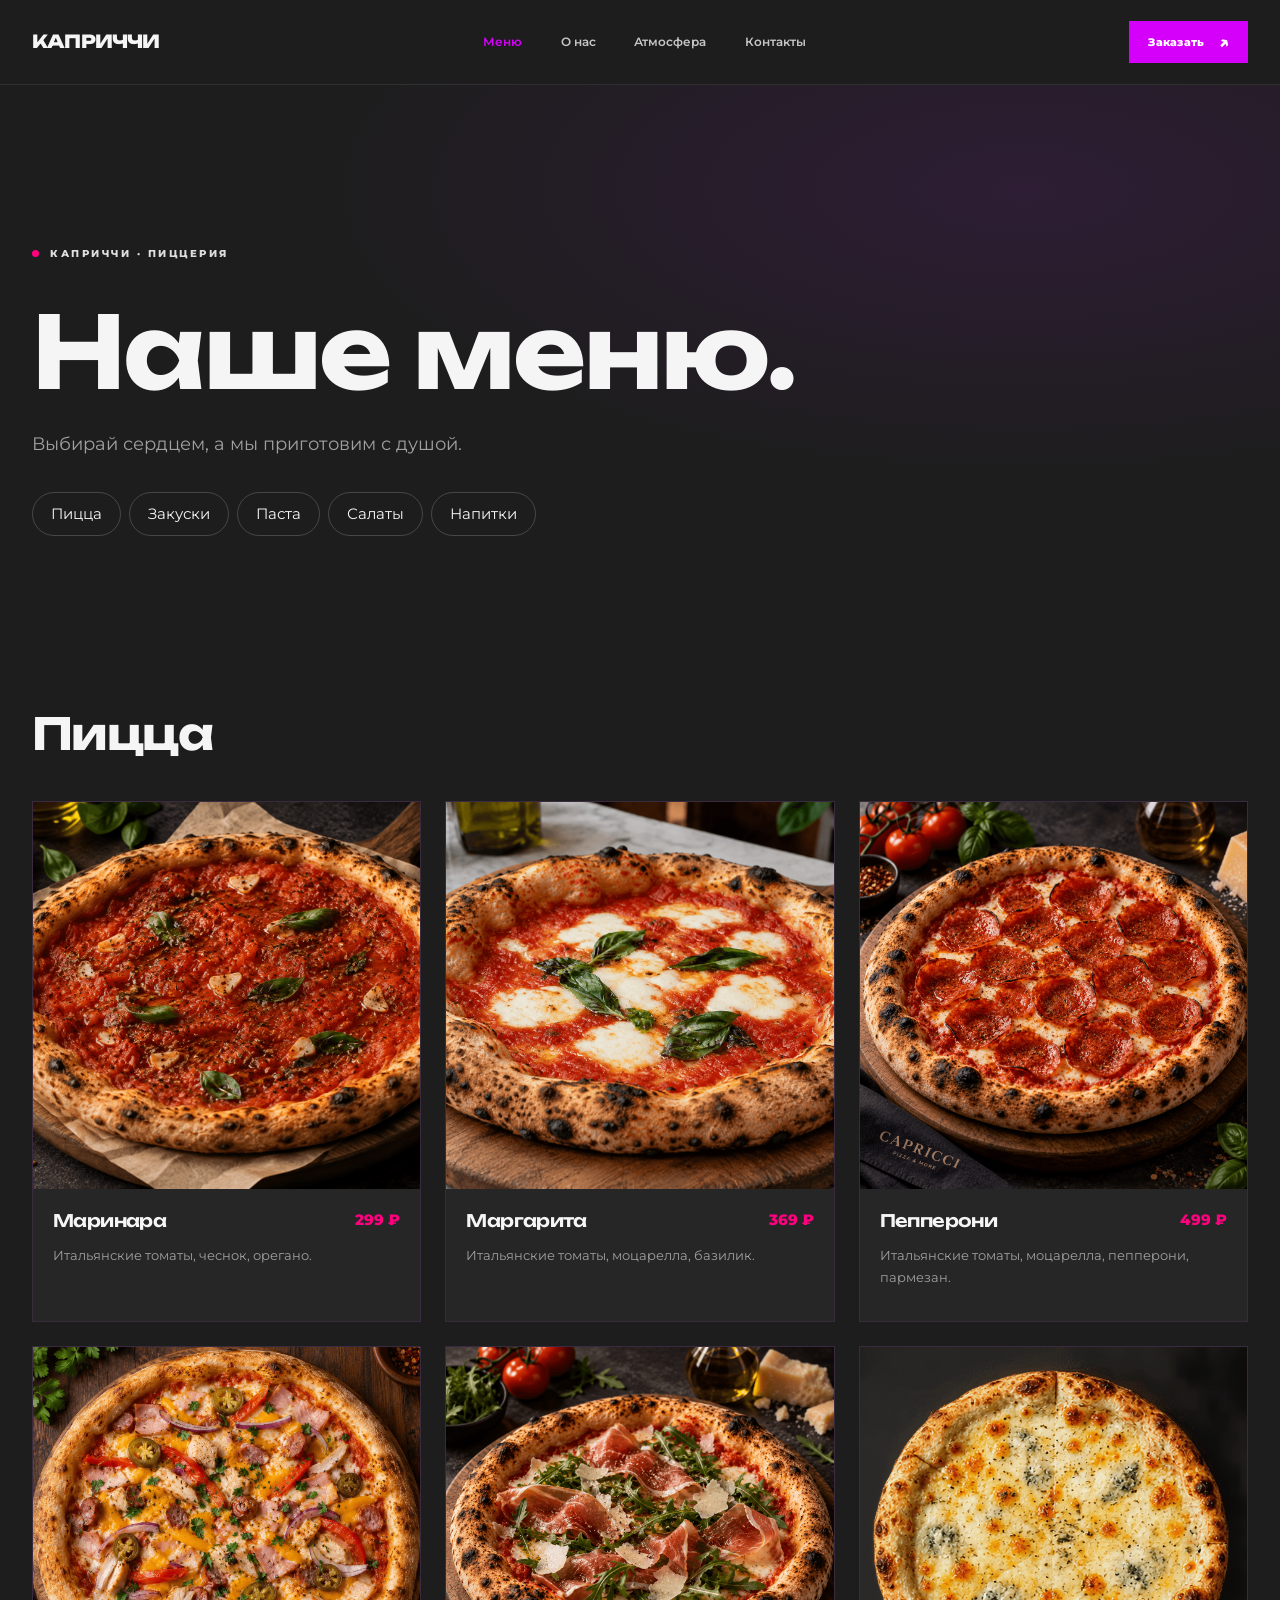
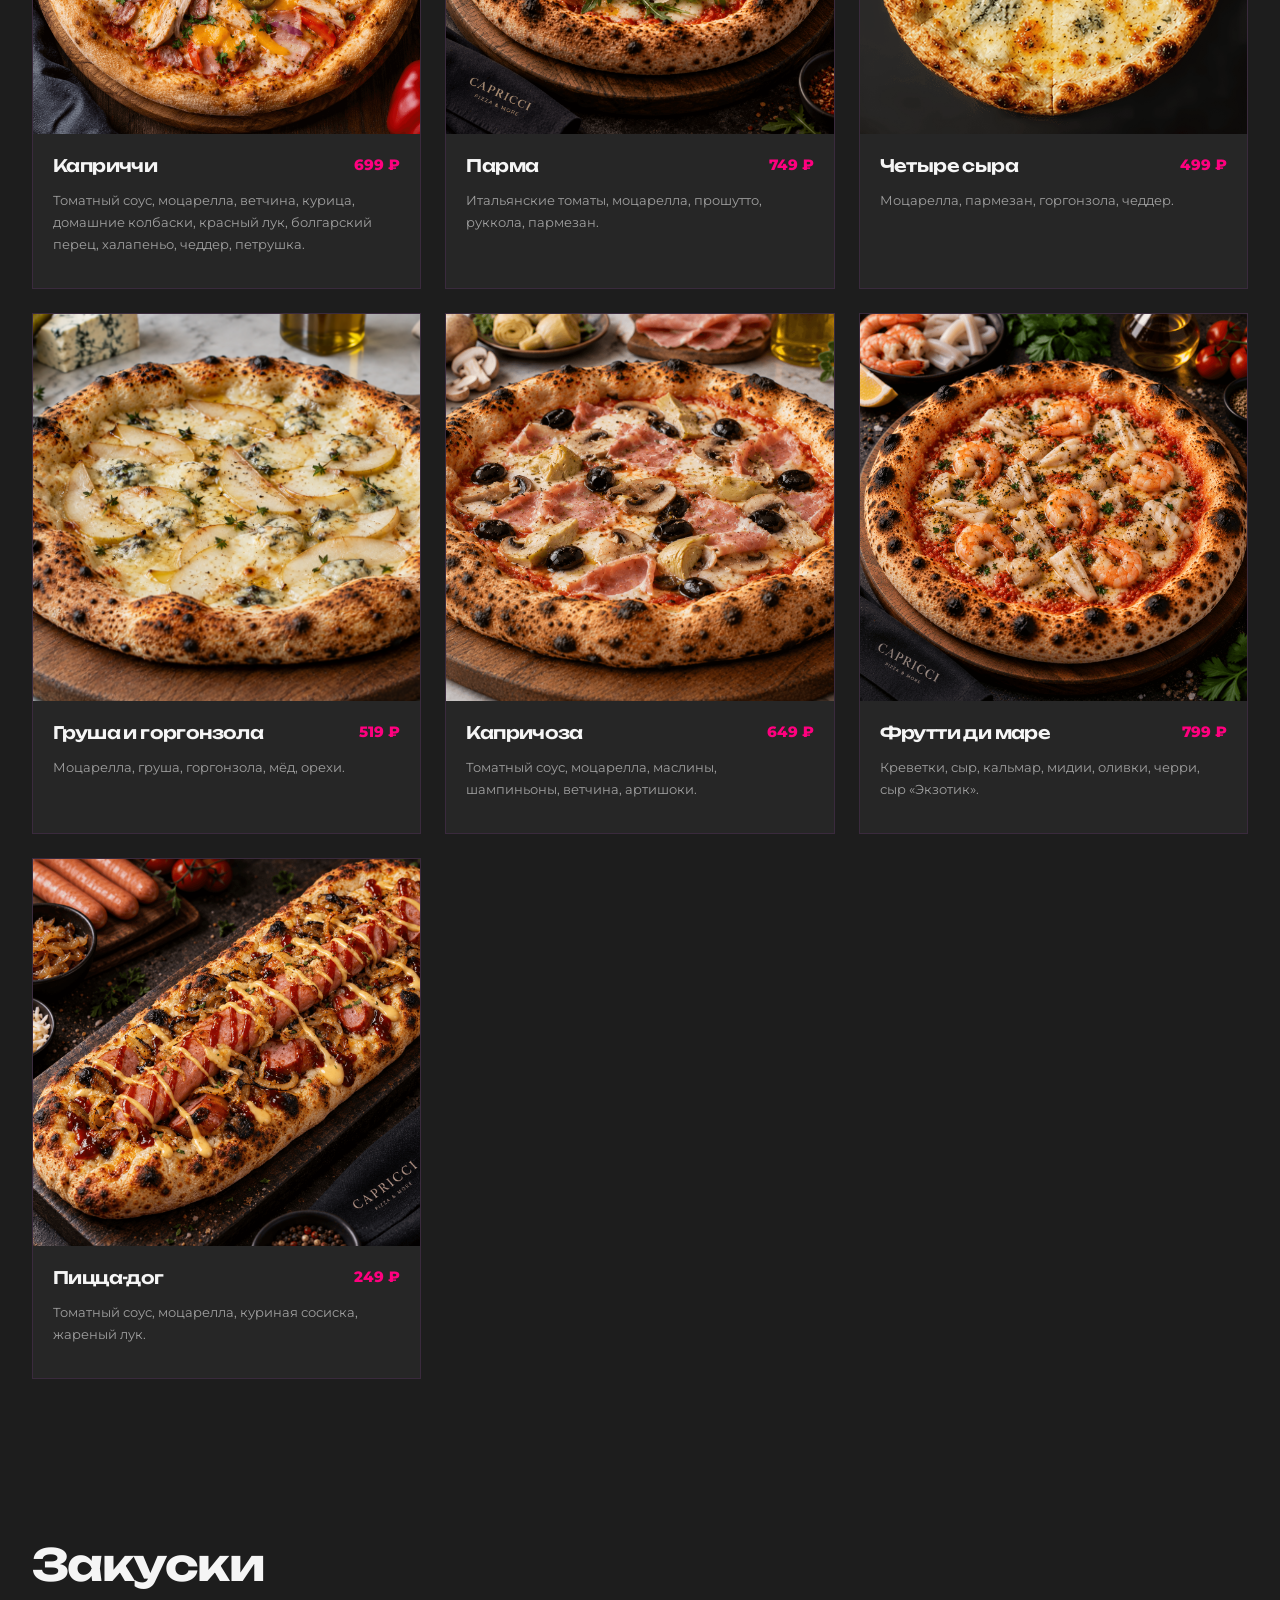
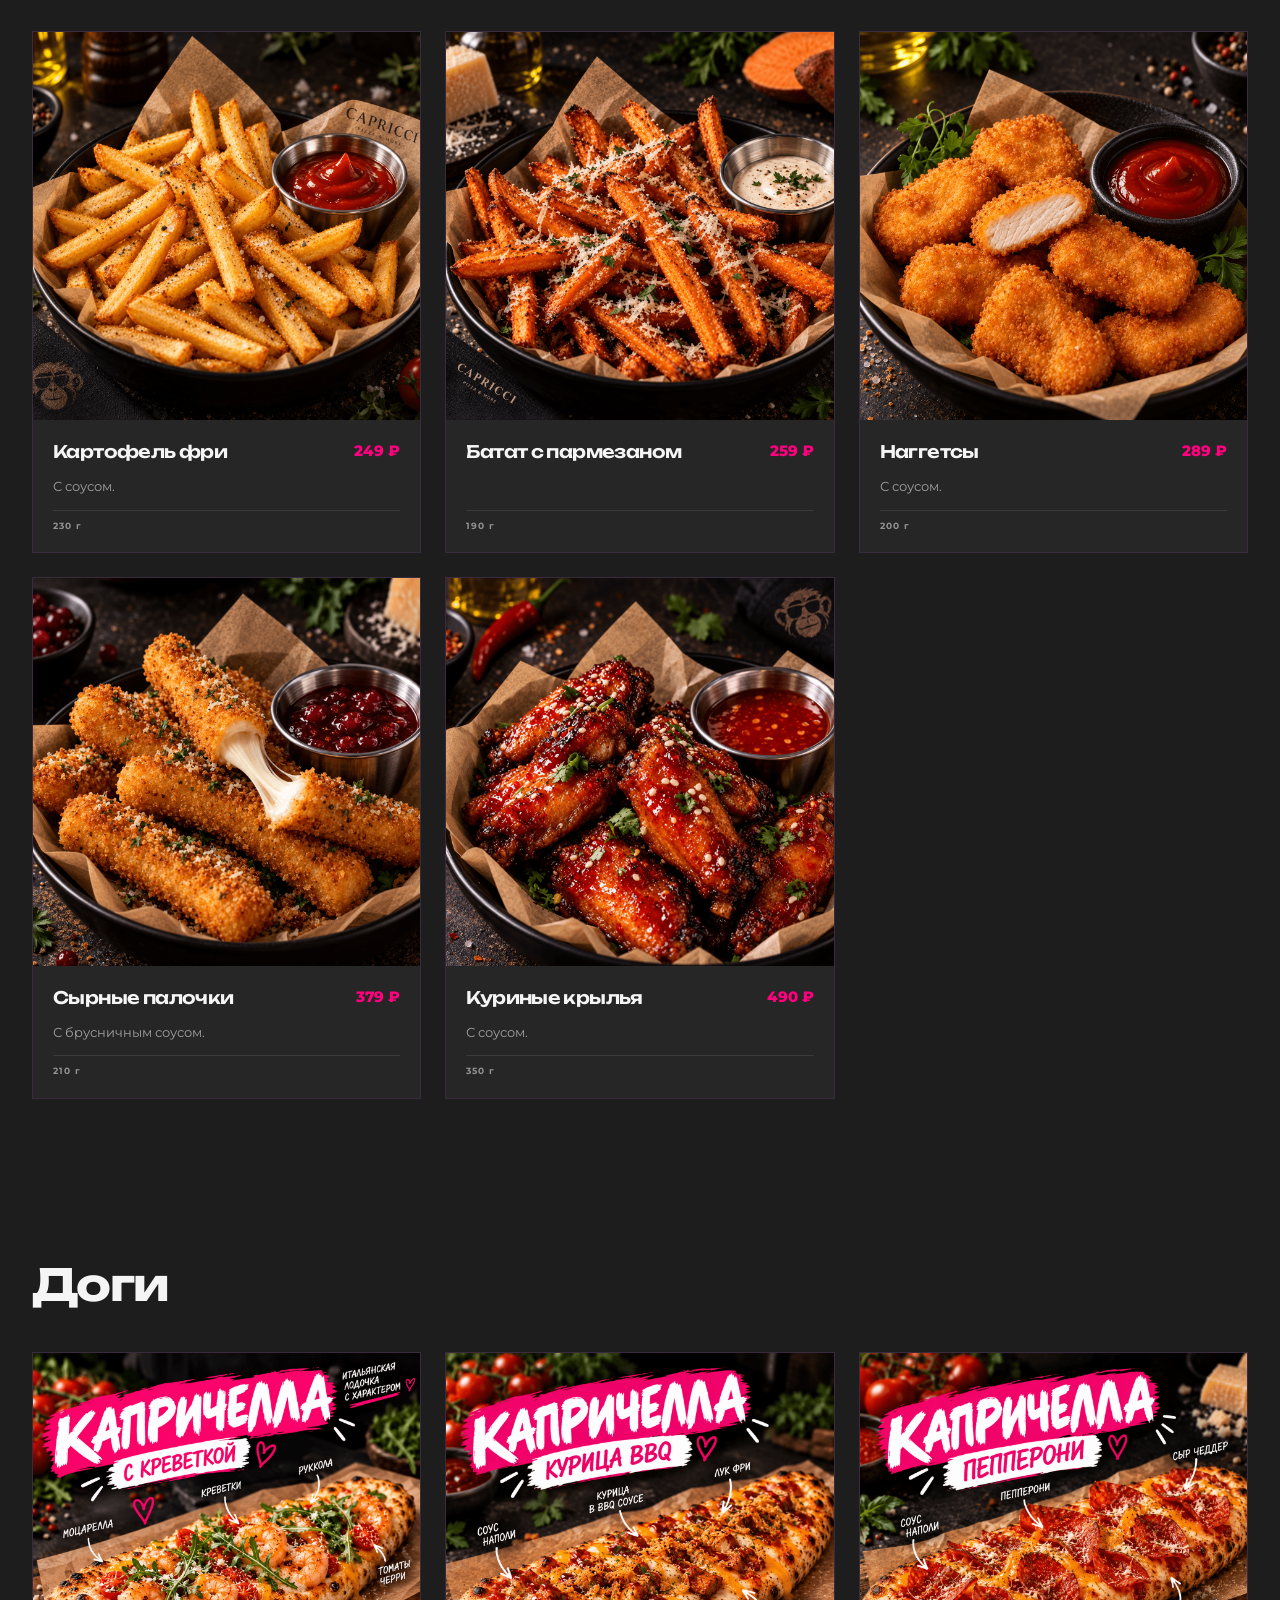
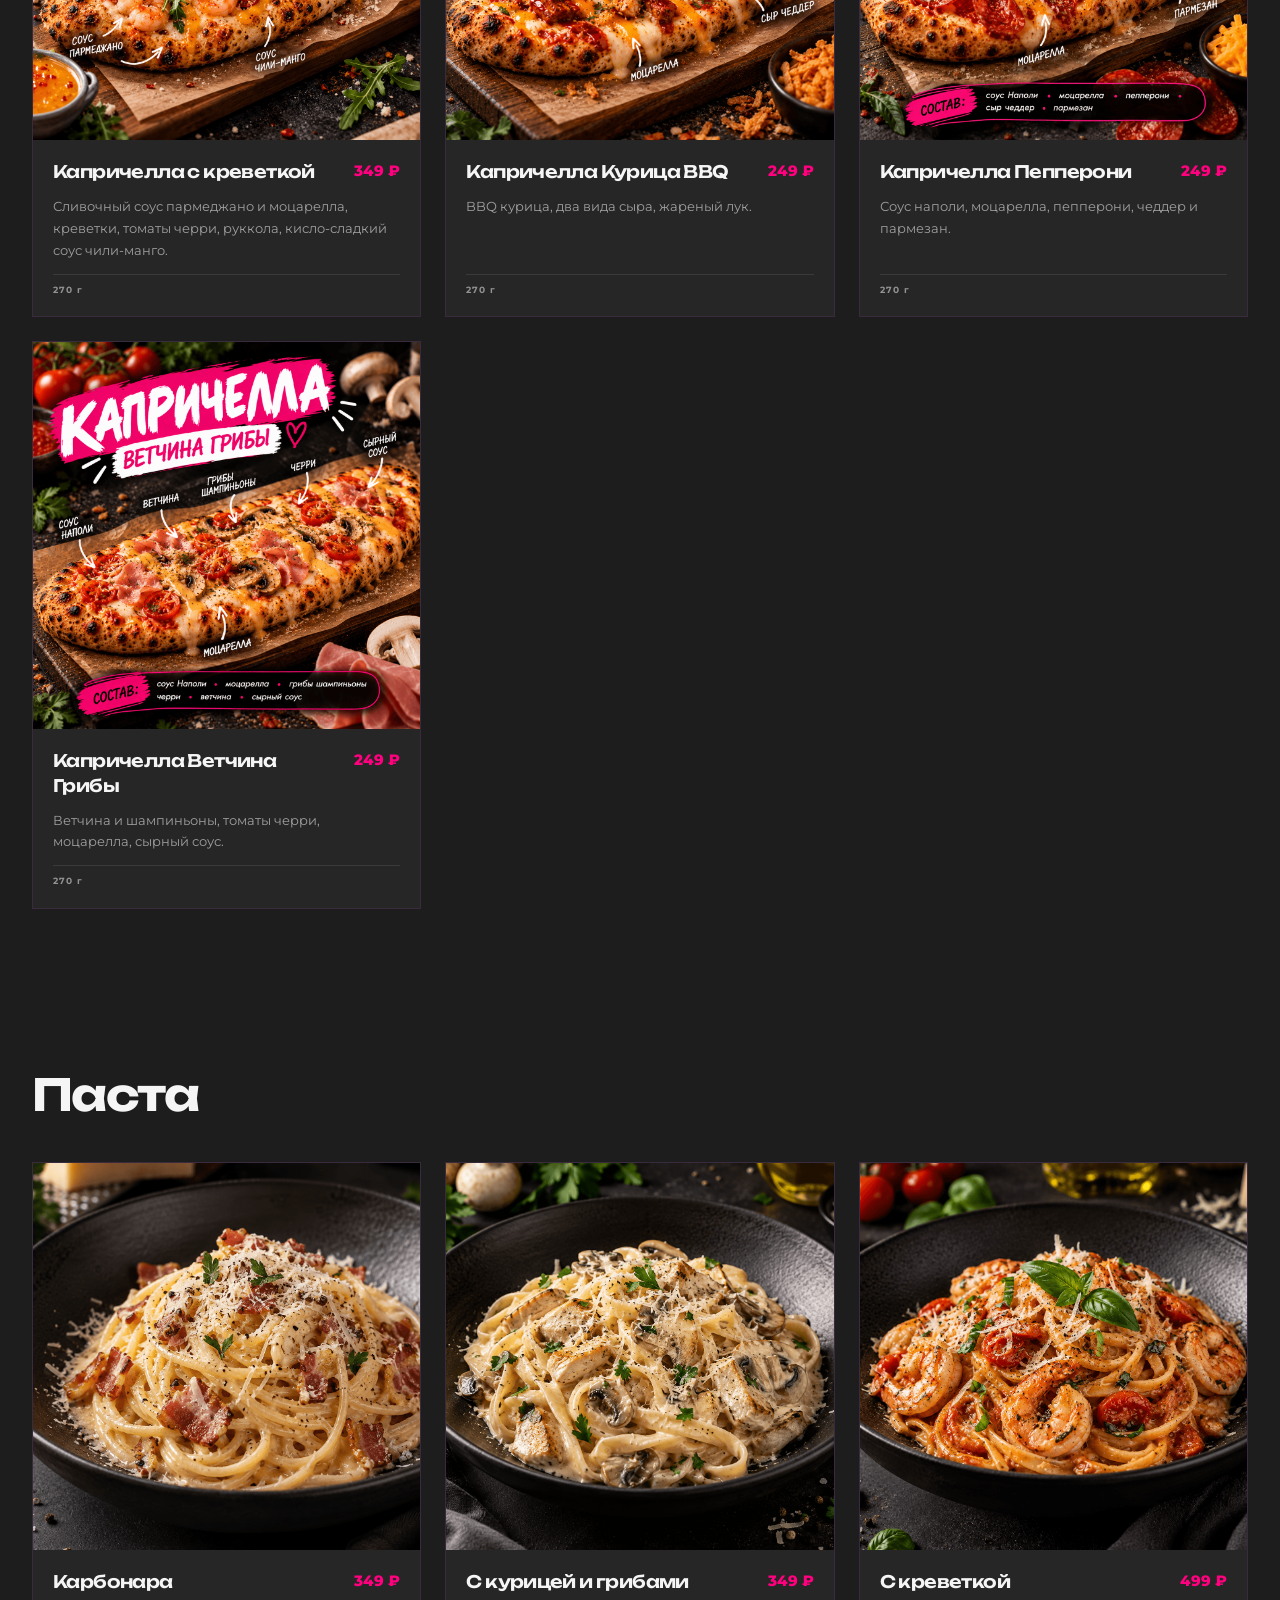
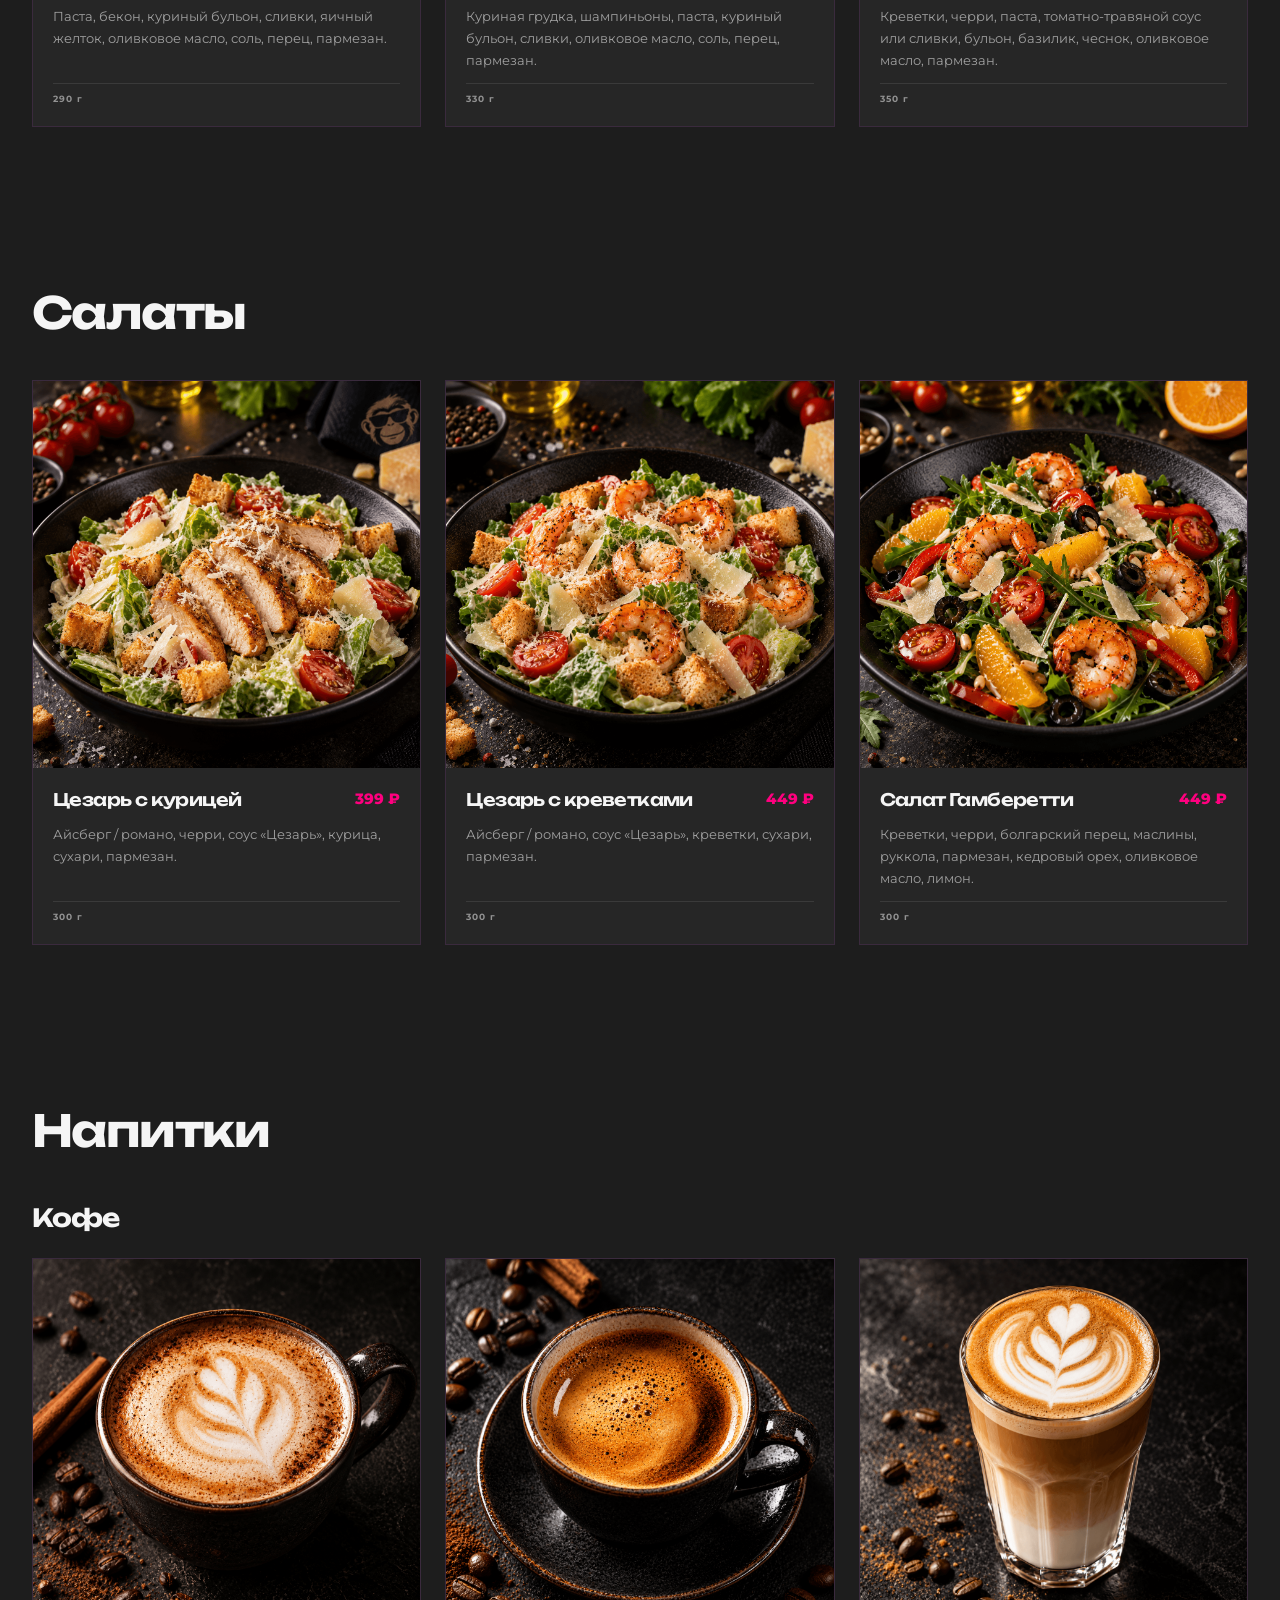
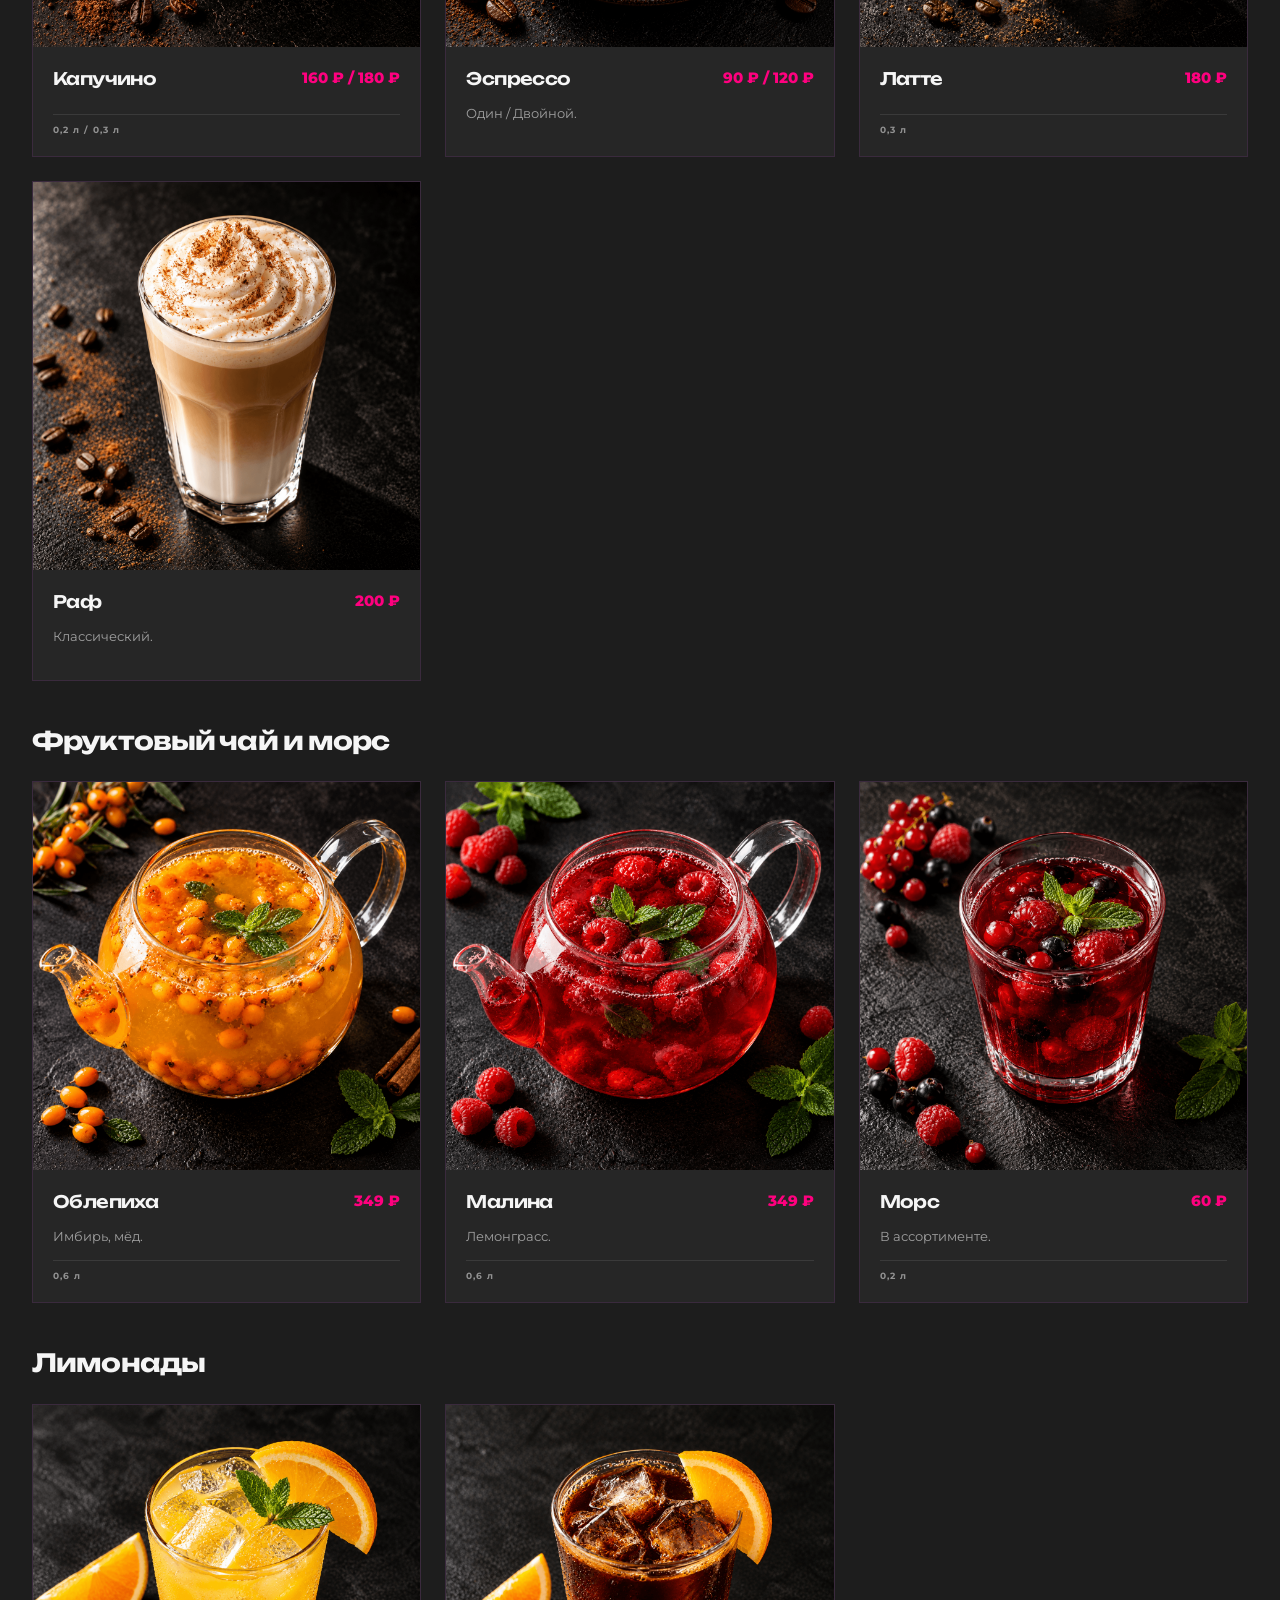
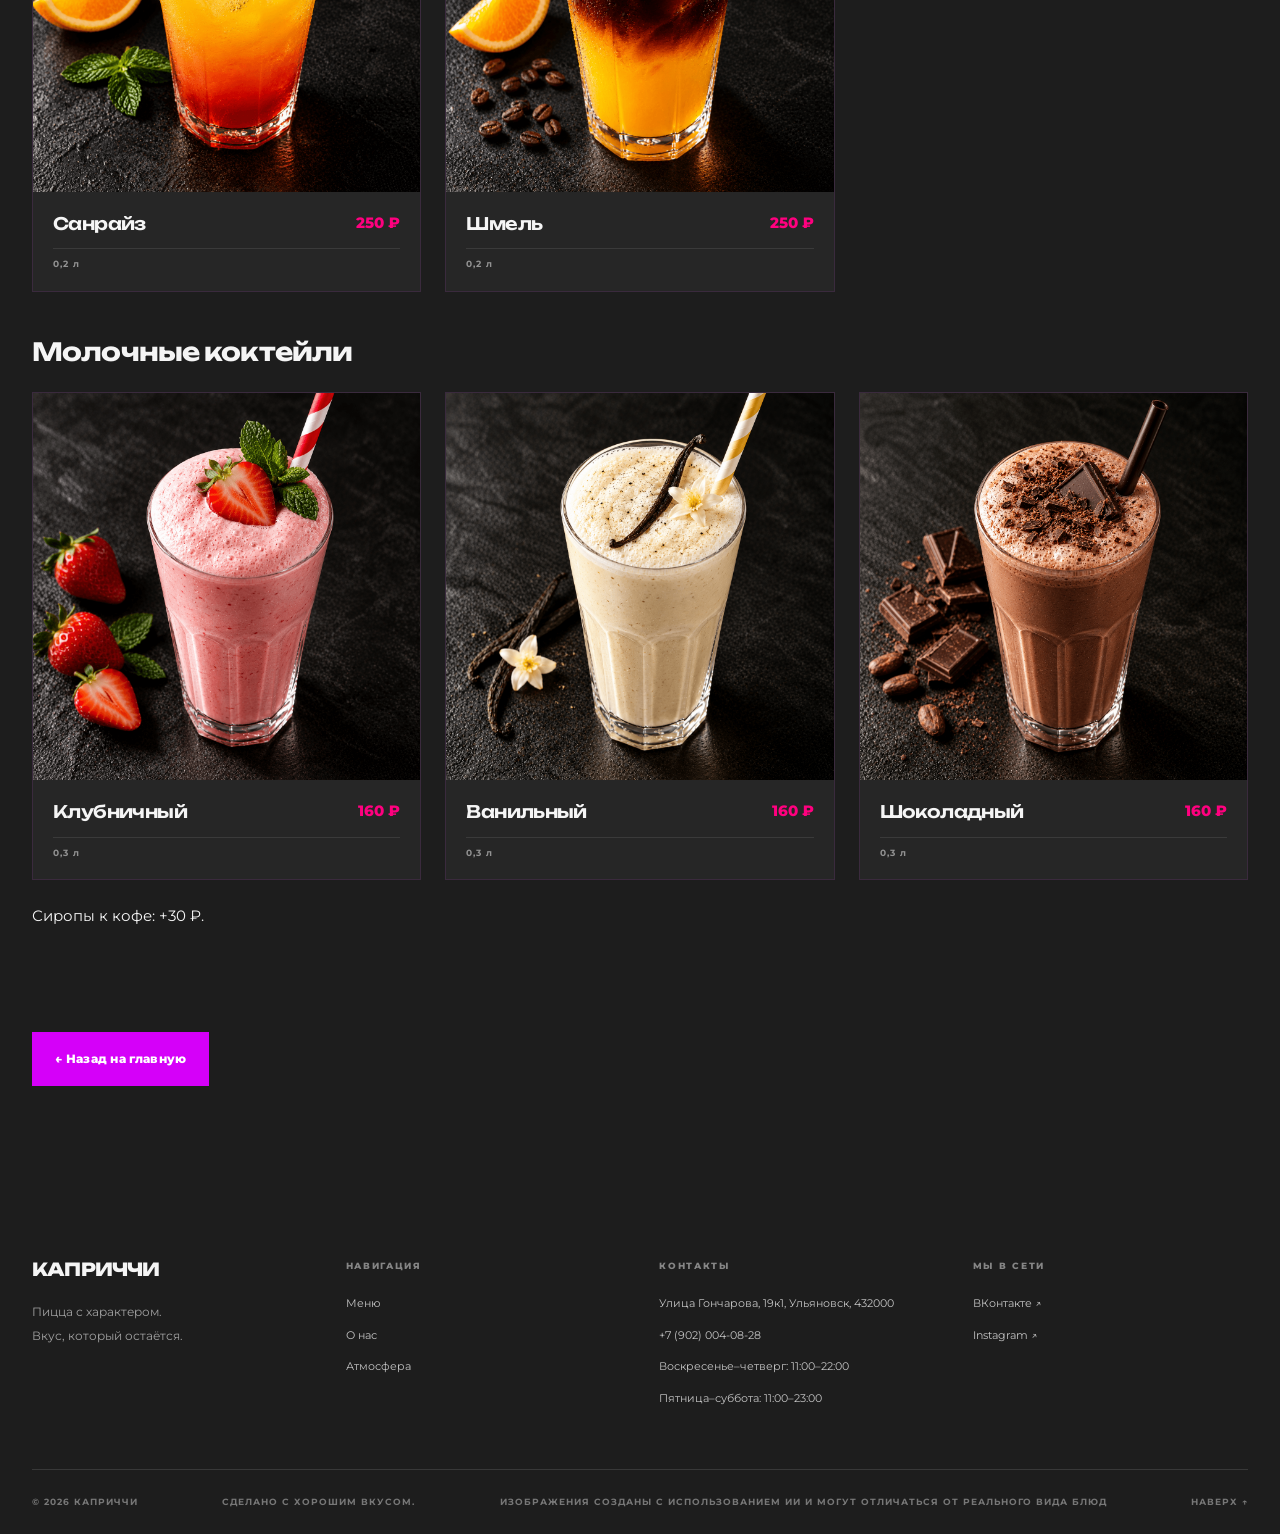
==== menu.html @ cecbbd19 "Add files via upload" ====
<!DOCTYPE html>
<html lang="ru">
<head>
  <meta charset="UTF-8">
  <meta name="viewport" content="width=device-width, initial-scale=1.0">
  <meta name="theme-color" content="#1E1E1E">
  <title>Меню — КАПРИЧЧИ</title>
  <meta name="description" content="Полное меню пиццерии Каприччи: пицца, закуски, паста, салаты и напитки.">

  <link rel="preconnect" href="https://fonts.googleapis.com">
  <link rel="preconnect" href="https://fonts.gstatic.com" crossorigin>
  <link href="https://fonts.googleapis.com/css2?family=Montserrat:wght@400;500;600;700;800;900&family=Unbounded:wght@500;600;700;800&display=swap" rel="stylesheet">
  <link rel="stylesheet" href="style.css">
  <script src="script.js" defer></script>
</head>

<body id="top">

  <header class="header">
    <div class="container header-inner">
      <a class="logo" href="index.html" aria-label="Каприччи — на главную">
        КАПРИЧЧИ
      </a>

      <button class="menu-toggle" type="button"
        aria-label="Открыть меню"
        aria-expanded="false"
        aria-controls="navigation">
        <span></span>
        <span></span>
      </button>

      <nav class="navigation" id="navigation" aria-label="Основная навигация">
        <a class="active" href="menu.html" aria-current="page">Меню</a>
        <a href="index.html#about">О нас</a>
        <a href="index.html#atmosphere">Атмосфера</a>
        <a href="index.html#contacts">Контакты</a>
      </nav>

      <a class="button button-small header-order open-modal-btn"
        href="#applicationModal">
        Заказать <span aria-hidden="true">↗</span>
      </a>
    </div>
  </header>

  <main>

    <!-- Первый экран -->
    <section class="menu-page-hero">
      <div class="container menu-page-hero__inner">
        <div class="eyebrow">
          <span class="status-dot"></span>
          КАПРИЧЧИ · ПИЦЦЕРИЯ
        </div>

        <h1>Наше меню.</h1>
        <p>Выбирай сердцем, а мы приготовим с душой.</p>

        <nav class="menu-fix-nav" aria-label="Категории меню">
          <a href="#pizza">Пицца</a>
          <a href="#snacks">Закуски</a>
          <a href="#pasta">Паста</a>
          <a href="#salads">Салаты</a>
          <a href="#drinks">Напитки</a>
        </nav>
      </div>
    </section>

    <!-- Основное меню -->
    <section class="section menu-fix-section">
      <div class="container">

        <!-- ПИЦЦА -->
        <section class="menu-fix-category" id="pizza">
          <h2 class="menu-fix-heading">Пицца</h2>

          <div class="pizza-grid menu-fix-grid">

            <article class="pizza-card">
              <div class="pizza-photo">
                <img src="images/marinara.png" alt="Пицца Маринара" loading="lazy">
              </div>
              <div class="pizza-info">
                <div class="pizza-title-row"><h3>Маринара</h3><span class="pizza-price">299 ₽</span></div>
                <p>Итальянские томаты, чеснок, орегано.</p>
              </div>
            </article>

            <article class="pizza-card">
              <div class="pizza-photo">
                <img src="images/margarita.png" alt="Пицца Маргарита" loading="lazy">
              </div>
              <div class="pizza-info">
                <div class="pizza-title-row"><h3>Маргарита</h3><span class="pizza-price">369 ₽</span></div>
                <p>Итальянские томаты, моцарелла, базилик.</p>
              </div>
            </article>

            <article class="pizza-card">
              <div class="pizza-photo">
                <img src="images/pepperoni.png" alt="Пицца Пепперони" loading="lazy">
              </div>
              <div class="pizza-info">
                <div class="pizza-title-row"><h3>Пепперони</h3><span class="pizza-price">499 ₽</span></div>
                <p>Итальянские томаты, моцарелла, пепперони, пармезан.</p>
              </div>
            </article>

            <article class="pizza-card">
              <div class="pizza-photo">
                <img src="images\capricci2.png" alt="Пицца Каприччи" loading="lazy">
              </div>
              <div class="pizza-info">
                <div class="pizza-title-row"><h3>Каприччи</h3><span class="pizza-price">699 ₽</span></div>
                <p>Томатный соус, моцарелла, ветчина, курица, домашние колбаски, красный лук, болгарский перец, халапеньо, чеддер, петрушка.</p>
              </div>
            </article>

            <article class="pizza-card">
              <div class="pizza-photo">
                <img src="images\parma.png" alt="Пицца Парма" loading="lazy">
              </div>
              <div class="pizza-info">
                <div class="pizza-title-row"><h3>Парма</h3><span class="pizza-price">749 ₽</span></div>
                <p>Итальянские томаты, моцарелла, прошутто, руккола, пармезан.</p>
              </div>
            </article>

            <article class="pizza-card">
              <div class="pizza-photo">
                <img src="images/fourcheese2.png" alt="Пицца Четыре сыра" loading="lazy">
              </div>
              <div class="pizza-info">
                <div class="pizza-title-row"><h3>Четыре сыра</h3><span class="pizza-price">499 ₽</span></div>
                <p>Моцарелла, пармезан, горгонзола, чеддер.</p>
              </div>
            </article>

            <article class="pizza-card">
              <div class="pizza-photo">
                <img src="images/grusha.png" alt="Пицца Груша и горгонзола" loading="lazy">
              </div>
              <div class="pizza-info">
                <div class="pizza-title-row"><h3>Груша и горгонзола</h3><span class="pizza-price">519 ₽</span></div>
                <p>Моцарелла, груша, горгонзола, мёд, орехи.</p>
              </div>
            </article>

            <article class="pizza-card">
              <div class="pizza-photo">
                <img src="images/caprichoza.png" alt="Пицца Капричоза" loading="lazy">
              </div>
              <div class="pizza-info">
                <div class="pizza-title-row"><h3>Капричоза</h3><span class="pizza-price">649 ₽</span></div>
                <p>Томатный соус, моцарелла, маслины, шампиньоны, ветчина, артишоки.</p>
              </div>
            </article>

            <article class="pizza-card">
              <div class="pizza-photo">
                <img src="images/frutti.png" alt="Пицца Фрутти ди маре" loading="lazy">
              </div>
              <div class="pizza-info">
                <div class="pizza-title-row"><h3>Фрутти ди маре</h3><span class="pizza-price">799 ₽</span></div>
                <p>Креветки, сыр, кальмар, мидии, оливки, черри, сыр «Экзотик».</p>
              </div>
            </article>

            <article class="pizza-card">
              <div class="pizza-photo">
                <img src="images/hotdog.png" alt="Пицца-дог" loading="lazy">
              </div>
              <div class="pizza-info">
                <div class="pizza-title-row"><h3>Пицца-дог</h3><span class="pizza-price">249 ₽</span></div>
                <p>Томатный соус, моцарелла, куриная сосиска, жареный лук.</p>
              </div>
            </article>

          </div>
        </section>

        <!-- ЗАКУСКИ -->
        <section class="menu-fix-category" id="snacks">
          <h2 class="menu-fix-heading">Закуски</h2>

          <div class="pizza-grid menu-fix-grid">

            <article class="pizza-card">
              <div class="pizza-photo"><img src="images/free.png" alt="Картофель фри" loading="lazy"></div>
              <div class="pizza-info">
                <div class="pizza-title-row"><h3>Картофель фри</h3><span class="pizza-price">249 ₽</span></div>
                <p>С соусом.</p><div class="pizza-meta"><span>230 г</span></div>
              </div>
            </article>

            <article class="pizza-card">
              <div class="pizza-photo"><img src="images/batat.png" alt="Батат с пармезаном" loading="lazy"></div>
              <div class="pizza-info">
                <div class="pizza-title-row"><h3>Батат с пармезаном</h3><span class="pizza-price">259 ₽</span></div>
                <div class="pizza-meta"><span>190 г</span></div>
              </div>
            </article>

            <article class="pizza-card">
              <div class="pizza-photo"><img src="images/nuggets.png" alt="Наггетсы" loading="lazy"></div>
              <div class="pizza-info">
                <div class="pizza-title-row"><h3>Наггетсы</h3><span class="pizza-price">289 ₽</span></div>
                <p>С соусом.</p><div class="pizza-meta"><span>200 г</span></div>
              </div>
            </article>

            <article class="pizza-card">
              <div class="pizza-photo"><img src="images/cheesestick.png" alt="Сырные палочки" loading="lazy"></div>
              <div class="pizza-info">
                <div class="pizza-title-row"><h3>Сырные палочки</h3><span class="pizza-price">379 ₽</span></div>
                <p>С брусничным соусом.</p><div class="pizza-meta"><span>210 г</span></div>
              </div>
            </article>

            <article class="pizza-card">
              <div class="pizza-photo"><img src="images/crilya.png" alt="Куриные крылья" loading="lazy"></div>
              <div class="pizza-info">
                <div class="pizza-title-row"><h3>Куриные крылья</h3><span class="pizza-price">490 ₽</span></div>
                <p>С соусом.</p><div class="pizza-meta"><span>350 г</span></div>
              </div>
            </article>

          </div>
        </section>

        <!-- ДОГИ -->
        <section class="menu-fix-category" id="snacks">
          <h2 class="menu-fix-heading">Доги</h2>

          <div class="pizza-grid menu-fix-grid">

            <article class="pizza-card">
              <div class="pizza-photo"><img src="images/capricrevet.png" loading="lazy"></div>
              <div class="pizza-info">
                <div class="pizza-title-row"><h3>Капричелла с креветкой</h3><span class="pizza-price">349 ₽</span></div>
                <p>Сливочный соус пармеджано и моцарелла, креветки, томаты черри, руккола, кисло-сладкий соус чили-манго.</p><div class="pizza-meta"><span>270 г</span></div>
              </div>
            </article>

            <article class="pizza-card">
              <div class="pizza-photo"><img src="images/caprichicken.png" loading="lazy"></div>
              <div class="pizza-info">
                <div class="pizza-title-row"><h3>Капричелла Курица BBQ</h3><span class="pizza-price">249 ₽</span></div>
                <p>BBQ курица, два вида сыра, жареный лук.</p><div class="pizza-meta"><span>270 г</span></div>
              </div>
            </article>

            <article class="pizza-card">
              <div class="pizza-photo"><img src="images/capripepperoni.png" loading="lazy"></div>
              <div class="pizza-info">
                <div class="pizza-title-row"><h3>Капричелла Пепперони</h3><span class="pizza-price">249 ₽</span></div>
                <p>Соус наполи, моцарелла, пепперони, чеддер и пармезан.</p><div class="pizza-meta"><span>270 г</span></div>
              </div>
            </article>

            <article class="pizza-card">
              <div class="pizza-photo"><img src="images/caprivetchina.png" loading="lazy"></div>
              <div class="pizza-info">
                <div class="pizza-title-row"><h3>Капричелла Ветчина Грибы</h3><span class="pizza-price">249 ₽</span></div>
                <p>Ветчина и шампиньоны, томаты черри, моцарелла, сырный соус.</p><div class="pizza-meta"><span>270 г</span></div>
              </div>
            </article>

          </div>
        </section>

        <!-- ПАСТА -->
        <section class="menu-fix-category" id="pasta">
          <h2 class="menu-fix-heading">Паста</h2>

          <div class="pizza-grid menu-fix-grid">

            <article class="pizza-card">
              <div class="pizza-photo"><img src="images\pastcarb.png" alt="Карбонара" loading="lazy"></div>
              <div class="pizza-info">
                <div class="pizza-title-row"><h3>Карбонара</h3><span class="pizza-price">349 ₽</span></div>
                <p>Паста, бекон, куриный бульон, сливки, яичный желток, оливковое масло, соль, перец, пармезан.</p>
                <div class="pizza-meta"><span>290 г</span></div>
              </div>
            </article>

            <article class="pizza-card">
              <div class="pizza-photo"><img src="images\pastchicken.png" alt="Паста с курицей и грибами" loading="lazy"></div>
              <div class="pizza-info">
                <div class="pizza-title-row"><h3>С курицей и грибами</h3><span class="pizza-price">349 ₽</span></div>
                <p>Куриная грудка, шампиньоны, паста, куриный бульон, сливки, оливковое масло, соль, перец, пармезан.</p>
                <div class="pizza-meta"><span>330 г</span></div>
              </div>
            </article>

            <article class="pizza-card">
              <div class="pizza-photo"><img src="images/pastcrevet.png" alt="Паста с креветкой" loading="lazy"></div>
              <div class="pizza-info">
                <div class="pizza-title-row"><h3>С креветкой</h3><span class="pizza-price">499 ₽</span></div>
                <p>Креветки, черри, паста, томатно-травяной соус или сливки, бульон, базилик, чеснок, оливковое масло, пармезан.</p>
                <div class="pizza-meta"><span>350 г</span></div>
              </div>
            </article>

          </div>
        </section>

        <!-- САЛАТЫ -->
        <section class="menu-fix-category" id="salads">
          <h2 class="menu-fix-heading">Салаты</h2>

          <div class="pizza-grid menu-fix-grid">

            <article class="pizza-card">
              <div class="pizza-photo"><img src="images/cezarchicken.png" alt="Цезарь с курицей" loading="lazy"></div>
              <div class="pizza-info">
                <div class="pizza-title-row"><h3>Цезарь с курицей</h3><span class="pizza-price">399 ₽</span></div>
                <p>Айсберг / романо, черри, соус «Цезарь», курица, сухари, пармезан.</p>
                <div class="pizza-meta"><span>300 г</span></div>
              </div>
            </article>

            <article class="pizza-card">
              <div class="pizza-photo"><img src="images/cezarcrevet.png" alt="Цезарь с креветками" loading="lazy"></div>
              <div class="pizza-info">
                <div class="pizza-title-row"><h3>Цезарь с креветками</h3><span class="pizza-price">449 ₽</span></div>
                <p>Айсберг / романо, соус «Цезарь», креветки, сухари, пармезан.</p>
                <div class="pizza-meta"><span>300 г</span></div>
              </div>
            </article>

            <article class="pizza-card">
              <div class="pizza-photo"><img src="images/gamberetti.png" alt="Салат Гамберетти" loading="lazy"></div>
              <div class="pizza-info">
                <div class="pizza-title-row"><h3>Салат Гамберетти</h3><span class="pizza-price">449 ₽</span></div>
                <p>Креветки, черри, болгарский перец, маслины, руккола, пармезан, кедровый орех, оливковое масло, лимон.</p>
                <div class="pizza-meta"><span>300 г</span></div>
              </div>
            </article>

          </div>
        </section>

        <!-- НАПИТКИ -->
        <section class="menu-fix-category" id="drinks">
          <h2 class="menu-fix-heading">Напитки</h2>

          <h3 class="menu-fix-subheading">Кофе</h3>
          <div class="pizza-grid menu-fix-grid">

            <article class="pizza-card">
              <div class="pizza-photo"><img src="images/capuchino.png" alt="Капучино" loading="lazy"></div>
              <div class="pizza-info">
                <div class="pizza-title-row"><h3>Капучино</h3><span class="pizza-price">160 ₽ / 180 ₽</span></div>
                <div class="pizza-meta"><span>0,2 л / 0,3 л</span></div>
              </div>
            </article>

            <article class="pizza-card">
              <div class="pizza-photo"><img src="images/espresso.png" alt="Эспрессо" loading="lazy"></div>
              <div class="pizza-info">
                <div class="pizza-title-row"><h3>Эспрессо</h3><span class="pizza-price">90 ₽ / 120 ₽</span></div>
                <p>Один / Двойной.</p>
              </div>
            </article>

            <article class="pizza-card">
              <div class="pizza-photo"><img src="images/latte.png" alt="Латте" loading="lazy"></div>
              <div class="pizza-info">
                <div class="pizza-title-row"><h3>Латте</h3><span class="pizza-price">180 ₽</span></div>
                <div class="pizza-meta"><span>0,3 л</span></div>
              </div>
            </article>

            <article class="pizza-card">
              <div class="pizza-photo"><img src="images/raf.png" alt="Раф" loading="lazy"></div>
              <div class="pizza-info">
                <div class="pizza-title-row"><h3>Раф</h3><span class="pizza-price">200 ₽</span></div>
                <p>Классический.</p>
              </div>
            </article>

          </div>

          <h3 class="menu-fix-subheading">Фруктовый чай и морс</h3>
          <div class="pizza-grid menu-fix-grid">

            <article class="pizza-card">
              <div class="pizza-photo"><img src="images/oblepiha.png" alt="Чай Облепиха" loading="lazy"></div>
              <div class="pizza-info">
                <div class="pizza-title-row"><h3>Облепиха</h3><span class="pizza-price">349 ₽</span></div>
                <p>Имбирь, мёд.</p><div class="pizza-meta"><span>0,6 л</span></div>
              </div>
            </article>

            <article class="pizza-card">
              <div class="pizza-photo"><img src="images/malina.png" alt="Чай Малина" loading="lazy"></div>
              <div class="pizza-info">
                <div class="pizza-title-row"><h3>Малина</h3><span class="pizza-price">349 ₽</span></div>
                <p>Лемонграсс.</p><div class="pizza-meta"><span>0,6 л</span></div>
              </div>
            </article>

            <article class="pizza-card">
              <div class="pizza-photo"><img src="images/mors.png" alt="Морс" loading="lazy"></div>
              <div class="pizza-info">
                <div class="pizza-title-row"><h3>Морс</h3><span class="pizza-price">60 ₽</span></div>
                <p>В ассортименте.</p><div class="pizza-meta"><span>0,2 л</span></div>
              </div>
            </article>

          </div>

          <h3 class="menu-fix-subheading">Лимонады</h3>
          <div class="pizza-grid menu-fix-grid">

            <article class="pizza-card">
              <div class="pizza-photo"><img src="images/sunrise.png" alt="Лимонад Санрайз" loading="lazy"></div>
              <div class="pizza-info">
                <div class="pizza-title-row"><h3>Санрайз</h3><span class="pizza-price">250 ₽</span></div>
                <div class="pizza-meta"><span>0,2 л</span></div>
              </div>
            </article>

            <article class="pizza-card">
              <div class="pizza-photo"><img src="images/shmel.png" alt="Лимонад Шмель" loading="lazy"></div>
              <div class="pizza-info">
                <div class="pizza-title-row"><h3>Шмель</h3><span class="pizza-price">250 ₽</span></div>
                <div class="pizza-meta"><span>0,2 л</span></div>
              </div>
            </article>

          </div>

          <h3 class="menu-fix-subheading">Молочные коктейли</h3>
          <div class="pizza-grid menu-fix-grid">

            <article class="pizza-card">
              <div class="pizza-photo"><img src="images/clubnic.png" alt="Клубничный молочный коктейль" loading="lazy"></div>
              <div class="pizza-info">
                <div class="pizza-title-row"><h3>Клубничный</h3><span class="pizza-price">160 ₽</span></div>
                <div class="pizza-meta"><span>0,3 л</span></div>
              </div>
            </article>

            <article class="pizza-card">
              <div class="pizza-photo"><img src="images/vanil.png" alt="Ванильный молочный коктейль" loading="lazy"></div>
              <div class="pizza-info">
                <div class="pizza-title-row"><h3>Ванильный</h3><span class="pizza-price">160 ₽</span></div>
                <div class="pizza-meta"><span>0,3 л</span></div>
              </div>
            </article>

            <article class="pizza-card">
              <div class="pizza-photo"><img src="images/shocolad.png" alt="Шоколадный молочный коктейль" loading="lazy"></div>
              <div class="pizza-info">
                <div class="pizza-title-row"><h3>Шоколадный</h3><span class="pizza-price">160 ₽</span></div>
                <div class="pizza-meta"><span>0,3 л</span></div>
              </div>
            </article>

          </div>

          <p class="menu-fix-note">Сиропы к кофе: +30 ₽.</p>
        </section>

        <div class="menu-fix-back">
          <a class="button" href="index.html">← Назад на главную</a>
        </div>

      </div>
    </section>

  </main>

  <footer class="footer" id="contacts">
    <div class="container">
      <div class="footer-main">

        <div class="footer-brand">
          <a class="logo" href="index.html">КАПРИЧЧИ</a>
          <p>Пицца с характером.<br>Вкус, который остаётся.</p>
        </div>

        <div class="footer-column">
          <h3>НАВИГАЦИЯ</h3>
          <a href="menu.html" aria-current="page">Меню</a>
          <a href="index.html#about">О нас</a>
          <a href="index.html#atmosphere">Атмосфера</a>
        </div>

        <div class="footer-column">
          <h3>КОНТАКТЫ</h3>
          <p>Улица Гончарова, 19к1, Ульяновск, 432000</p>
          <a href="tel:+79020040828">+7 (902) 004-08-28</a>
          <p>Воскресенье–четверг: 11:00–22:00</p>
          <p>Пятница–суббота: 11:00–23:00</p>
        </div>

        <div class="footer-column">
          <h3>МЫ В СЕТИ</h3>
          <a href="https://vk.ru/kapriccii" target="_blank" rel="noopener noreferrer">ВКонтакте ↗</a>
          <a href="#" target="_blank" rel="noopener noreferrer">Instagram ↗</a>
        </div>

      </div>

      <div class="footer-bottom">
        <span>© <span id="current-year">2026</span> КАПРИЧЧИ</span>
        <span>СДЕЛАНО С ХОРОШИМ ВКУСОМ.</span>
        <span>ИЗОБРАЖЕНИЯ СОЗДАНЫ С ИСПОЛЬЗОВАНИЕМ ИИ И МОГУТ ОТЛИЧАТЬСЯ ОТ РЕАЛЬНОГО ВИДА БЛЮД</span>
        <a href="#top">НАВЕРХ ↑</a>
      </div>
    </div>
  </footer>

  <!-- Модальное окно заявки -->
  <div class="application-modal" id="applicationModal" aria-hidden="true">
    <div class="application-modal__overlay" data-modal-close></div>

    <div class="application-modal__dialog" role="dialog" aria-modal="true" aria-labelledby="applicationModalTitle">
      <button class="application-modal__close" type="button" aria-label="Закрыть окно" data-modal-close>&times;</button>

      <h2 class="application-modal__title" id="applicationModalTitle">Оставить заявку</h2>
      <p class="application-modal__description">Оставь свои контакты, и мы свяжемся с тобой.</p>

      <form class="application-modal__form" id="applicationForm">
        <label for="applicationName">Ваше имя</label>
        <input type="text" id="applicationName" name="name" placeholder="Как к вам обращаться?" autocomplete="name" required>

        <label for="applicationPhone">Телефон</label>
        <input type="tel" id="applicationPhone" name="phone" placeholder="+7 (___) ___-__-__" autocomplete="tel" inputmode="tel" required>

        <button class="application-modal__submit" type="submit">Отправить</button>
        <p class="application-modal__message" id="applicationFormMessage" role="status" aria-live="polite"></p>
      </form>
    </div>
  </div>

</body>
</html>
---- style.css ----
/* =========================
   КАПРИЧЧИ — DESIGN SYSTEM
   ========================= */

:root {
  --bg: #1d1d1d;
  --bg-soft: #161616;
  --card: #262626;
  --white: #f5f5f5;
  --muted: #A0A0A0;
  --line: #3A2A3D;
  --purple: #D500F9;
  --pink: #FF007F;

  --font-main: "Montserrat", sans-serif;
  --font-display: "Unbounded", sans-serif;

  --container: 1240px;
  --side-padding: 32px;
  --transition: 220ms ease;
}

* {
  box-sizing: border-box;
  margin: 0;
  padding: 0;
}

html {
  scroll-behavior: smooth;
  scroll-padding-top: 90px;
}

body {
  background: var(--bg);
  color: var(--white);
  font-family: var(--font-main);
  font-size: 15px;
  line-height: 1.7;
  -webkit-font-smoothing: antialiased;
}

body.menu-open {
  overflow: hidden;
}

a {
  color: inherit;
  text-decoration: none;
}

button,
input {
  font: inherit;
}

button,
a {
  -webkit-tap-highlight-color: transparent;
}

button:focus-visible,
a:focus-visible {
  outline: 2px solid var(--pink);
  outline-offset: 5px;
}

img {
  display: block;
  width: 100%;
  height: 100%;
  object-fit: cover;
}

.container {
  width: min(
    calc(100% - var(--side-padding) * 2),
    var(--container)
  );
  margin-inline: auto;
}

.section {
  padding-block: 120px;
}

.section-kicker {
  color: var(--muted);
  font-size: 10px;
  font-weight: 700;
  letter-spacing: 2.2px;
  line-height: 1.5;
  margin-bottom: 24px;
}

h1,
h2,
h3,
p {
  overflow-wrap: break-word;
}

h1,
h2 {
  font-family: var(--font-display);
  font-weight: 700;
  letter-spacing: -2px;
  line-height: 1.15;
}

h2 {
  font-size: clamp(32px, 4.2vw, 54px);
}

h2 > span,
.hero h1 > span {
  color: #b6b6b6;
}

::selection {
  background: var(--purple);
  color: #fff;
}


/* =========================
   BUTTONS
   ========================= */

.button {
  min-height: 54px;
  display: inline-flex;
  align-items: center;
  justify-content: center;
  gap: 25px;
  padding: 0 25px;

  background: var(--purple);
  border: 1px solid var(--purple);
  color: #fff;

  font-size: 12px;
  font-weight: 800;
  letter-spacing: 0.3px;

  transition:
    background var(--transition),
    border-color var(--transition),
    box-shadow var(--transition),
    transform var(--transition);
}

.button:hover {
  background: #b000cf;
  border-color: var(--pink);
  box-shadow: 0 0 22px rgba(213, 0, 249, 0.24);
  transform: translateY(-2px);
}

.button span {
  font-size: 17px;
  transition: transform var(--transition);
}

.button:hover span {
  transform: translate(2px, -2px);
}

.button-small {
  min-height: 42px;
  padding-inline: 18px;
  gap: 14px;
  font-size: 11px;
}

.text-link {
  display: inline-flex;
  align-items: center;
  gap: 12px;

  color: var(--white);
  font-size: 12px;
  font-weight: 700;

  transition: color var(--transition);
}

.text-link span {
  color: var(--pink);
  font-size: 17px;
  transition: transform var(--transition);
}

.text-link:hover {
  color: #e1a5ed;
}

.text-link:hover span {
  transform: translate(3px, -2px);
}


/* =========================
   HEADER
   ========================= */

.header {
  position: relative;
  z-index: 20;
  background: var(--bg);
  border-bottom: 1px solid #303030;
}

.header-inner {
  min-height: 84px;
  display: flex;
  align-items: center;
  justify-content: space-between;
  gap: 32px;
}

.logo {
  flex-shrink: 0;
  font-family: var(--font-display);
  font-size: 18px;
  font-weight: 800;
  letter-spacing: -0.8px;
  line-height: 1.3;
}

.logo-dot {
  color: var(--pink);
}

.navigation {
  display: flex;
  align-items: center;
  gap: clamp(20px, 3vw, 42px);
}

.navigation a {
  position: relative;
  color: #c6c6c6;
  font-size: 12px;
  font-weight: 600;
  transition: color var(--transition);
}

.navigation a::after {
  position: absolute;
  right: 0;
  bottom: -8px;
  left: 0;
  height: 1px;
  background: var(--pink);
  content: "";
  transform: scaleX(0);
  transform-origin: left;
  transition: transform var(--transition);
}

.navigation a:hover {
  color: #fff;
}

.navigation a:hover::after {
  transform: scaleX(1);
}

.menu-toggle {
  display: none;
}


/* =========================
   HERO
   ========================= */

.hero {
  position: relative;
  min-height: min(760px, calc(100svh - 84px));
  min-height: max(620px, min(760px, calc(100svh - 84px)));

  display: flex;
  align-items: center;
  overflow: hidden;
  isolation: isolate;
}

.hero-image,
.hero-shade {
  position: absolute;
  inset: 0;
  z-index: -1;
}

.hero-image {
  background-color: #171217;

  /* ЗАМЕНИ ПУТЬ НА СВОЮ ФОТОГРАФИЮ */
  background-image: url("images/hero.jpg");

  background-size: cover;
  background-position: center 55%;
  transform: scale(1.01);
}

.hero-shade {
  background:
    linear-gradient(
      90deg,
      rgba(30, 30, 30, 0.97) 0%,
      rgba(30, 30, 30, 0.82) 38%,
      rgba(30, 30, 30, 0.36) 72%,
      rgba(30, 30, 30, 0.42) 100%
    ),
    linear-gradient(
      0deg,
      var(--bg) 0%,
      transparent 24%,
      transparent 82%,
      rgba(30, 30, 30, 0.35) 100%
    );
}

.hero-content {
  padding-block: 100px 115px;
}

.eyebrow {
  display: flex;
  align-items: center;
  gap: 11px;
  margin-bottom: 32px;

  color: #dedede;
  font-size: 10px;
  font-weight: 800;
  letter-spacing: 2.5px;
}

.status-dot {
  width: 7px;
  height: 7px;
  flex-shrink: 0;
  border-radius: 50%;
  background: var(--pink);
}

.hero h1 {
  max-width: 850px;
  font-size: clamp(38px, 6.2vw, 76px);
  line-height: 1.18;
  letter-spacing: -3.5px;
}

.hero h1 > span {
  display: inline-block;
  margin-top: 4px;
}

.hero-description {
  max-width: 435px;
  margin-top: 26px;
  color: #c0c0c0;
  font-size: 14px;
  line-height: 1.9;
}

.hero-actions {
  display: flex;
  align-items: center;
  flex-wrap: wrap;
  gap: 30px;
  margin-top: 35px;
}

.hero-bottom {
  position: absolute;
  right: 0;
  bottom: 26px;
  left: 0;

  display: flex;
  justify-content: space-between;
  align-items: center;
  gap: 20px;

  color: #a1a1a1;
  font-size: 9px;
  font-weight: 700;
  letter-spacing: 1.5px;
}

.hero-bottom a {
  display: flex;
  align-items: center;
  gap: 14px;
}

.hero-bottom a span {
  color: var(--pink);
  font-size: 16px;
}


/* =========================
   SECTION HEADINGS
   ========================= */

.section-heading {
  display: flex;
  justify-content: space-between;
  align-items: flex-end;
  gap: 35px;
  margin-bottom: 48px;
}

.section-description {
  max-width: 310px;
  padding-bottom: 7px;
  color: var(--muted);
  font-size: 13px;
  line-height: 1.9;
}


/* =========================
   PIZZA MENU
   ========================= */

.menu-section {
  background: var(--bg);
}

.pizza-grid {
  display: grid;
  grid-template-columns: repeat(2, minmax(0, 1fr));
  gap: 24px;
}

.pizza-card {
  min-width: 0;
  overflow: hidden;
  background: var(--card);
  border: 1px solid var(--line);

  transition:
    border-color var(--transition),
    transform var(--transition),
    box-shadow var(--transition);
}

.pizza-card:hover {
  border-color: var(--purple);
  box-shadow: 0 8px 30px rgba(213, 0, 249, 0.09);
  transform: translateY(-4px);
}

.pizza-photo {
  position: relative;
  aspect-ratio: 1 / 1;
  width: 100%;
  overflow: hidden;
  background: #292929;
}

.pizza-photo img {
  display: block;
  width: 100%;
  height: 100%;
  object-fit: cover;
  object-position: center;
  transition: transform 500ms ease;
}

.pizza-card:hover .pizza-photo img {
  transform: scale(1.045);
}

.pizza-number {
  position: absolute;
  top: 16px;
  left: 16px;

  display: grid;
  width: 34px;
  height: 34px;
  place-items: center;

  background: rgba(30, 30, 30, 0.88);
  border: 1px solid rgba(255, 255, 255, 0.2);

  font-size: 10px;
  font-weight: 700;
}

.pizza-info {
  padding: 24px;
}

.pizza-title-row {
  display: flex;
  justify-content: space-between;
  align-items: flex-start;
  gap: 15px;
}

.pizza-title-row h3 {
  font-family: var(--font-display);
  font-size: clamp(15px, 1.5vw, 20px);
  font-weight: 600;
  line-height: 1.5;
}

.pizza-price {
  flex-shrink: 0;
  color: var(--pink);
  font-size: 16px;
  font-weight: 800;
  white-space: nowrap;
}

.pizza-info > p {
  min-height: 44px;
  margin-top: 10px;
  color: var(--muted);
  font-size: 12px;
  line-height: 1.8;
}

.pizza-meta {
  display: flex;
  justify-content: space-between;
  gap: 15px;
  margin-top: 20px;
  padding-top: 15px;

  border-top: 1px solid #3A3A3A;
  color: #929292;

  font-size: 9px;
  font-weight: 700;
  letter-spacing: 1px;
}

.menu-footer {
  display: flex;
  justify-content: space-between;
  align-items: center;
  gap: 24px;

  margin-top: 36px;
  padding-top: 24px;
  border-top: 1px solid #383838;
}

.menu-footer > p {
  color: var(--muted);
  font-size: 9px;
  font-weight: 700;
  letter-spacing: 1.5px;
}


/* =========================
   ABOUT
   ========================= */

.about-section {
  background: var(--bg-soft);
  border-block: 1px solid #333333;
}

.about-grid {
  display: grid;
  grid-template-columns: 0.9fr 1.1fr;
  align-items: center;
  gap: clamp(40px, 8vw, 110px);
}

.about-copy h2 {
  margin-bottom: 28px;
}

.about-copy > p {
  max-width: 460px;
  margin-bottom: 18px;
  color: #a8a8a8;
  font-size: 13px;
  line-height: 2;
}

.about-copy .text-link {
  margin-top: 16px;
}

.about-visual {
  position: relative;
  min-width: 0;
  aspect-ratio: 0.95 / 1;
  background: #292929;
}

.about-visual > img {
  object-position: center;
}

.about-stamp {
  position: absolute;
  right: -16px;
  bottom: 30px;

  display: flex;
  align-items: center;
  gap: 12px;
  padding: 14px 18px;

  background: var(--bg);
  border: 1px solid var(--purple);

  font-size: 9px;
  font-weight: 800;
  letter-spacing: 1.4px;
}

.stamp-line {
  width: 24px;
  height: 1px;
  background: var(--pink);
}


/* =========================
   ATMOSPHERE GALLERY
   ========================= */

.atmosphere-section {
  background: var(--bg);
}

.atmosphere-heading h2 > span {
  color: var(--pink);
}

.gallery {
  display: grid;
  grid-template-columns: repeat(3, minmax(0, 1fr));
  gap: 20px;
}

.gallery-item {
  position: relative;
  min-width: 0;
  aspect-ratio: 3 / 4;
  overflow: hidden;
  background: #292929;
}

.gallery-large {
  grid-row: auto;
}

.gallery-item img {
  width: 100%;
  height: 100%;
  object-fit: cover;
  object-position: center;
  opacity: 0.88;
  transition:
    transform 500ms ease,
    opacity 220ms ease;
}

.gallery-item:hover img {
  transform: scale(1.035);
  opacity: 1;
}

.gallery-item::after {
  position: absolute;
  inset: 45% 0 0;
  background: linear-gradient(
    transparent,
    rgba(0, 0, 0, 0.65)
  );
  content: "";
  pointer-events: none;
}

.gallery-item figcaption {
  position: absolute;
  z-index: 1;
  bottom: 18px;
  left: 20px;
  color: #fff;
  font-size: 9px;
  font-weight: 700;
  letter-spacing: 1.5px;
}

@media (max-width: 900px) {
  .gallery {
    grid-template-columns: repeat(2, minmax(0, 1fr));
    gap: 16px;
  }
}

@media (max-width: 680px) {
  .gallery {
    grid-template-columns: minmax(0, 1fr);
    gap: 18px;
  }

  .gallery-item,
  .gallery-large {
    grid-row: auto;
    aspect-ratio: 4 / 5;
  }
}

.gallery-large {
  grid-row: 1 / 3;
}

.gallery-item img {
  opacity: 0.88;
  transition:
    transform 500ms ease,
    opacity var(--transition);
}

.gallery-item:hover img {
  transform: scale(1.035);
  opacity: 1;
}

.gallery-item::after {
  position: absolute;
  inset: 45% 0 0;
  background: linear-gradient(transparent, rgba(0, 0, 0, 0.65));
  content: "";
  pointer-events: none;
}

.gallery-item figcaption {
  position: absolute;
  z-index: 1;
  bottom: 18px;
  left: 20px;

  color: #fff;
  font-size: 9px;
  font-weight: 700;
  letter-spacing: 1.5px;
}


/* =========================
   CONTACT BANNER
   ========================= */

.contact-banner {
  padding-block: 58px;
  background: #242424;
  border-block: 1px solid #29212d;
}

.contact-banner-inner {
  display: flex;
  justify-content: space-between;
  align-items: center;
  gap: 35px;
}

.contact-banner .section-kicker {
  margin-bottom: 16px;
}

.contact-banner h2 {
  font-size: clamp(28px, 4vw, 43px);
  letter-spacing: -1.8px;
}


/* =========================
   FOOTER
   ========================= */

.footer {
  padding-top: 70px;
  background: var(--bg);
}

.footer-main {
  display: grid;
  grid-template-columns: 1.4fr 1fr 1.3fr 1fr;
  gap: 40px;
  padding-bottom: 60px;
}

.footer-brand .logo {
  display: inline-block;
  margin-bottom: 18px;
}

.footer-brand > p {
  color: var(--muted);
  font-size: 12px;
  line-height: 2;
}

.footer-column {
  display: flex;
  flex-direction: column;
  align-items: flex-start;
  gap: 12px;
}

.footer-column h3 {
  margin-bottom: 8px;
  color: #858585;
  font-size: 9px;
  font-weight: 800;
  letter-spacing: 1.7px;
}

.footer-column > a,
.footer-column > p {
  color: #c3c3c3;
  font-size: 11px;
  line-height: 1.8;
  transition: color var(--transition);
}

.footer-column > a:hover {
  color: var(--pink);
}

.footer-bottom {
  min-height: 65px;
  display: flex;
  justify-content: space-between;
  align-items: center;
  gap: 20px;

  border-top: 1px solid #383838;
  color: #777;
  font-size: 9px;
  font-weight: 700;
  letter-spacing: 1px;
}

.footer-bottom a {
  transition: color var(--transition);
}

.footer-bottom a:hover {
  color: var(--pink);
}


/* =========================
   RESPONSIVE: TABLETS
   ========================= */

@media (max-width: 900px) {
  :root {
    --side-padding: 24px;
  }

  .header-inner {
    gap: 20px;
  }

  .navigation {
    gap: 18px;
  }

  .navigation a {
    font-size: 11px;
  }

  .logo {
    font-size: 16px;
  }

  .about-grid {
    gap: 40px;
  }

  .footer-main {
    grid-template-columns: repeat(2, minmax(0, 1fr));
    gap: 38px;
  }

  .gallery {
    grid-template-rows: repeat(2, minmax(160px, 210px));
  }
}


/* =========================
   RESPONSIVE: MOBILE MENU
   ========================= */

@media (max-width: 680px) {
  :root {
    --side-padding: 20px;
  }

  html {
    scroll-padding-top: 75px;
  }

  .section {
    padding-block: 76px;
  }

  .header {
    position: sticky;
    top: 0;
  }

  .header-inner {
    min-height: 72px;
    gap: 14px;
  }

  .logo {
    font-size: 15px;
  }

  .header-order {
    min-height: 39px;
    padding-inline: 13px;
    margin-left: auto;
  }

  .menu-toggle {
    position: relative;
    z-index: 22;

    display: flex;
    flex-direction: column;
    justify-content: center;
    gap: 6px;

    width: 40px;
    height: 40px;
    padding: 8px;

    background: transparent;
    border: 1px solid #333;
    cursor: pointer;
  }

  .menu-toggle span {
    display: block;
    width: 100%;
    height: 1px;
    background: #fff;
    transition:
      transform var(--transition),
      width var(--transition);
  }

  .menu-toggle[aria-expanded="true"] span:first-child {
    transform: translateY(3.5px) rotate(45deg);
  }

  .menu-toggle[aria-expanded="true"] span:last-child {
    transform: translateY(-3.5px) rotate(-45deg);
  }

  .navigation {
    position: fixed;
    z-index: 21;
    inset: 72px 0 0;

    display: flex;
    flex-direction: column;
    align-items: stretch;
    justify-content: flex-start;
    gap: 0;

    padding: 35px var(--side-padding);
    background: rgba(30, 30, 30, 0.97);
    border-top: 1px solid #29212d;

    visibility: hidden;
    opacity: 0;
    pointer-events: none;
    transform: translateY(-8px);

    transition:
      opacity var(--transition),
      transform var(--transition),
      visibility var(--transition);
  }

  .navigation.is-open {
    visibility: visible;
    opacity: 1;
    pointer-events: auto;
    transform: translateY(0);
  }

  .navigation a {
    padding-block: 19px;
    border-bottom: 1px solid #252525;
    font-family: var(--font-display);
    font-size: 18px;
    font-weight: 600;
  }

  .navigation a::after {
    display: none;
  }

  .hero {
    min-height: 650px;
    min-height: min(760px, calc(100svh - 72px));
    min-height: max(580px, min(760px, calc(100svh - 72px)));
  }

  .hero-image {
    background-position: 58% center;
  }

  .hero-shade {
    background:
      linear-gradient(
        90deg,
        rgba(30, 30, 30, 0.92),
        rgba(30, 30, 30, 0.5)
      ),
      linear-gradient(
        0deg,
        var(--bg),
        transparent 35%,
        rgba(30, 30, 30, 0.15)
      );
  }

  .hero-content {
    padding-block: 75px 95px;
  }

  .eyebrow {
    margin-bottom: 24px;
    font-size: 9px;
    letter-spacing: 1.7px;
  }

  .hero h1 {
    font-size: clamp(34px, 8.2vw, 50px);
    letter-spacing: -2px;
  }

  .hero-description {
    max-width: 360px;
    margin-top: 22px;
    font-size: 13px;
  }

  .hero-actions {
    align-items: flex-start;
    flex-direction: column;
    gap: 22px;
    margin-top: 30px;
  }

  .hero-bottom {
    font-size: 8px;
    letter-spacing: 0.8px;
  }

  .section-heading {
    align-items: flex-start;
    flex-direction: column;
    gap: 18px;
    margin-bottom: 32px;
  }

  .section-kicker {
    margin-bottom: 18px;
    font-size: 9px;
  }

  h2 {
    letter-spacing: -1.5px;
  }

  .section-description {
    max-width: 360px;
    padding-bottom: 0;
  }

  .pizza-grid {
    grid-template-columns: minmax(0, 1fr);
    gap: 18px;
  }

  .pizza-photo {
    aspect-ratio: 1.28 / 1;
  }

  .pizza-info {
    padding: 20px;
  }

  .pizza-title-row h3 {
    font-size: 16px;
  }

  .pizza-price {
    font-size: 15px;
  }

  .pizza-info > p {
    min-height: 0;
  }

  .menu-footer {
    align-items: flex-start;
    flex-direction: column;
    gap: 18px;
  }

  .about-grid {
    grid-template-columns: minmax(0, 1fr);
    gap: 35px;
  }

  .about-copy h2 {
    margin-bottom: 22px;
  }

  .about-copy > p {
    font-size: 12px;
  }

  .about-visual {
    aspect-ratio: 1 / 1;
    margin-right: 10px;
  }

  .about-stamp {
    right: -10px;
    bottom: 20px;
    padding: 12px;
    gap: 8px;
    font-size: 8px;
  }

  .gallery {
    grid-template-columns: minmax(0, 1fr);
    grid-template-rows: none;
    gap: 15px;
  }

  .gallery-item,
  .gallery-large {
    grid-row: auto;
    aspect-ratio: 1.15 / 1;
  }

  .gallery-large {
    aspect-ratio: 0.95 / 1;
  }

  .contact-banner {
    padding-block: 42px;
  }

  .contact-banner-inner {
    align-items: flex-start;
    flex-direction: column;
    gap: 25px;
  }

  .contact-banner h2 {
    font-size: clamp(27px, 7vw, 38px);
  }

  .footer {
    padding-top: 48px;
  }

  .footer-main {
    grid-template-columns: minmax(0, 1fr);
    gap: 34px;
    padding-bottom: 42px;
  }

  .footer-brand > p {
    font-size: 12px;
  }

  .footer-column {
    gap: 10px;
  }

  .footer-bottom {
    align-items: flex-start;
    flex-direction: column;
    justify-content: center;
    gap: 12px;
    padding-block: 22px;
    font-size: 8px;
  }
}


/* =========================
   SMALL MOBILE
   ========================= */

@media (max-width: 360px) {
  :root {
    --side-padding: 15px;
  }

  .header-inner {
    gap: 9px;
  }

  .logo {
    font-size: 13px;
  }

  .header-order {
    gap: 7px;
    padding-inline: 9px;
    font-size: 10px;
  }

  .menu-toggle {
    width: 35px;
    height: 35px;
  }

  .hero h1 {
    font-size: 32px;
  }

  .hero-bottom > span {
    max-width: 210px;
  }

  .pizza-title-row {
    gap: 8px;
  }

  .pizza-title-row h3 {
    font-size: 14px;
  }

  .pizza-price {
    font-size: 13px;
  }
}


/* =========================
   REDUCED MOTION
   ========================= */

@media (prefers-reduced-motion: reduce) {
  *,
  *::before,
  *::after {
    scroll-behavior: auto !important;
    transition-duration: 0.01ms !important;
    animation-duration: 0.01ms !important;
    animation-iteration-count: 1 !important;
  }
}


/* =========================
   APPLICATION MODAL
   ========================= */

.application-modal {
  position: fixed;
  inset: 0;
  z-index: 1000;
  display: flex;
  align-items: center;
  justify-content: center;
  padding: 20px;
  visibility: hidden;
  opacity: 0;
  pointer-events: none;
  transition: opacity 220ms ease, visibility 220ms ease;
}

.application-modal.is-open {
  visibility: visible;
  opacity: 1;
  pointer-events: auto;
}

.application-modal__overlay {
  position: absolute;
  inset: 0;
  background: rgba(0, 0, 0, 0.78);
  backdrop-filter: blur(5px);
  -webkit-backdrop-filter: blur(5px);
  cursor: pointer;
}

.application-modal__dialog {
  position: relative;
  z-index: 1;
  width: 100%;
  max-width: 460px;
  max-height: calc(100dvh - 40px);
  overflow-y: auto;
  padding: 42px;
  background: #1a1a1a;
  color: #f5f5f5;
  border: 1px solid #3a2a3d;
  border-radius: 8px;
  box-shadow: 0 25px 80px rgba(0, 0, 0, 0.55), 0 0 30px rgba(213, 0, 249, 0.07);
  transform: translateY(15px) scale(0.98);
  transition: transform 220ms ease;
}

.application-modal.is-open .application-modal__dialog {
  transform: translateY(0) scale(1);
}

.application-modal__close {
  position: absolute;
  top: 12px;
  right: 15px;
  display: grid;
  place-items: center;
  width: 36px;
  height: 36px;
  padding: 0;
  background: transparent;
  border: 0;
  color: #fff;
  font-family: Arial, sans-serif;
  font-size: 32px;
  font-weight: 300;
  line-height: 1;
  cursor: pointer;
  transition: color 220ms ease, transform 220ms ease;
}

.application-modal__close:hover {
  color: #D500F9;
  transform: rotate(90deg);
}

.application-modal__title {
  margin: 0 30px 12px 0;
  font-family: "Unbounded", sans-serif;
  font-size: clamp(22px, 4vw, 28px);
  font-weight: 700;
  line-height: 1.35;
  letter-spacing: -0.8px;
}

.application-modal__description {
  margin-bottom: 28px;
  color: #a0a0a0;
  font-size: 13px;
  line-height: 1.8;
}

.application-modal__form {
  display: flex;
  flex-direction: column;
  gap: 10px;
}

.application-modal__form label {
  margin-top: 8px;
  color: #e5e5e5;
  font-size: 12px;
  font-weight: 600;
}

.application-modal__form input {
  width: 100%;
  min-height: 52px;
  padding: 13px 15px;
  background: #242424;
  border: 1px solid #555;
  border-radius: 4px;
  outline: none;
  color: #fff;
  font: inherit;
  font-size: 14px;
  transition: border-color 220ms ease, box-shadow 220ms ease;
}

.application-modal__form input::placeholder {
  color: #858585;
}

.application-modal__form input:focus {
  border-color: #D500F9;
  box-shadow: 0 0 0 3px rgba(213, 0, 249, 0.12);
}

.application-modal__form input:focus-visible {
  outline: 1px solid #D500F9;
  outline-offset: 2px;
}

.application-modal__submit {
  width: 100%;
  min-height: 54px;
  margin-top: 18px;
  padding: 14px 20px;
  background: #D500F9;
  border: 1px solid #D500F9;
  border-radius: 4px;
  color: #fff;
  font: inherit;
  font-size: 13px;
  font-weight: 800;
  letter-spacing: 0.4px;
  cursor: pointer;
  transition: background 220ms ease, box-shadow 220ms ease, transform 220ms ease;
}

.application-modal__submit:hover {
  background: #b000cf;
  box-shadow: 0 0 24px rgba(213, 0, 249, 0.4);
  transform: translateY(-2px);
}

.application-modal__submit:active {
  transform: translateY(0);
}

.application-modal__submit:focus-visible,
.application-modal__close:focus-visible {
  outline: 2px solid #fff;
  outline-offset: 4px;
}

.application-modal__message {
  min-height: 0;
  color: #e5b5ef;
  font-size: 12px;
  line-height: 1.6;
}

.application-modal__message:empty {
  display: none;
}

@media (max-width: 480px) {
  .application-modal {
    padding: 14px;
  }

  .application-modal__dialog {
    max-height: calc(100dvh - 28px);
    padding: 34px 22px 26px;
  }

  .application-modal__description {
    margin-bottom: 20px;
  }

  .application-modal__form input {
    min-height: 50px;
  }
}

@media (prefers-reduced-motion: reduce) {
  .application-modal,
  .application-modal__dialog,
  .application-modal__close,
  .application-modal__form input,
  .application-modal__submit {
    transition: none;
  }
}


/* =========================
   ОТДЕЛЬНАЯ СТРАНИЦА МЕНЮ
   ========================= */

.menu-page-hero {
  position: relative;
  padding: clamp(90px, 13vw, 160px) 0 70px;
  overflow: hidden;
  background:
    radial-gradient(
      ellipse at 80% 20%,
      rgba(160, 30, 210, 0.13),
      transparent 50%
    ),
    var(--bg);
}

.menu-page-hero__inner {
  position: relative;
  z-index: 1;
}

.menu-page-hero h1 {
  margin-top: 24px;
  font-family: var(--font-display);
  font-size: clamp(42px, 8vw, 100px);
  line-height: 1.15;
  font-weight: 700;
}

.menu-page-hero h1 span {
  color: var(--purple);
}

.menu-page-hero > .container > p,
.menu-page-hero__inner > p {
  margin-top: 20px;
  color: var(--muted);
  font-size: clamp(14px, 2vw, 18px);
  line-height: 1.7;
}

.menu-jump-links {
  display: flex;
  flex-wrap: wrap;
  gap: 10px;
  margin-top: 35px;
}

.menu-jump-links a {
  padding: 11px 18px;
  color: #fff;
  border: 1px solid #39313f;
  border-radius: 30px;
  font-size: 12px;
  font-weight: 600;
  transition: background 0.25s, border-color 0.25s;
}

.menu-jump-links a:hover {
  background: rgba(160, 30, 210, 0.15);
  border-color: var(--purple);
}

.menu-page-section {
  padding-top: 30px;
}

.menu-page-section .menu-category {
  margin-bottom: 80px;
  scroll-margin-top: 100px;
}

.menu-page-section .menu-category-title {
  margin-bottom: 25px;
  font-family: var(--font-display);
  font-size: clamp(24px, 4vw, 36px);
  color: #fff;
}

.menu-page-section .menu-subcategory-title {
  margin: 35px 0 20px;
}

.menu-page-back {
  display: flex;
  justify-content: center;
  padding: 20px 0 60px;
}

.navigation a.active {
  color: var(--purple);
}

@media (max-width: 600px) {
  .menu-page-hero {
    padding-top: 100px;
    padding-bottom: 45px;
  }

  .menu-jump-links {
    gap: 8px;
  }

  .menu-jump-links a {
    padding: 10px 13px;
    font-size: 11px;
  }

  .menu-page-section .menu-category {
    margin-bottom: 55px;
  }

  .menu-page-section .pizza-grid {
    grid-template-columns: 1fr;
  }

  .menu-page-section .pizza-info {
    padding: 18px;
  }

  .menu-page-back .button {
    width: 100%;
    justify-content: center;
  }
}


/* =========================================
   MENU PAGE — FIXED RESPONSIVE LAYOUT
   ========================================= */

.menu-fix-section {
  padding-block: 80px;
  overflow: hidden;
}

.menu-fix-category {
  padding-block: 80px;
  scroll-margin-top: 100px;
}

.menu-fix-category:first-child {
  padding-top: 0;
}

.menu-fix-heading {
  margin: 0 0 40px;
  font-family: "Unbounded", sans-serif;
  font-size: clamp(28px, 4vw, 44px);
  line-height: 1.2;
  overflow-wrap: anywhere;
}

.menu-fix-subheading {
  margin: 44px 0 24px;
  font-family: "Unbounded", sans-serif;
  font-size: clamp(19px, 2.5vw, 25px);
  line-height: 1.3;
}

.menu-fix-nav {
  display: flex;
  flex-wrap: wrap;
  align-items: center;
  gap: 12px;
  margin-top: 32px;
}

.menu-fix-nav a {
  display: inline-flex;
  align-items: center;
  justify-content: center;
  min-height: 42px;
  padding: 10px 18px;
  border: 1px solid rgba(255, 255, 255, 0.18);
  border-radius: 999px;
  color: inherit;
  text-decoration: none;
  line-height: 1.3;
  transition: background-color 0.2s ease, border-color 0.2s ease;
}

.menu-fix-nav a:hover,
.menu-fix-nav a:focus-visible {
  border-color: #a855f7;
  background: rgba(168, 85, 247, 0.14);
}

.menu-fix-grid,
.menu-fix-section .pizza-grid {
  display: grid;
  grid-template-columns: repeat(3, minmax(0, 1fr));
  align-items: stretch;
  gap: 24px;
  width: 100%;
  min-width: 0;
}

.menu-fix-section .pizza-card {
  display: flex;
  flex-direction: column;
  width: 100%;
  min-width: 0;
  height: 100%;
  overflow: hidden;
  box-sizing: border-box;
}

.menu-fix-section .pizza-photo {
  position: relative;
  width: 100%;
  aspect-ratio: 1 / 1;
  flex: 0 0 auto;
  overflow: hidden;
}

.menu-fix-section .pizza-photo img {
  display: block;
  width: 100%;
  height: 100%;
  aspect-ratio: 1 / 1;
  object-fit: cover;
  object-position: center;
}

.menu-fix-section .pizza-info {
  display: flex;
  flex: 1;
  flex-direction: column;
  min-width: 0;
  padding: 20px;
  box-sizing: border-box;
}

.menu-fix-section .pizza-title-row {
  display: flex;
  align-items: flex-start;
  justify-content: space-between;
  gap: 12px;
  width: 100%;
  min-width: 0;
  margin-bottom: 12px;
}

.menu-fix-section .pizza-title-row h3 {
  flex: 1 1 auto;
  min-width: 0;
  margin: 0;
  font-size: clamp(15px, 1.5vw, 19px);
  line-height: 1.4;
  overflow-wrap: anywhere;
}

.menu-fix-section .pizza-price {
  flex: 0 0 auto;
  white-space: nowrap;
  text-align: right;
  line-height: 1.4;
}

.menu-fix-section .pizza-info > p {
  margin: 0 0 12px;
  line-height: 1.65;
  overflow-wrap: anywhere;
}

.menu-fix-section .pizza-meta {
  margin-top: auto;
  padding-top: 8px;
  line-height: 1.5;
}

.menu-fix-note {
  margin-top: 24px;
  line-height: 1.6;
}

.menu-fix-back {
  display: flex;
  justify-content: flex-start;
  padding: 24px 0 0;
}

.menu-fix-back .button {
  display: inline-flex;
  align-items: center;
  justify-content: center;
  gap: 10px;
  max-width: 100%;
  padding: 14px 22px;
  box-sizing: border-box;
  text-decoration: none;
}

@media (max-width: 1024px) {
  .menu-fix-grid,
  .menu-fix-section .pizza-grid {
    grid-template-columns: repeat(2, minmax(0, 1fr));
  }

  .menu-fix-section .pizza-info {
    padding: 18px;
  }
}

@media (max-width: 600px) {
  .menu-fix-section {
    padding-block: 40px;
  }

  .menu-fix-category {
    padding-block: 48px;
  }

  .menu-fix-category:first-child {
    padding-top: 0;
  }

  .menu-fix-heading {
    margin-bottom: 28px;
  }

  .menu-fix-subheading {
    margin-top: 32px;
    margin-bottom: 20px;
  }

  .menu-fix-grid,
  .menu-fix-section .pizza-grid {
    grid-template-columns: minmax(0, 1fr);
    gap: 24px;
  }

  .menu-fix-section .pizza-info {
    padding: 18px;
  }

  .menu-fix-section .pizza-title-row h3 {
    font-size: 17px;
  }

  .menu-fix-nav {
    gap: 8px;
    margin-top: 24px;
  }

  .menu-fix-nav a {
    padding: 9px 14px;
    font-size: 13px;
  }

  .menu-fix-back {
    padding-top: 16px;
  }
}


/* =========================================================
   РУЧНАЯ НАСТРОЙКА ПОЗИЦИИ ФОТО В КАРТОЧКАХ МЕНЮ
   ========================================================= */

.pizza-photo img[src="images/marinara.png"] { object-position: 50% 50%; }
.pizza-photo img[src="images/margarita.png"] { object-position: 50% 50%; }
.pizza-photo img[src="images/pepperoni.png"] { object-position: 50% 50%; }
.pizza-photo img[src="images/fourcheese2.jpg"] { object-position: 50% 100%; }
.pizza-photo img[src="images/zal1.jpg"] { object-position: 50% 50%; }
.pizza-photo img[src="images/capricci2.jpg"] { object-position: 50% 50%; }
.pizza-photo img[src="images/parma2.jpg"] { object-position: 50% 50%; }
.pizza-photo img[src="images/grusha2.jpg"] { object-position: 50% 50%; }
.pizza-photo img[src="images/caprichoza.png"] { object-position: 50% 50%; }
.pizza-photo img[src="images/frutti.png"] { object-position: 50% 50%; }
.pizza-photo img[src="images/caprichelaBBQ.jpg"] { object-position: 50% 50%; }
.pizza-photo img[src="images/free.png"] { object-position: 50% 50%; }
.pizza-photo img[src="images/batat.png"] { object-position: 50% 50%; }
.pizza-photo img[src="images/naggets.png"] { object-position: 50% 50%; }
.pizza-photo img[src="images/cheesestick.png"] { object-position: 50% 50%; }
.pizza-photo img[src="images/crilya.png"] { object-position: 50% 50%; }
.pizza-photo img[src="images/carbonara.png"] { object-position: 50% 50%; }
.pizza-photo img[src="images/chicken-mushroom-pasta.png"] { object-position: 50% 50%; }
.pizza-photo img[src="images/shrimp-pasta.png"] { object-position: 50% 50%; }
.pizza-photo img[src="images/caesar-chicken.png"] { object-position: 50% 50%; }
.pizza-photo img[src="images/caesar-shrimp.png"] { object-position: 50% 50%; }
.pizza-photo img[src="images/gamberetti.png"] { object-position: 50% 50%; }
.pizza-photo img[src="images/cappuccino.png"] { object-position: 50% 50%; }
.pizza-photo img[src="images/espresso.png"] { object-position: 50% 50%; }
.pizza-photo img[src="images/latte.png"] { object-position: 50% 50%; }
.pizza-photo img[src="images/raf.png"] { object-position: 50% 50%; }
.pizza-photo img[src="images/sea-buckthorn-tea.png"] { object-position: 50% 50%; }
.pizza-photo img[src="images/raspberry-tea.png"] { object-position: 50% 50%; }
.pizza-photo img[src="images/mors.png"] { object-position: 50% 50%; }
.pizza-photo img[src="images/sunrise-lemonade.png"] { object-position: 50% 50%; }
.pizza-photo img[src="images/bumblebee-lemonade.png"] { object-position: 50% 50%; }
.pizza-photo img[src="images/strawberry-milkshake.png"] { object-position: 50% 50%; }
.pizza-photo img[src="images/vanilla-milkshake.png"] { object-position: 50% 50%; }
.pizza-photo img[src="images/chocolate-milkshake.png"] { object-position: 50% 50%; }


/* =========================================================
   НАСТРОЙКА ФОТО ИМЕННО НА СТРАНИЦЕ menu.html
   Меняй проценты у нужной картинки: первое число — X,
   второе — Y. 50% 50% означает центр.
   ========================================================= */

.menu-fix-section .pizza-photo img[src="images/marinara.png"] { object-position: 50% 50% !important; }
.menu-fix-section .pizza-photo img[src="images/margarita.png"] { object-position: 50% 50% !important; }
.menu-fix-section .pizza-photo img[src="images/pepperoni.png"] { object-position: 50% 50% !important; }
.menu-fix-section .pizza-photo img[src="images/capricci2.jpg"] { object-position: 50% 25% !important; }
.menu-fix-section .pizza-photo img[src="images/parma2.jpg"] { object-position: 80% 50% !important; }
.menu-fix-section .pizza-photo img[src="images/fourcheese2.jpg"] { object-position: 50% 100% !important; }
.menu-fix-section .pizza-photo img[src="images/grusha2.jpg"] { object-position: 50% 90% !important; }
.menu-fix-section .pizza-photo img[src="images/caprichoza.png"] { object-position: 50% 50% !important; }
.menu-fix-section .pizza-photo img[src="images/frutti.png"] { object-position: 50% 50% !important; }
.menu-fix-section .pizza-photo img[src="images/caprichelaBBQ.jpg"] { object-position: 50% 50% !important; }
.menu-fix-section .pizza-photo img[src="images/free.png"] { object-position: 50% 50% !important; }
.menu-fix-section .pizza-photo img[src="images/batat.png"] { object-position: 50% 50% !important; }
.menu-fix-section .pizza-photo img[src="images/naggets.png"] { object-position: 50% 50% !important; }
.menu-fix-section .pizza-photo img[src="images/cheesestick.png"] { object-position: 50% 50% !important; }
.menu-fix-section .pizza-photo img[src="images/crilya.png"] { object-position: 50% 50% !important; }
.menu-fix-section .pizza-photo img[src="images/carbonara.png"] { object-position: 50% 50% !important; }
.menu-fix-section .pizza-photo img[src="images/chicken-mushroom-pasta.png"] { object-position: 50% 50% !important; }
.menu-fix-section .pizza-photo img[src="images/shrimp-pasta.png"] { object-position: 50% 50% !important; }
.menu-fix-section .pizza-photo img[src="images/caesar-chicken.png"] { object-position: 50% 50% !important; }
.menu-fix-section .pizza-photo img[src="images/caesar-shrimp.png"] { object-position: 50% 50% !important; }
.menu-fix-section .pizza-photo img[src="images/gamberetti.png"] { object-position: 50% 50% !important; }
.menu-fix-section .pizza-photo img[src="images/cappuccino.png"] { object-position: 50% 50% !important; }
.menu-fix-section .pizza-photo img[src="images/espresso.png"] { object-position: 50% 50% !important; }
.menu-fix-section .pizza-photo img[src="images/latte.png"] { object-position: 50% 50% !important; }
.menu-fix-section .pizza-photo img[src="images/raf.png"] { object-position: 50% 50% !important; }
.menu-fix-section .pizza-photo img[src="images/sea-buckthorn-tea.png"] { object-position: 50% 50% !important; }
.menu-fix-section .pizza-photo img[src="images/raspberry-tea.png"] { object-position: 50% 50% !important; }
.menu-fix-section .pizza-photo img[src="images/mors.png"] { object-position: 50% 50% !important; }
.menu-fix-section .pizza-photo img[src="images/sunrise-lemonade.png"] { object-position: 50% 50% !important; }
.menu-fix-section .pizza-photo img[src="images/bumblebee-lemonade.png"] { object-position: 50% 50% !important; }
.menu-fix-section .pizza-photo img[src="images/strawberry-milkshake.png"] { object-position: 50% 50% !important; }
.menu-fix-section .pizza-photo img[src="images/vanilla-milkshake.png"] { object-position: 50% 50% !important; }
.menu-fix-section .pizza-photo img[src="images/chocolate-milkshake.png"] { object-position: 50% 50% !important; }
/* =========================================================
   CAPRICCI — RESPONSIVE OVERRIDES
   Итоговый адаптивный слой: mobile-first корректировки
   ========================================================= */

:root {
  --side-padding: clamp(16px, 4vw, 32px);
  --section-space: clamp(56px, 8vw, 120px);
  --content-gap: clamp(16px, 2.2vw, 24px);
}

html {
  width: 100%;
  scroll-padding-top: 88px;
  -webkit-text-size-adjust: 100%;
  text-size-adjust: 100%;
}

body {
  min-width: 320px;
  overflow-wrap: break-word;
}

*,
*::before,
*::after {
  min-width: 0;
}

img,
picture,
video,
canvas,
svg {
  max-width: 100%;
}

img {
  display: block;
  width: 100%;
  height: auto;
  object-fit: cover;
}

.container {
  width: min(100% - var(--side-padding) * 2, var(--container));
  margin-inline: auto;
}

.section {
  padding-block: var(--section-space);
}

h1,
h2,
h3,
.menu-fix-heading,
.menu-page-hero h1,
.application-modal__title {
  max-width: 100%;
  overflow-wrap: break-word;
  word-break: normal;
  hyphens: auto;
  letter-spacing: clamp(-2px, -0.035em, -0.5px);
}

h1 {
  font-size: clamp(2rem, 5.8vw, 4.75rem);
}

h2 {
  font-size: clamp(1.75rem, 4.2vw, 3.375rem);
}

p,
li,
a,
button,
input,
textarea,
select {
  overflow-wrap: anywhere;
}

button,
a,
input,
textarea,
select {
  touch-action: manipulation;
}

.button,
.button-small,
.menu-fix-nav a,
.menu-jump-links a {
  max-width: 100%;
}

/* Сохраняем пропорции изображений в контейнерах с заданным aspect-ratio. */
.pizza-photo img,
.gallery-item img,
.about-visual > img {
  width: 100%;
  height: 100%;
  object-fit: cover;
}

.pizza-grid,
.menu-fix-grid,
.menu-fix-section .pizza-grid {
  display: grid;
  grid-template-columns: repeat(3, minmax(0, 1fr));
  gap: var(--content-gap);
}

.pizza-card,
.pizza-info,
.pizza-title-row,
.menu-fix-section .pizza-card,
.menu-fix-section .pizza-info {
  min-width: 0;
}

.pizza-title-row,
.menu-fix-section .pizza-title-row {
  flex-wrap: wrap;
  align-items: flex-start;
}

.pizza-title-row h3,
.menu-fix-section .pizza-title-row h3 {
  flex: 1 1 9rem;
  min-width: 0;
  font-size: clamp(0.95rem, 1.35vw, 1.2rem);
  overflow-wrap: break-word;
  word-break: normal;
}

.pizza-price,
.menu-fix-section .pizza-price {
  max-width: 100%;
  white-space: normal;
  overflow-wrap: normal;
  font-size: clamp(0.85rem, 1.2vw, 1rem);
}

.pizza-info > p,
.menu-fix-section .pizza-info > p {
  min-height: 0;
  font-size: clamp(0.78rem, 1vw, 0.9rem);
  line-height: 1.7;
}

.gallery {
  grid-template-columns: repeat(3, minmax(0, 1fr));
  grid-template-rows: none;
  gap: var(--content-gap);
}

.gallery-large {
  grid-row: span 2;
}

.section-heading,
.contact-banner-inner,
.menu-footer {
  min-width: 0;
}

.about-grid {
  grid-template-columns: minmax(0, 0.9fr) minmax(0, 1.1fr);
}

.footer-main {
  grid-template-columns: repeat(4, minmax(0, 1fr));
  gap: clamp(18px, 3vw, 40px);
}

.footer-bottom {
  flex-wrap: wrap;
  padding-block: 18px;
}

/* Навигация: ссылки имеют комфортную область нажатия. */
.navigation a {
  display: inline-flex;
  align-items: center;
  min-height: 44px;
}

.menu-toggle {
  align-items: center;
  justify-content: center;
  min-width: 44px;
  min-height: 44px;
  flex: 0 0 44px;
  cursor: pointer;
}

.menu-fix-nav {
  align-items: stretch;
  gap: 8px;
}

.menu-fix-nav a,
.menu-jump-links a {
  min-height: 44px;
  text-align: center;
}

/* Модальное окно не выходит за экран и прокручивается независимо. */
.application-modal {
  padding: max(12px, env(safe-area-inset-top)) max(12px, env(safe-area-inset-right)) max(12px, env(safe-area-inset-bottom)) max(12px, env(safe-area-inset-left));
  overflow-y: auto;
  overscroll-behavior: contain;
}

.application-modal__dialog {
  width: min(100%, 460px);
  max-height: calc(100dvh - 24px);
  max-height: calc(100vh - 24px);
  max-height: calc(100dvh - 24px);
  overflow-x: hidden;
  overflow-y: auto;
  overscroll-behavior: contain;
}

.application-modal__close {
  min-width: 44px;
  min-height: 44px;
}

/* Небольшие ноутбуки */
@media (max-width: 1200px) {
  :root {
    --side-padding: 28px;
    --section-space: clamp(64px, 7vw, 96px);
  }

  .header-inner {
    gap: 20px;
  }

  .navigation {
    gap: clamp(10px, 1.6vw, 20px);
  }

  .navigation a {
    font-size: 11px;
  }

  .pizza-grid {
    grid-template-columns: repeat(3, minmax(0, 1fr));
  }

  .menu-fix-grid,
  .menu-fix-section .pizza-grid {
    grid-template-columns: repeat(3, minmax(0, 1fr));
  }

  .pizza-info,
  .menu-fix-section .pizza-info {
    padding: clamp(14px, 1.7vw, 22px);
  }

  .footer-main {
    gap: 24px;
  }
}

/* Планшеты */
@media (max-width: 900px) {
  :root {
    --side-padding: 24px;
    --section-space: 72px;
  }

  html {
    scroll-padding-top: 80px;
  }

  .header-inner {
    gap: 14px;
  }

  .logo {
    font-size: clamp(14px, 1.8vw, 17px);
  }

  .navigation {
    gap: 10px;
  }

  .navigation a {
    padding-inline: 2px;
    font-size: 10px;
  }

  .header-order {
    padding-inline: 12px;
    gap: 8px;
  }

  .pizza-grid,
  .menu-fix-grid,
  .menu-fix-section .pizza-grid {
    grid-template-columns: repeat(2, minmax(0, 1fr));
  }

  .gallery {
    grid-template-columns: repeat(2, minmax(0, 1fr));
    grid-template-rows: none;
  }

  .gallery-large {
    grid-row: auto;
  }

  .about-grid {
    grid-template-columns: minmax(0, 1fr) minmax(0, 1fr);
    gap: 28px;
  }

  .about-stamp {
    right: 8px;
    max-width: calc(100% - 16px);
    flex-wrap: wrap;
  }

  .footer-main {
    grid-template-columns: repeat(2, minmax(0, 1fr));
    gap: 32px 24px;
  }

  .section-heading {
    gap: 24px;
  }

  .menu-fix-category {
    padding-block: 56px;
  }
}

/* Телефоны */
@media (max-width: 680px) {
  :root {
    --side-padding: 16px;
    --section-space: 56px;
  }

  html {
    scroll-padding-top: 76px;
  }

  body {
    font-size: 14px;
  }

  .container {
    width: calc(100% - var(--side-padding) * 2);
  }

  .section {
    padding-block: var(--section-space);
  }

  .header {
    position: sticky;
    top: 0;
    z-index: 100;
  }

  .header-inner {
    min-height: 68px;
    gap: 10px;
  }

  .logo {
    flex: 0 1 auto;
    font-size: clamp(12px, 3.5vw, 15px);
    letter-spacing: -0.5px;
  }

  .header-order {
    min-height: 44px;
    margin-left: auto;
    padding-inline: 10px;
    gap: 6px;
    font-size: 10px;
    white-space: nowrap;
  }

  .menu-toggle {
    order: 3;
    position: relative;
    z-index: 102;
    display: flex;
    width: 44px;
    height: 44px;
    padding: 10px;
  }

  .navigation {
    position: fixed;
    z-index: 101;
    top: 68px;
    right: 0;
    bottom: 0;
    left: 0;
    inset: 68px 0 0;
    display: flex;
    flex-direction: column;
    align-items: stretch;
    justify-content: flex-start;
    gap: 0;
    padding: 12px var(--side-padding) max(24px, env(safe-area-inset-bottom));
    overflow-y: auto;
    overscroll-behavior: contain;
    background: rgba(24, 24, 24, 0.985);
    border-top: 1px solid #333;
    visibility: hidden;
    opacity: 0;
    pointer-events: none;
    transform: translateY(-6px);
    transition: opacity var(--transition), transform var(--transition), visibility var(--transition);
  }

  .navigation.is-open {
    visibility: visible;
    opacity: 1;
    pointer-events: auto;
    transform: translateY(0);
  }

  .navigation a {
    display: flex;
    align-items: center;
    min-height: 52px;
    padding: 12px 4px;
    border-bottom: 1px solid #303030;
    font-family: var(--font-display);
    font-size: clamp(15px, 4vw, 18px);
  }

  .navigation a::after {
    display: none;
  }

  .hero {
    min-height: 0;
    min-height: min(760px, calc(100svh - 68px));
    min-height: max(540px, min(760px, calc(100svh - 68px)));
  }

  .hero-image {
    background-position: 58% center;
  }

  .hero-shade {
    background: linear-gradient(90deg, rgba(30, 30, 30, 0.94), rgba(30, 30, 30, 0.56)), linear-gradient(0deg, var(--bg), transparent 45%);
  }

  .hero-content {
    padding-block: 58px 92px;
  }

  .eyebrow {
    gap: 8px;
    margin-bottom: 20px;
    font-size: 9px;
    letter-spacing: 1.2px;
    line-height: 1.5;
  }

  .hero h1 {
    max-width: 100%;
    font-size: clamp(32px, 9vw, 48px);
    line-height: 1.15;
    letter-spacing: -1.5px;
  }

  .hero h1 br {
    display: none;
  }

  .hero h1 > span {
    display: inline;
  }

  .hero-description {
    max-width: 38rem;
    margin-top: 18px;
    font-size: clamp(13px, 3.6vw, 15px);
    line-height: 1.75;
  }

  .hero-actions {
    align-items: stretch;
    flex-direction: column;
    gap: 16px;
    margin-top: 26px;
  }

  .hero-actions .button {
    width: 100%;
    min-height: 48px;
  }

  .hero-actions .text-link {
    min-height: 44px;
  }

  .hero-bottom {
    position: absolute;
    right: var(--side-padding);
    bottom: 16px;
    left: var(--side-padding);
    gap: 12px;
    font-size: 8px;
    letter-spacing: 0.5px;
  }

  .hero-bottom > span {
    max-width: 75%;
  }

  .section-heading {
    align-items: flex-start;
    flex-direction: column;
    gap: 14px;
    margin-bottom: 28px;
  }

  .section-kicker {
    margin-bottom: 14px;
    font-size: 9px;
    letter-spacing: 1.5px;
  }

  h1,
  h2 {
    letter-spacing: -1px;
  }

  .section-description {
    max-width: 100%;
    padding-bottom: 0;
    font-size: 13px;
    line-height: 1.75;
  }

  .pizza-grid,
  .menu-fix-grid,
  .menu-fix-section .pizza-grid {
    grid-template-columns: minmax(0, 1fr);
    gap: 18px;
  }

  .pizza-photo,
  .menu-fix-section .pizza-photo {
    aspect-ratio: 1.15 / 1;
  }

  .pizza-info,
  .menu-fix-section .pizza-info {
    padding: 16px;
  }

  .pizza-title-row,
  .menu-fix-section .pizza-title-row {
    flex-wrap: wrap;
    gap: 6px 12px;
  }

  .pizza-title-row h3,
  .menu-fix-section .pizza-title-row h3 {
    flex: 1 1 10rem;
    font-size: clamp(15px, 4vw, 18px);
    line-height: 1.4;
  }

  .pizza-price,
  .menu-fix-section .pizza-price {
    flex: 0 1 auto;
    font-size: 14px;
    white-space: normal;
  }

  .pizza-info > p,
  .menu-fix-section .pizza-info > p {
    margin-top: 8px;
    font-size: 12px;
    line-height: 1.7;
  }

  .pizza-meta {
    flex-wrap: wrap;
    gap: 8px;
    margin-top: 14px;
    padding-top: 12px;
    font-size: 9px;
    letter-spacing: 0.5px;
  }

  .menu-footer {
    align-items: flex-start;
    flex-direction: column;
    gap: 14px;
    margin-top: 26px;
    padding-top: 18px;
  }

  .menu-footer > p {
    font-size: 9px;
    letter-spacing: 1px;
  }

  .about-grid {
    grid-template-columns: minmax(0, 1fr);
    gap: 28px;
  }

  .about-copy h2 {
    margin-bottom: 18px;
  }

  .about-copy > p {
    margin-bottom: 14px;
    font-size: 13px;
    line-height: 1.8;
  }

  .about-visual {
    aspect-ratio: 1 / 1;
    margin-right: 0;
  }

  .about-stamp {
    right: 8px;
    bottom: 12px;
    max-width: calc(100% - 16px);
    gap: 7px;
    padding: 10px;
    font-size: 8px;
    letter-spacing: 0.7px;
  }

  .stamp-line {
    width: 16px;
  }

  .gallery {
    grid-template-columns: minmax(0, 1fr);
    grid-template-rows: none;
    gap: 14px;
  }

  .gallery-item,
  .gallery-large {
    grid-row: auto;
    aspect-ratio: 4 / 3;
  }

  .gallery-item figcaption {
    right: 12px;
    bottom: 12px;
    left: 12px;
    font-size: 9px;
    letter-spacing: 1px;
  }

  .contact-banner {
    padding-block: 36px;
  }

  .contact-banner-inner {
    align-items: stretch;
    flex-direction: column;
    gap: 20px;
  }

  .contact-banner h2 {
    font-size: clamp(25px, 7vw, 36px);
    line-height: 1.2;
    letter-spacing: -1px;
  }

  .contact-banner .button {
    width: 100%;
  }

  .footer {
    padding-top: 42px;
  }

  .footer-main {
    grid-template-columns: minmax(0, 1fr);
    gap: 26px;
    padding-bottom: 32px;
  }

  .footer-column {
    gap: 8px;
  }

  .footer-column > a,
  .footer-column > p {
    font-size: 12px;
  }

  .footer-bottom {
    align-items: flex-start;
    flex-direction: column;
    gap: 12px;
    padding-block: 18px;
    font-size: 9px;
    line-height: 1.6;
    letter-spacing: 0.5px;
  }

  /* Отдельная страница полного меню */
  .menu-page-hero {
    padding: 64px 0 36px;
  }

  .menu-page-hero h1 {
    margin-top: 14px;
    font-size: clamp(32px, 9vw, 52px);
    line-height: 1.15;
    letter-spacing: -1.2px;
  }

  .menu-page-hero > .container > p,
  .menu-page-hero__inner > p {
    margin-top: 14px;
    font-size: 14px;
  }

  .menu-fix-nav,
  .menu-jump-links {
    display: grid;
    grid-template-columns: repeat(2, minmax(0, 1fr));
    gap: 8px;
    margin-top: 22px;
  }

  .menu-fix-nav a,
  .menu-jump-links a {
    width: 100%;
    min-height: 44px;
    padding: 10px 8px;
    font-size: 12px;
  }

  .menu-fix-section {
    padding-block: 32px;
  }

  .menu-fix-category {
    padding-block: 36px;
    scroll-margin-top: 82px;
  }

  .menu-fix-category:first-child {
    padding-top: 0;
  }

  .menu-fix-heading {
    margin-bottom: 22px;
    font-size: clamp(24px, 7vw, 34px);
    line-height: 1.2;
    letter-spacing: -0.8px;
  }

  .menu-fix-subheading {
    margin: 26px 0 16px;
    font-size: clamp(18px, 5vw, 23px);
  }

  .menu-fix-section .pizza-card {
    height: auto;
  }

  .menu-fix-section .pizza-photo img {
    aspect-ratio: auto;
  }

  .menu-fix-back {
    padding-top: 16px;
  }

  .menu-fix-back .button,
  .menu-page-back .button {
    width: 100%;
    min-height: 48px;
    justify-content: center;
  }

  /* Модальное окно почти на весь экран, с внутренней прокруткой. */
  .application-modal {
    align-items: flex-start;
    justify-content: center;
    padding: max(10px, env(safe-area-inset-top)) 10px max(10px, env(safe-area-inset-bottom));
  }

  .application-modal__dialog {
    width: 100%;
    max-width: none;
    max-height: calc(100dvh - 20px);
    padding: 54px 20px 22px;
    border-radius: 8px;
  }

  .application-modal__title {
    font-size: clamp(21px, 6vw, 27px);
    line-height: 1.3;
  }

  .application-modal__description {
    margin-bottom: 20px;
    font-size: 13px;
  }

  .application-modal__form input,
  .application-modal__submit {
    min-height: 48px;
  }

  .application-modal__close {
    top: 6px;
    right: 8px;
  }
}

@media (max-width: 380px) {
  :root {
    --side-padding: 14px;
  }

  .header-inner {
    gap: 7px;
  }

  .logo {
    font-size: 11px;
    letter-spacing: -0.4px;
  }

  .header-order {
    padding-inline: 8px;
    font-size: 9px;
  }

  .menu-toggle {
    flex-basis: 44px;
    width: 44px;
  }

  .pizza-info,
  .menu-fix-section .pizza-info {
    padding: 14px;
  }

  .menu-fix-nav,
  .menu-jump-links {
    grid-template-columns: minmax(0, 1fr);
  }

  .hero-bottom > span {
    max-width: 68%;
  }
}

@media (hover: none) {
  .pizza-card:hover,
  .button:hover,
  .application-modal__submit:hover {
    transform: none;
    box-shadow: none;
  }
}
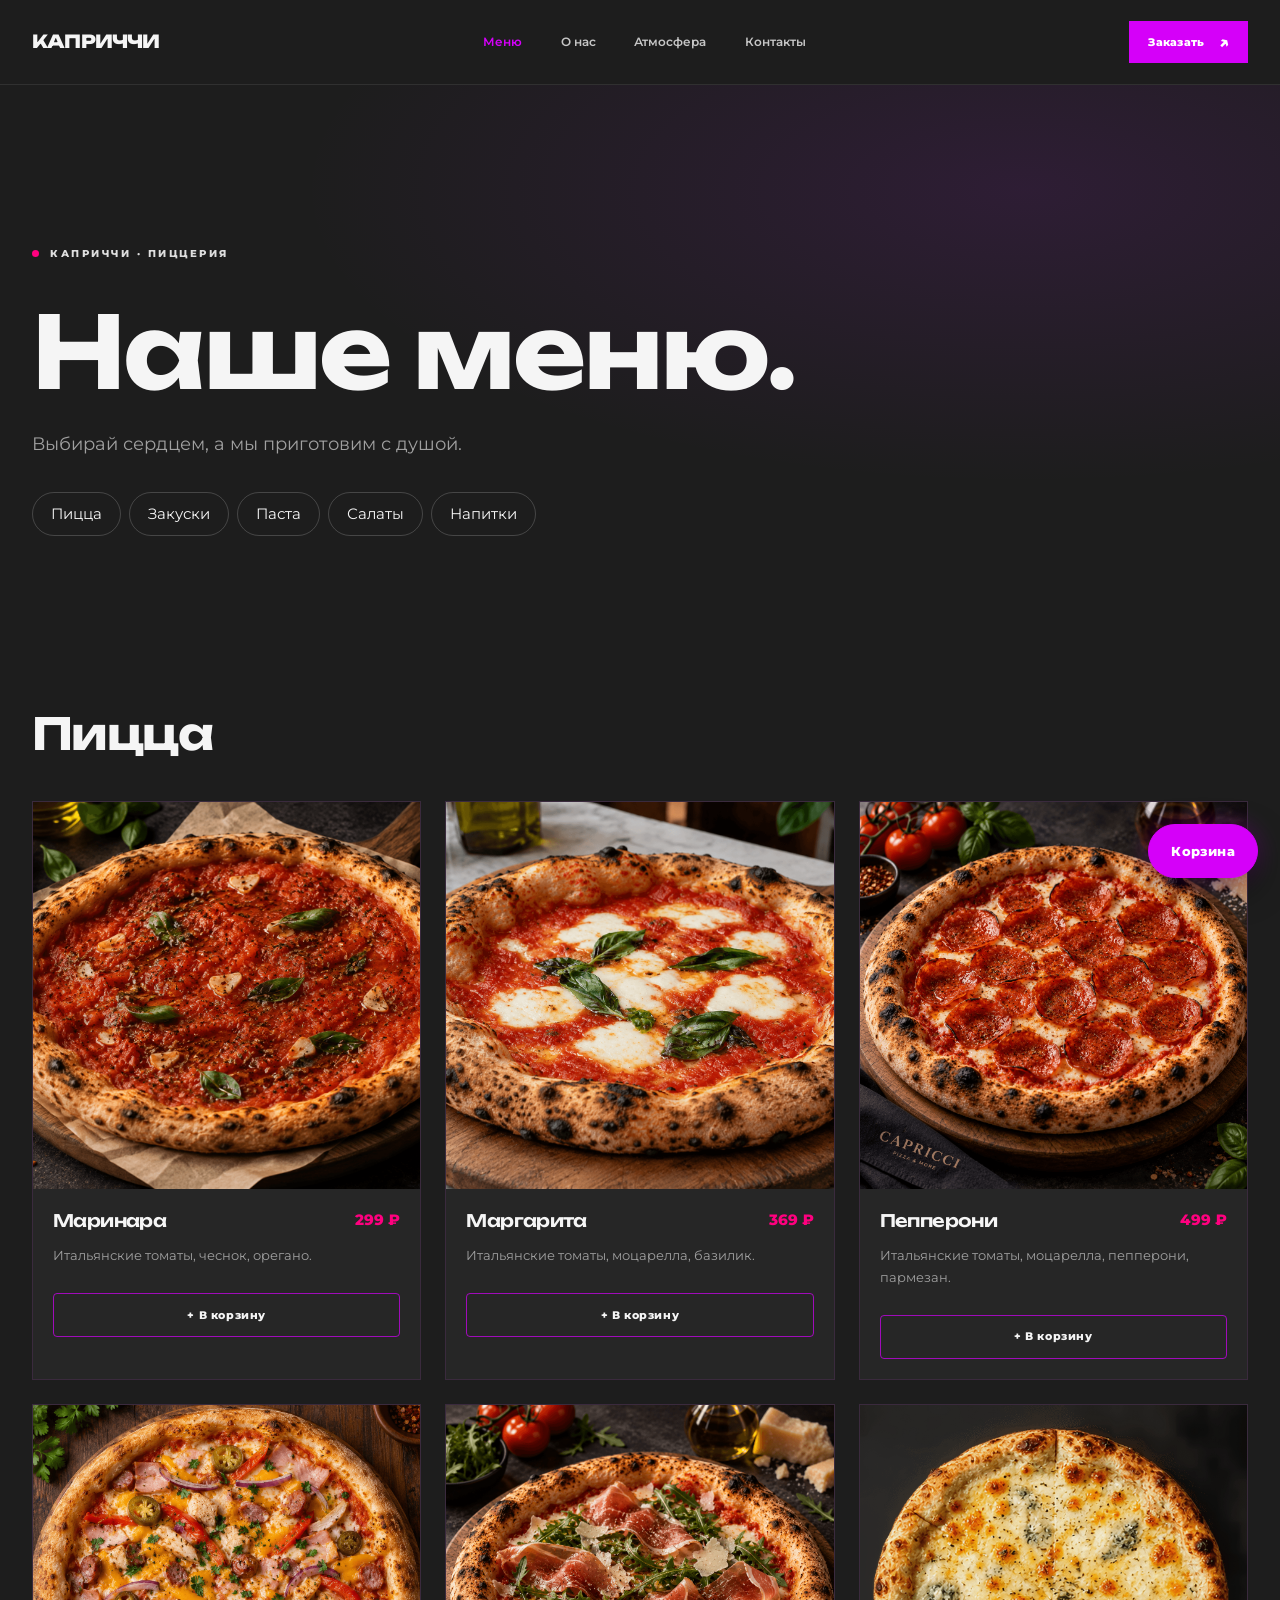
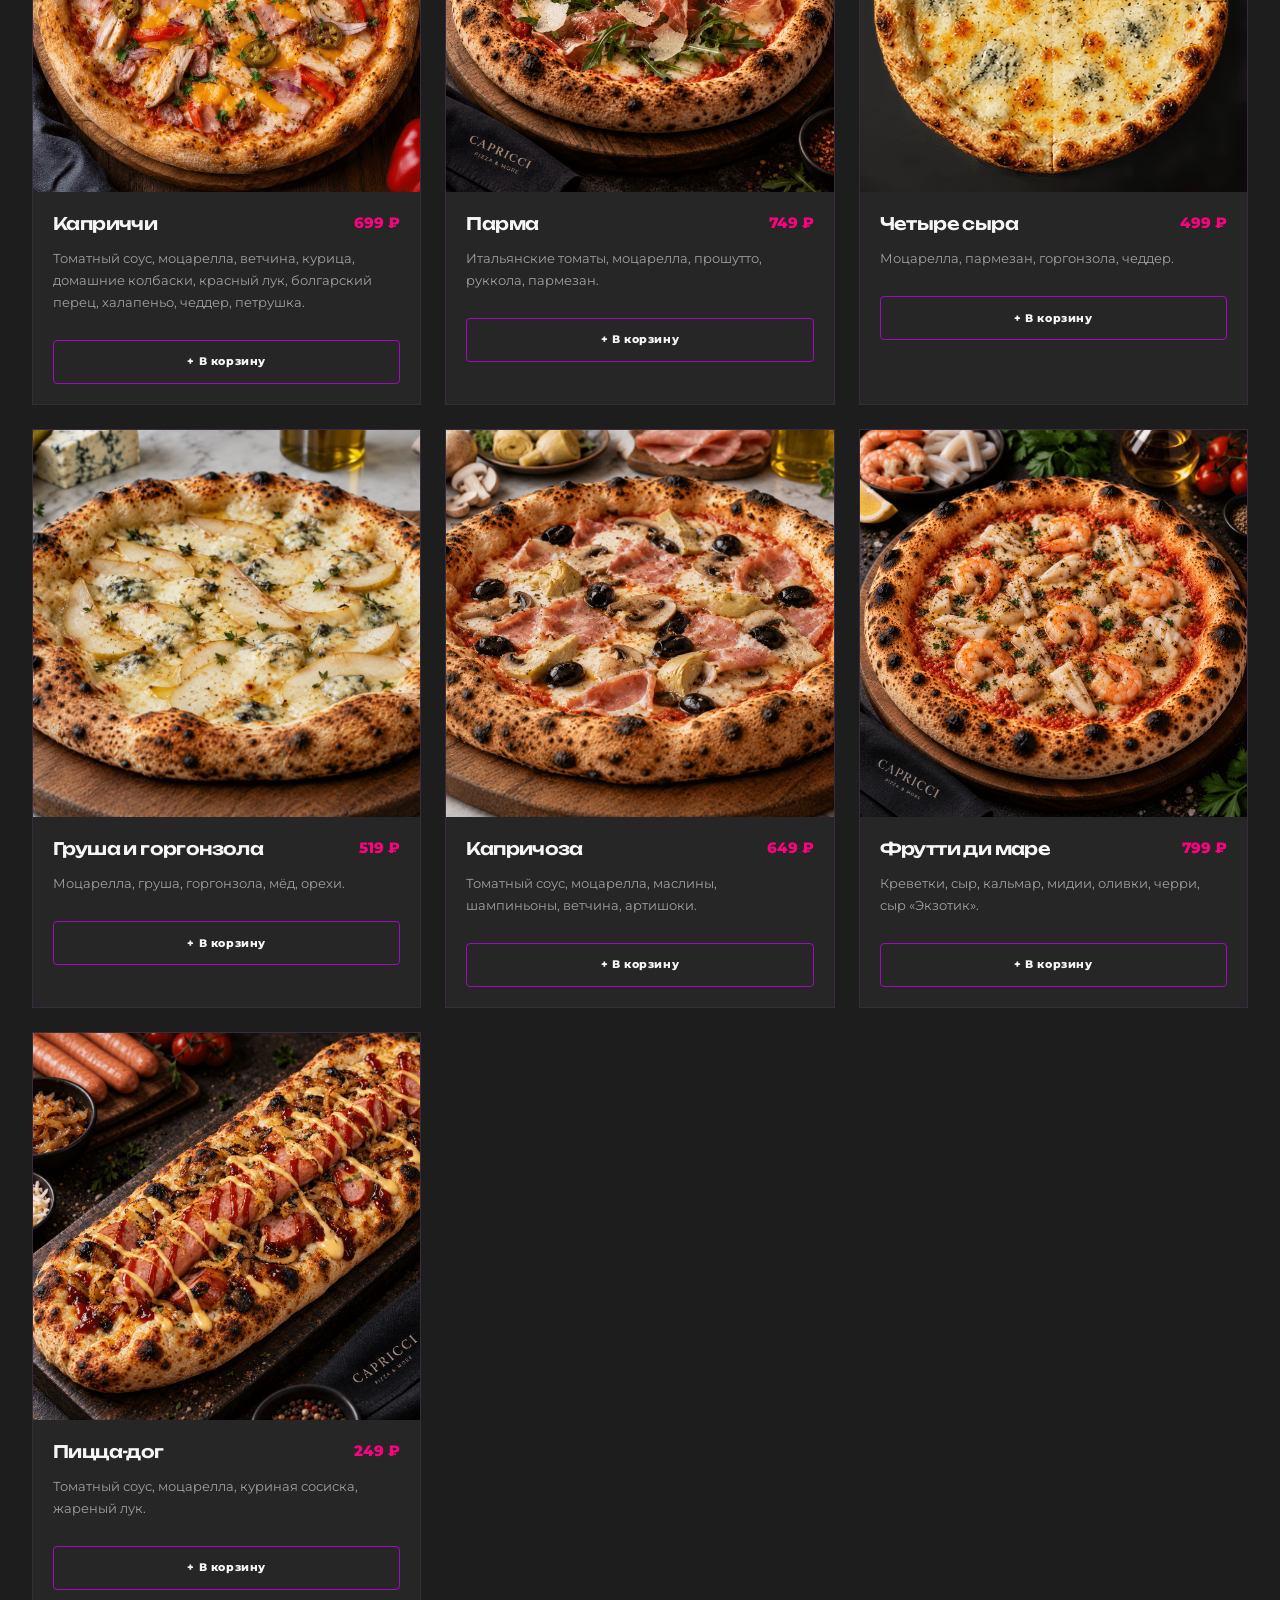
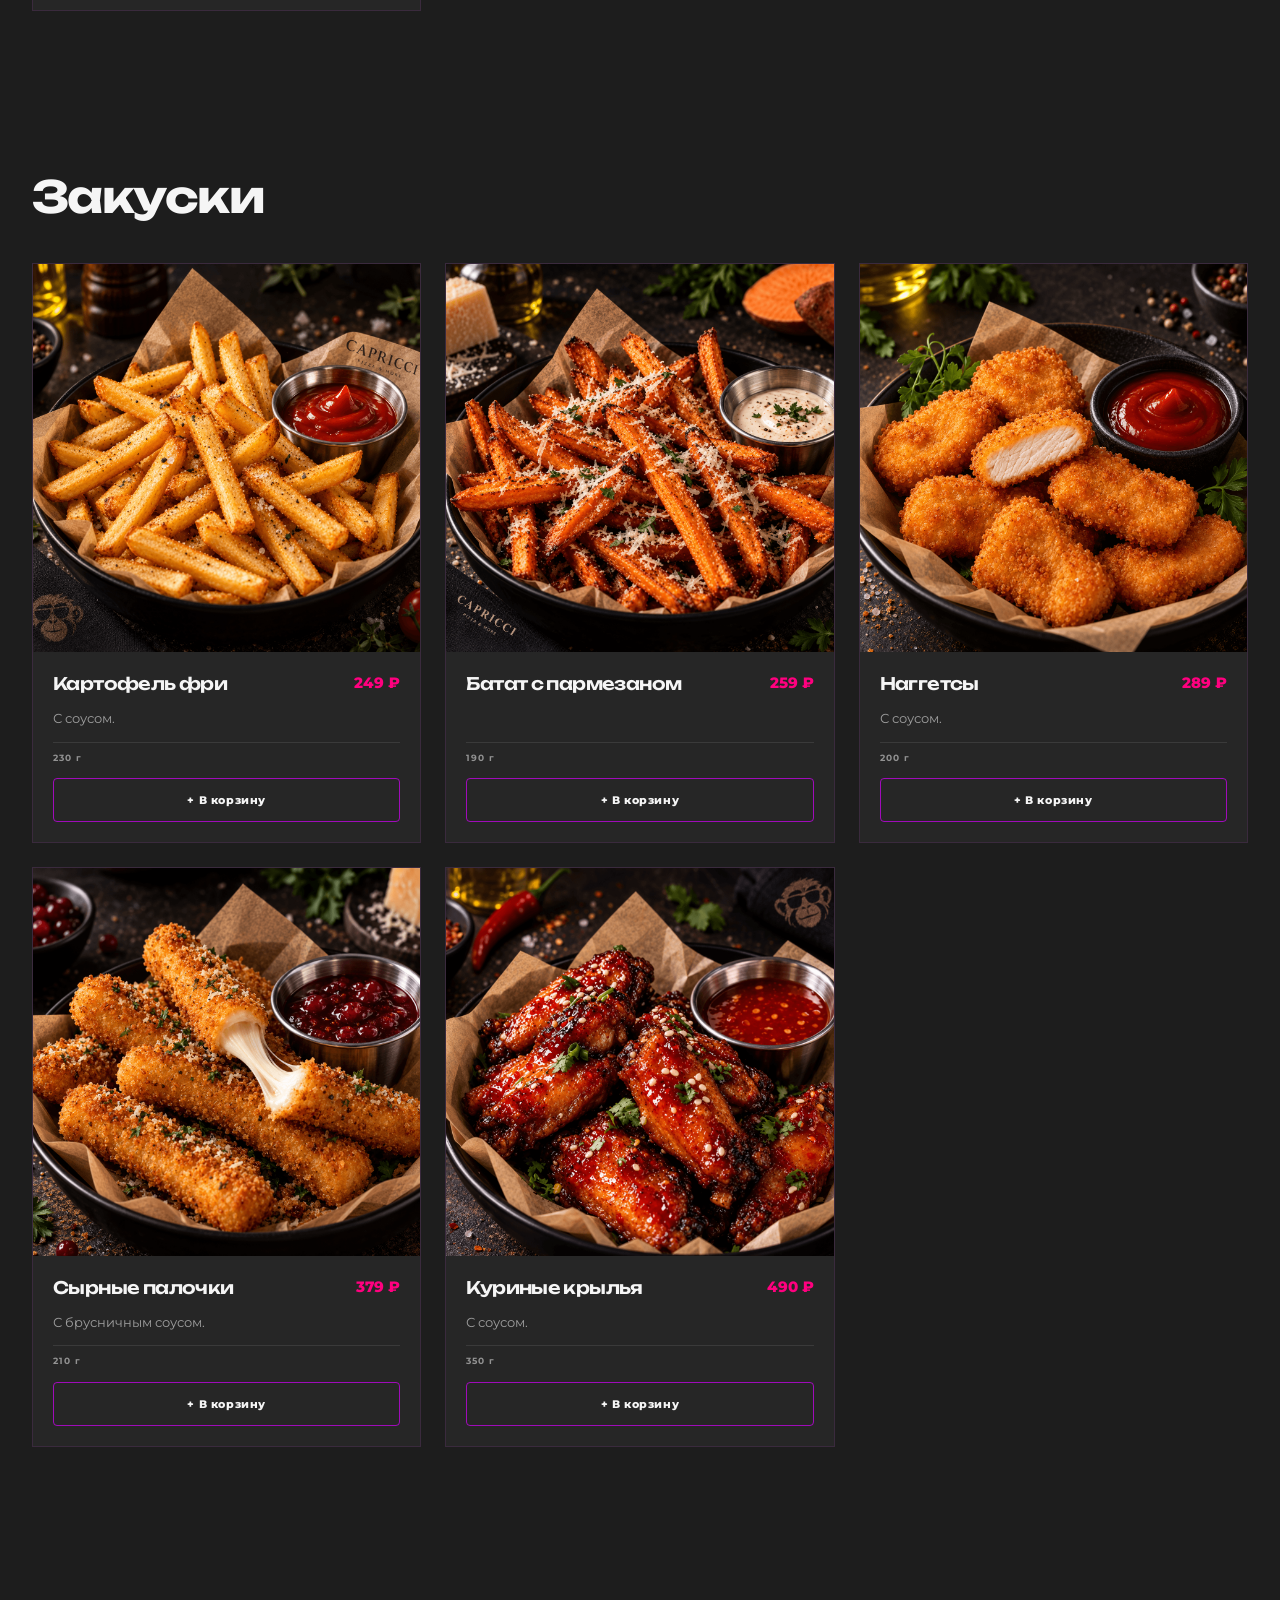
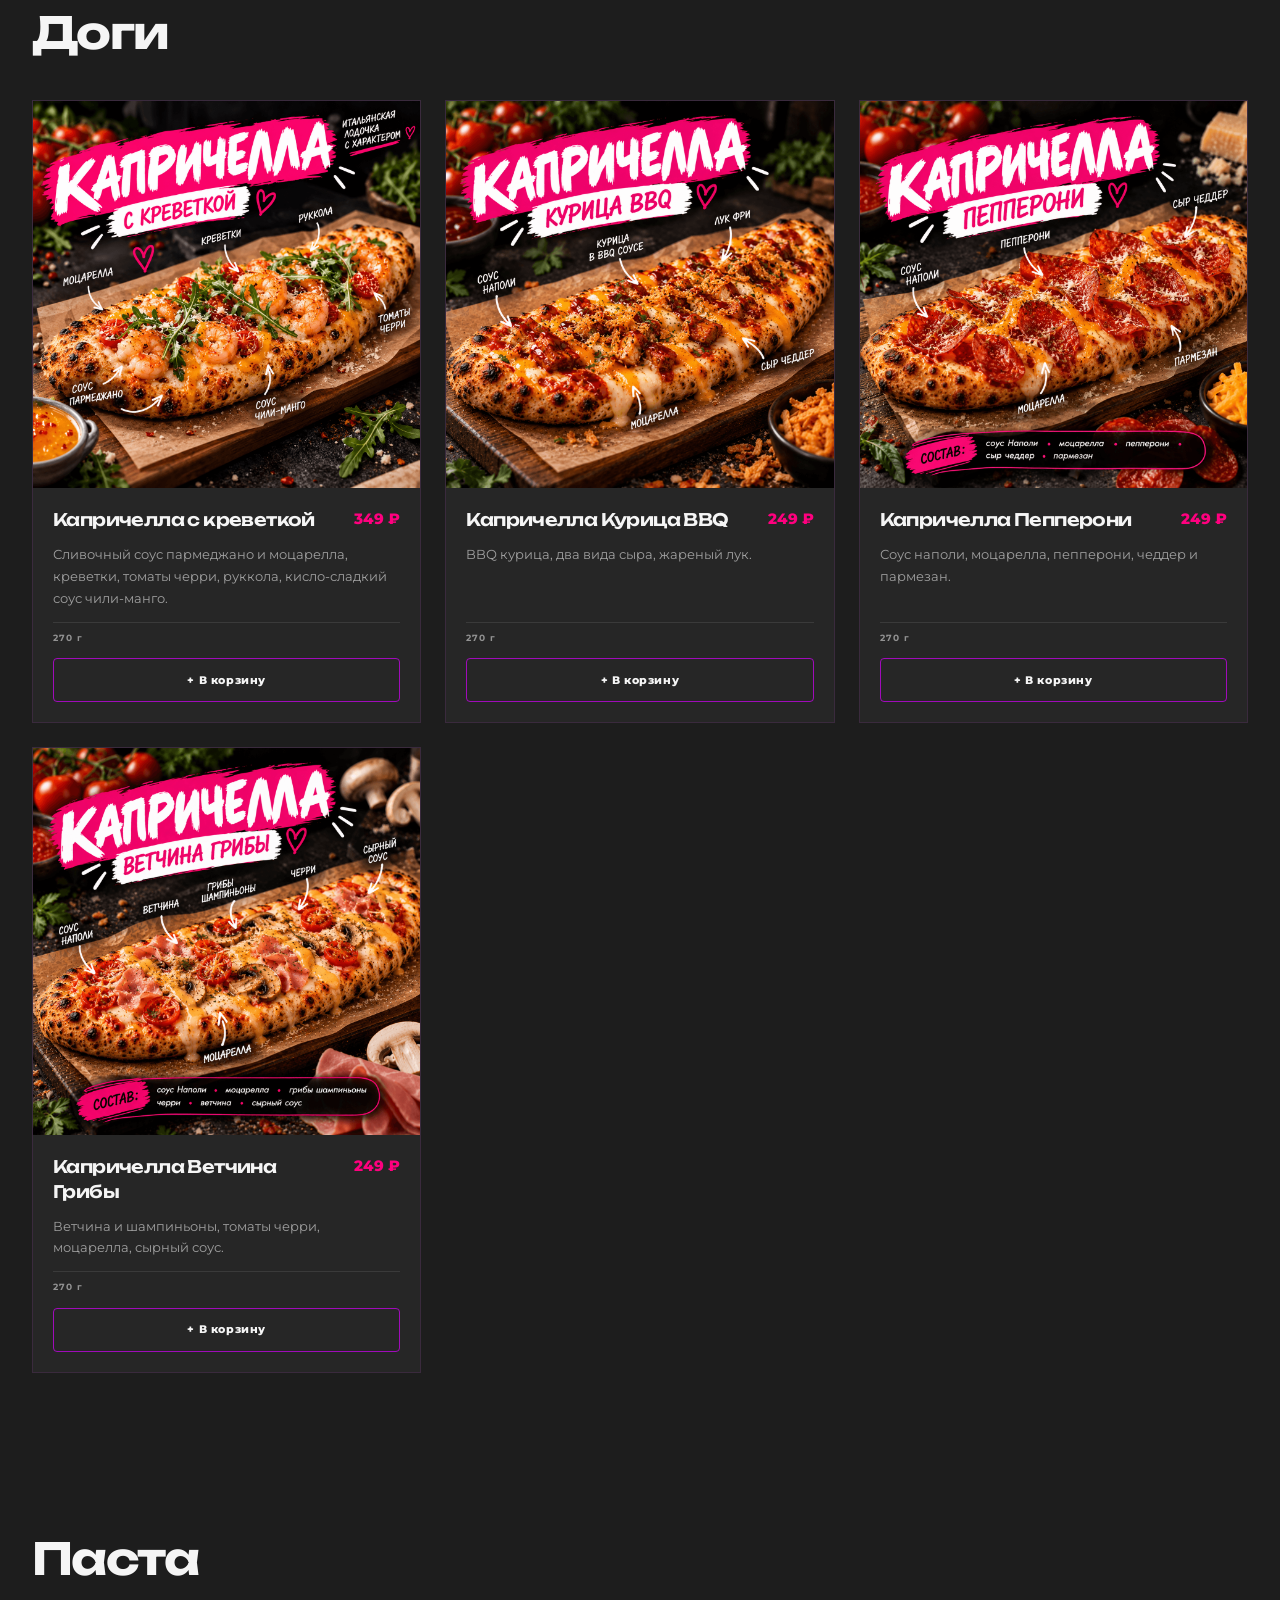
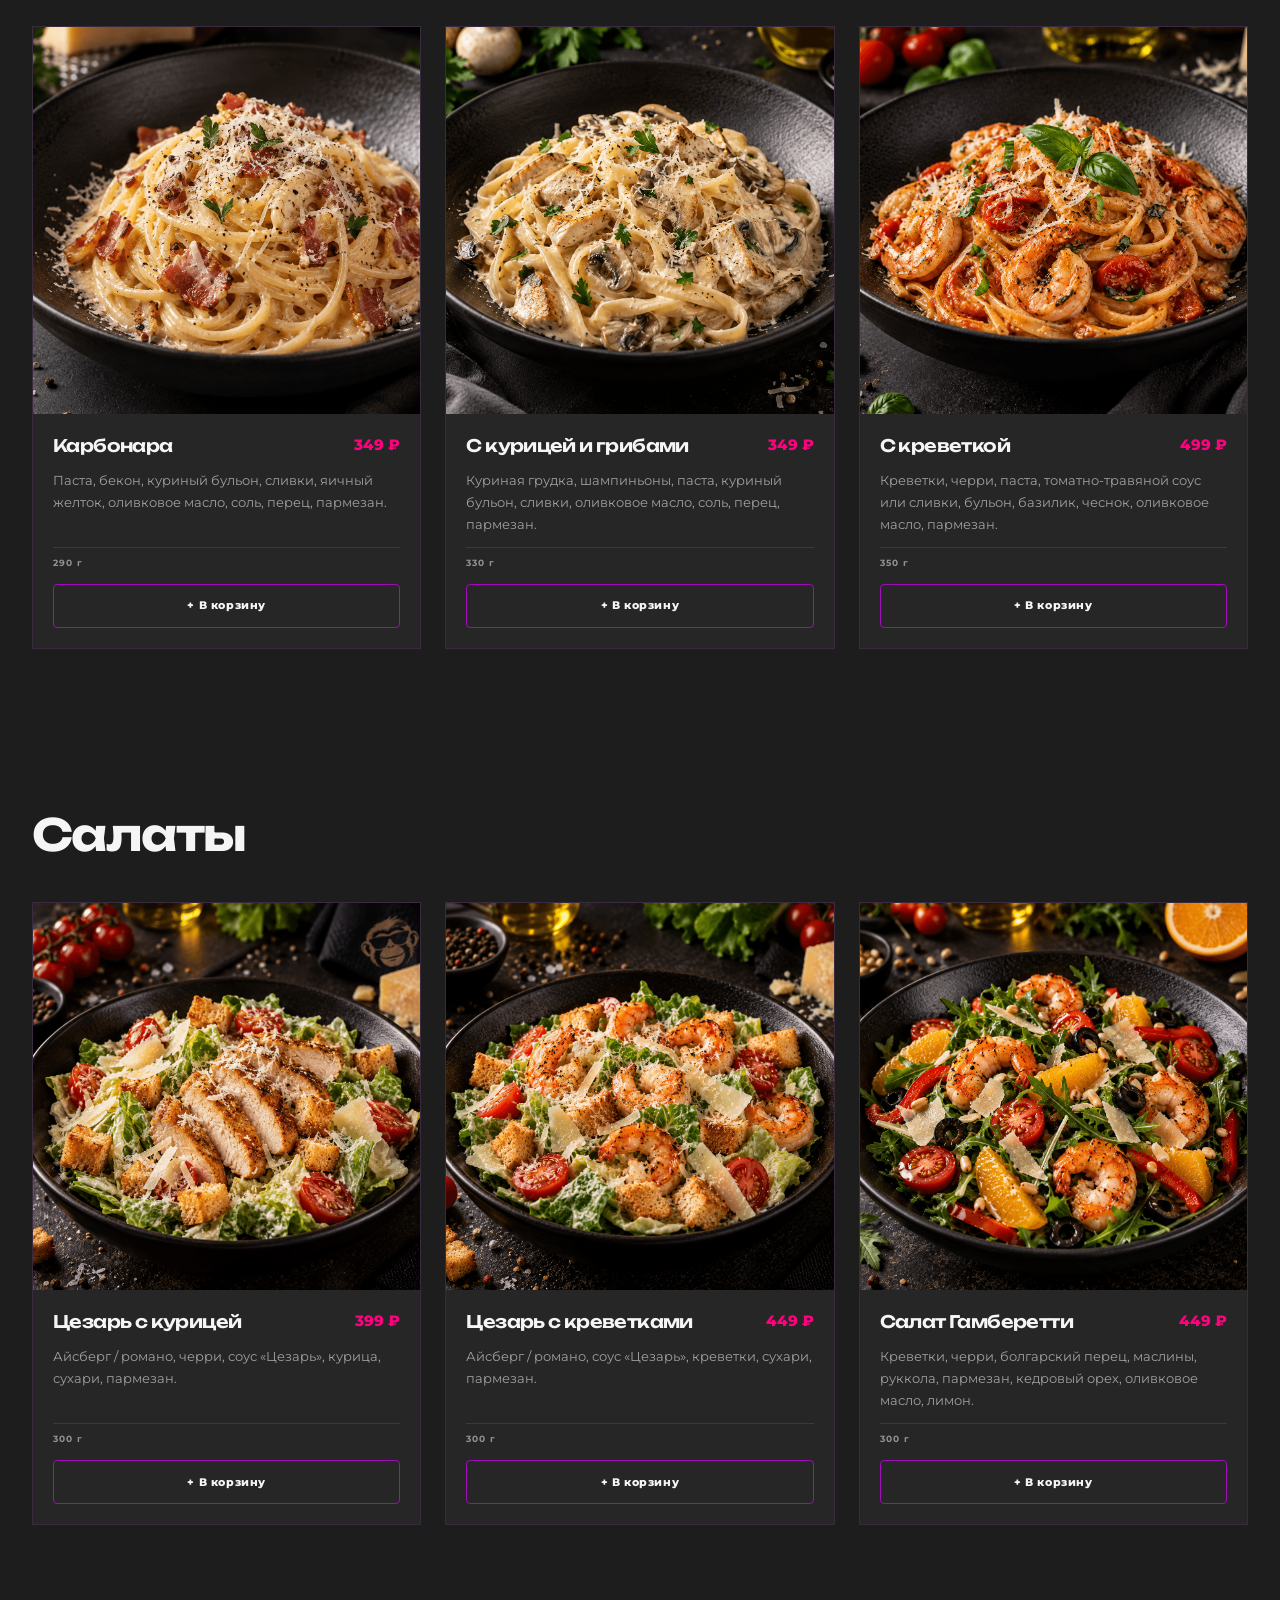
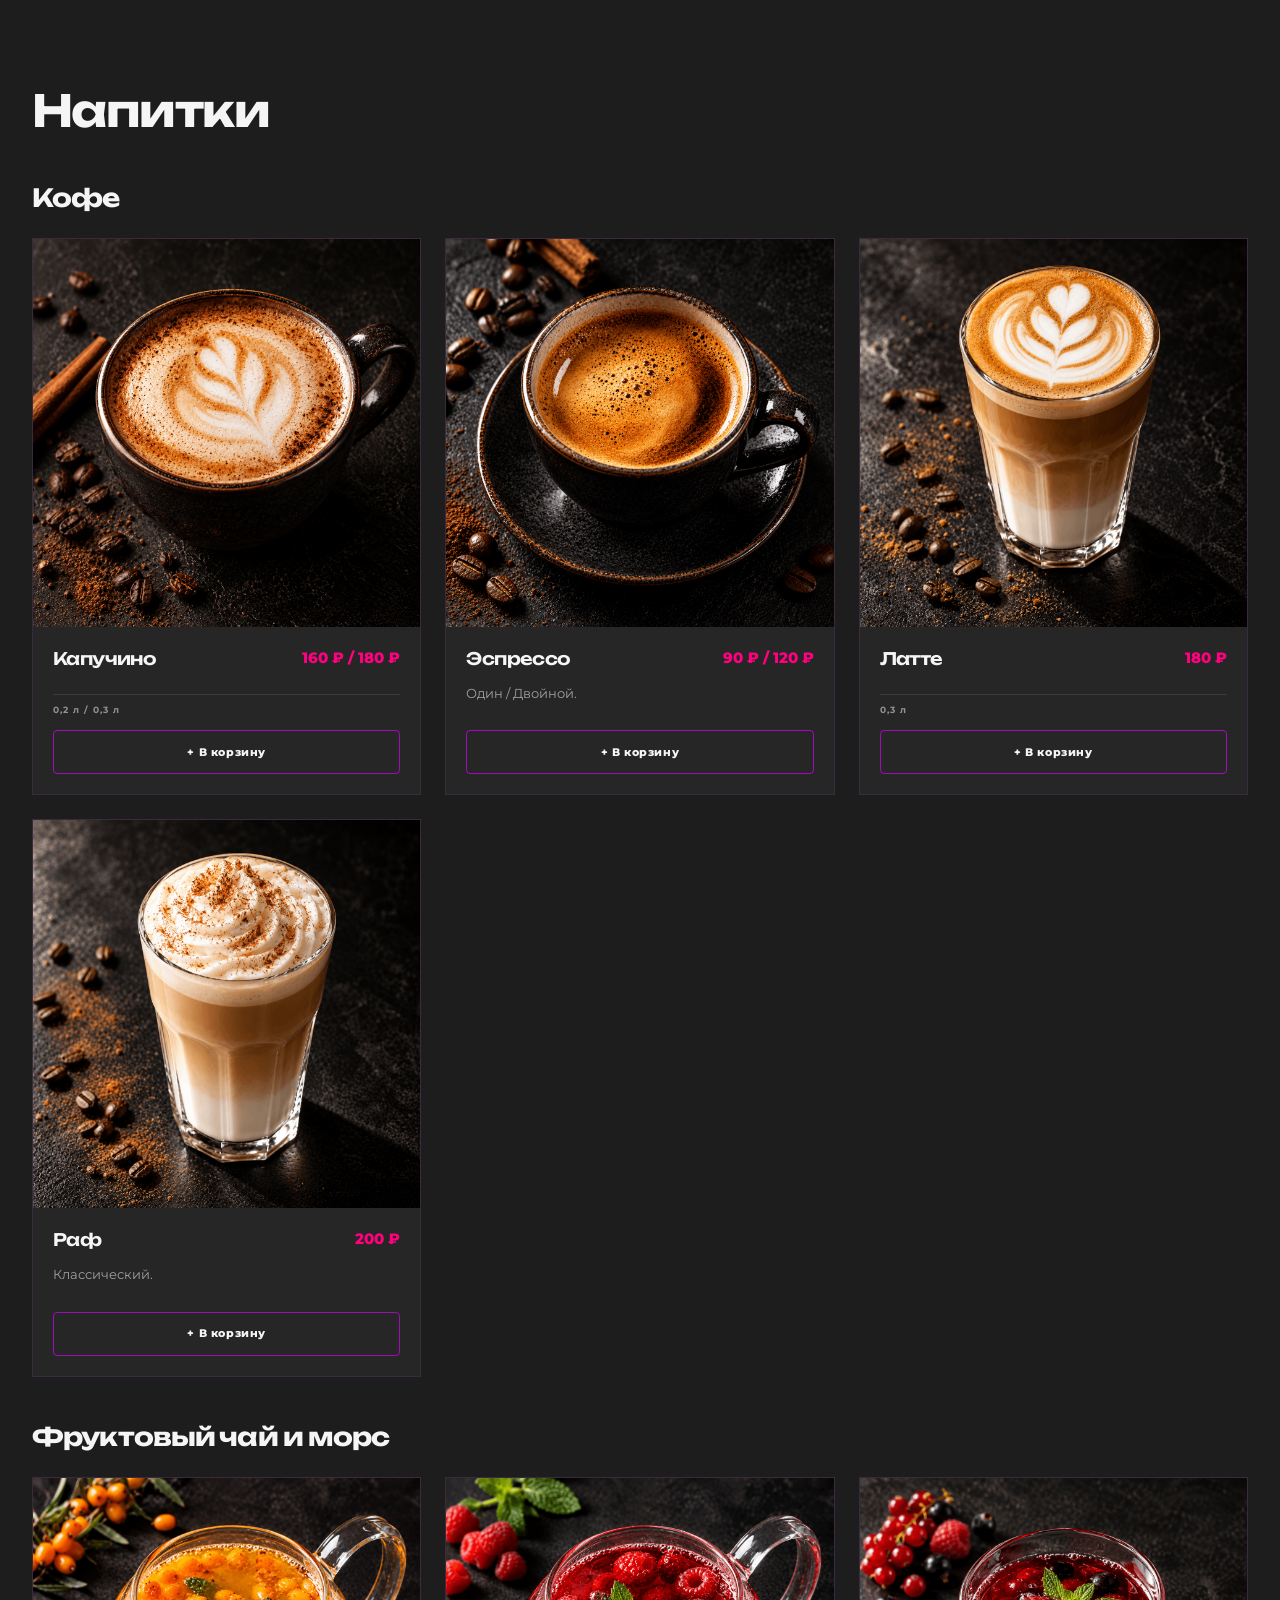
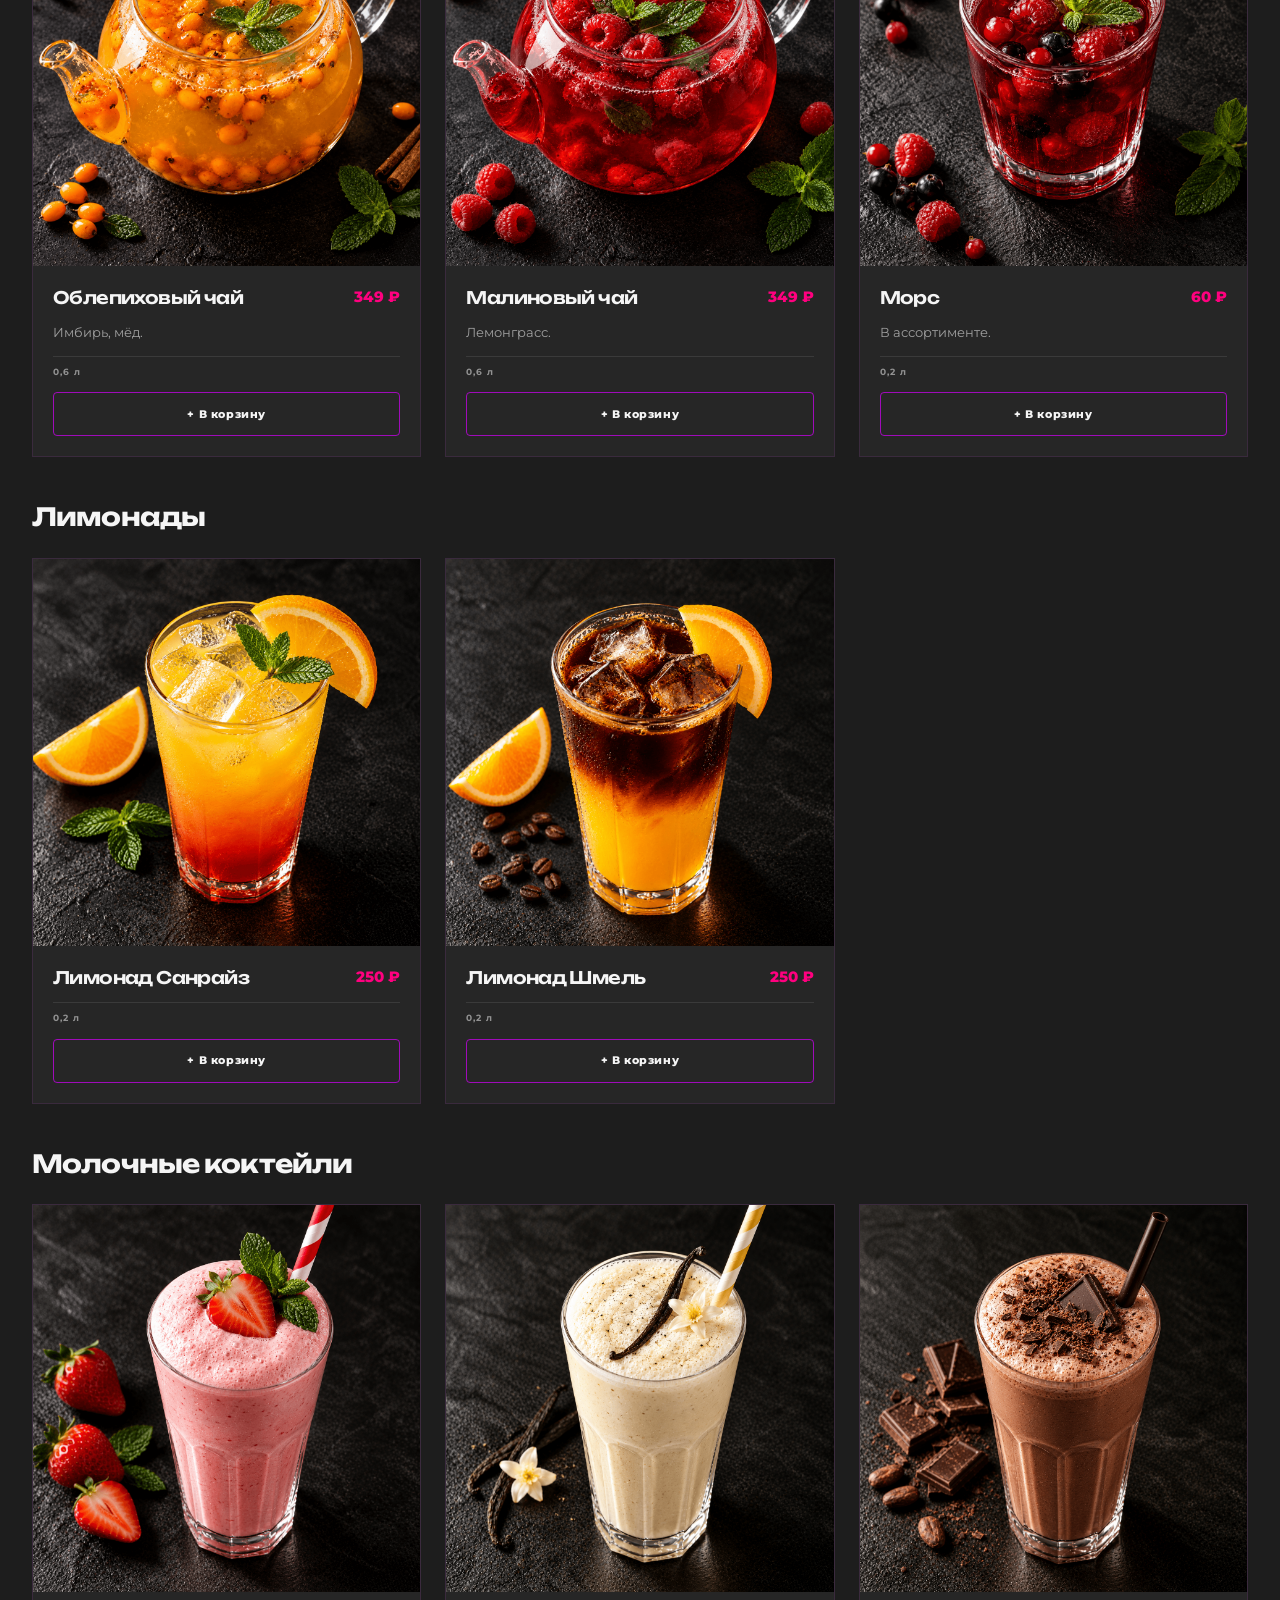
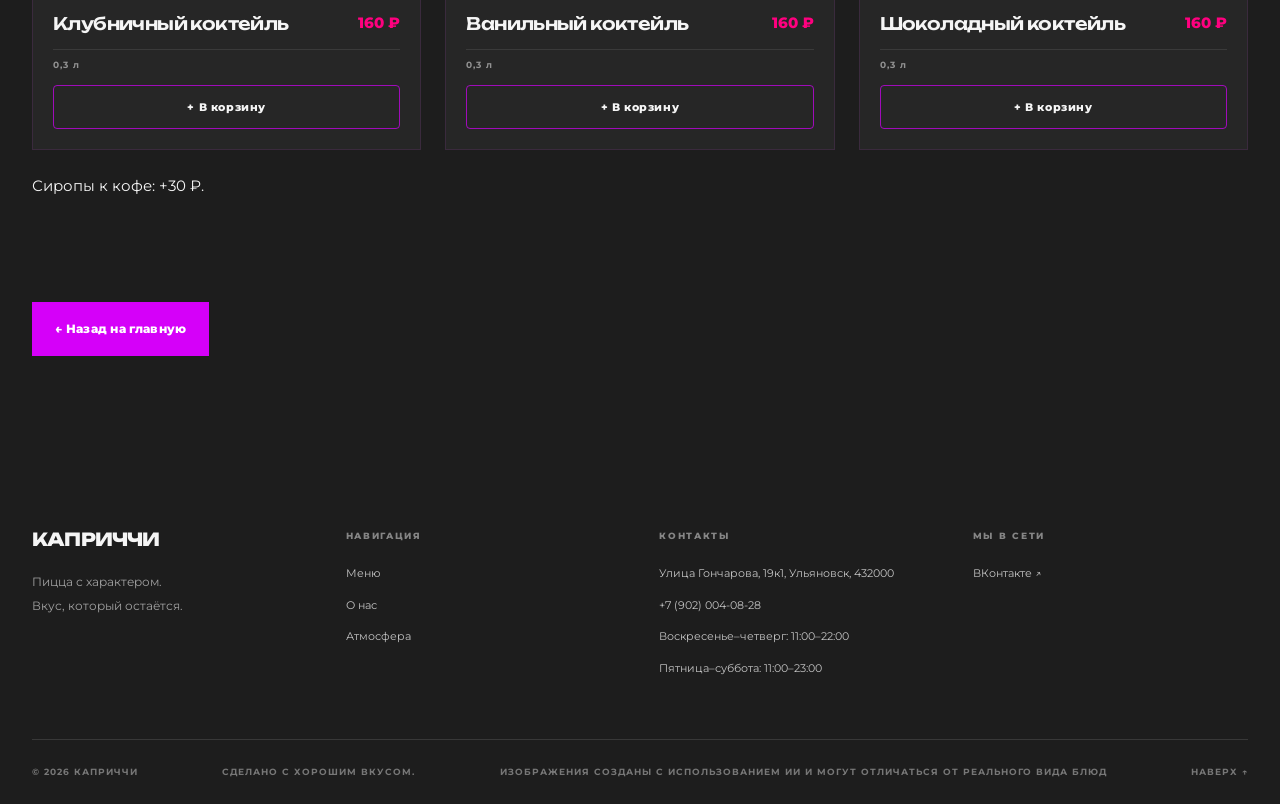
==== commit fee11faa: "Add files via upload" ====
--- a/menu.html
+++ b/menu.html
@@ -231,7 +231,7 @@
         </section>
 
         <!-- ДОГИ -->
-        <section class="menu-fix-category" id="snacks">
+        <section class="menu-fix-category" id="hotdog">
           <h2 class="menu-fix-heading">Доги</h2>
 
           <div class="pizza-grid menu-fix-grid">
@@ -390,7 +390,7 @@
             <article class="pizza-card">
               <div class="pizza-photo"><img src="images/oblepiha.png" alt="Чай Облепиха" loading="lazy"></div>
               <div class="pizza-info">
-                <div class="pizza-title-row"><h3>Облепиха</h3><span class="pizza-price">349 ₽</span></div>
+                <div class="pizza-title-row"><h3>Облепиховый чай</h3><span class="pizza-price">349 ₽</span></div>
                 <p>Имбирь, мёд.</p><div class="pizza-meta"><span>0,6 л</span></div>
               </div>
             </article>
@@ -398,7 +398,7 @@
             <article class="pizza-card">
               <div class="pizza-photo"><img src="images/malina.png" alt="Чай Малина" loading="lazy"></div>
               <div class="pizza-info">
-                <div class="pizza-title-row"><h3>Малина</h3><span class="pizza-price">349 ₽</span></div>
+                <div class="pizza-title-row"><h3>Малиновый чай</h3><span class="pizza-price">349 ₽</span></div>
                 <p>Лемонграсс.</p><div class="pizza-meta"><span>0,6 л</span></div>
               </div>
             </article>
@@ -419,7 +419,7 @@
             <article class="pizza-card">
               <div class="pizza-photo"><img src="images/sunrise.png" alt="Лимонад Санрайз" loading="lazy"></div>
               <div class="pizza-info">
-                <div class="pizza-title-row"><h3>Санрайз</h3><span class="pizza-price">250 ₽</span></div>
+                <div class="pizza-title-row"><h3>Лимонад Санрайз</h3><span class="pizza-price">250 ₽</span></div>
                 <div class="pizza-meta"><span>0,2 л</span></div>
               </div>
             </article>
@@ -427,7 +427,7 @@
             <article class="pizza-card">
               <div class="pizza-photo"><img src="images/shmel.png" alt="Лимонад Шмель" loading="lazy"></div>
               <div class="pizza-info">
-                <div class="pizza-title-row"><h3>Шмель</h3><span class="pizza-price">250 ₽</span></div>
+                <div class="pizza-title-row"><h3>Лимонад Шмель</h3><span class="pizza-price">250 ₽</span></div>
                 <div class="pizza-meta"><span>0,2 л</span></div>
               </div>
             </article>
@@ -440,7 +440,7 @@
             <article class="pizza-card">
               <div class="pizza-photo"><img src="images/clubnic.png" alt="Клубничный молочный коктейль" loading="lazy"></div>
               <div class="pizza-info">
-                <div class="pizza-title-row"><h3>Клубничный</h3><span class="pizza-price">160 ₽</span></div>
+                <div class="pizza-title-row"><h3>Клубничный коктейль</h3><span class="pizza-price">160 ₽</span></div>
                 <div class="pizza-meta"><span>0,3 л</span></div>
               </div>
             </article>
@@ -448,7 +448,7 @@
             <article class="pizza-card">
               <div class="pizza-photo"><img src="images/vanil.png" alt="Ванильный молочный коктейль" loading="lazy"></div>
               <div class="pizza-info">
-                <div class="pizza-title-row"><h3>Ванильный</h3><span class="pizza-price">160 ₽</span></div>
+                <div class="pizza-title-row"><h3>Ванильный коктейль</h3><span class="pizza-price">160 ₽</span></div>
                 <div class="pizza-meta"><span>0,3 л</span></div>
               </div>
             </article>
@@ -456,7 +456,7 @@
             <article class="pizza-card">
               <div class="pizza-photo"><img src="images/shocolad.png" alt="Шоколадный молочный коктейль" loading="lazy"></div>
               <div class="pizza-info">
-                <div class="pizza-title-row"><h3>Шоколадный</h3><span class="pizza-price">160 ₽</span></div>
+                <div class="pizza-title-row"><h3>Шоколадный коктейль</h3><span class="pizza-price">160 ₽</span></div>
                 <div class="pizza-meta"><span>0,3 л</span></div>
               </div>
             </article>
@@ -502,7 +502,6 @@
         <div class="footer-column">
           <h3>МЫ В СЕТИ</h3>
           <a href="https://vk.ru/kapriccii" target="_blank" rel="noopener noreferrer">ВКонтакте ↗</a>
-          <a href="#" target="_blank" rel="noopener noreferrer">Instagram ↗</a>
         </div>
 
       </div>
@@ -539,5 +538,52 @@
     </div>
   </div>
 
+<!-- ================= КОРЗИНА ================= -->
+<button class="cart-fab" id="cartFab" type="button" aria-label="Открыть корзину">
+  Корзина
+  <span class="cart-fab__count is-hidden" id="cartFabCount">0</span>
+</button>
+
+<div class="cart-modal" id="cartModal" aria-hidden="true">
+  <div class="cart-modal__overlay" data-cart-close></div>
+
+  <div class="cart-modal__dialog" role="dialog" aria-modal="true" aria-labelledby="cartModalTitle">
+    <button class="cart-modal__close" type="button" aria-label="Закрыть корзину" data-cart-close>&times;</button>
+
+    <h2 class="cart-modal__title" id="cartModalTitle">Ваш заказ</h2>
+
+    <ul class="cart-items" id="cartItems"><!-- заполняется скриптом --></ul>
+    <p class="cart-empty is-hidden" id="cartEmpty">Корзина пуста. Загляните в меню — там много вкусного.</p>
+
+    <div class="cart-total">
+      <span>Итого:</span>
+      <span class="cart-total__sum" id="cartTotalSum">0 ₽</span>
+    </div>
+
+    <form class="cart-form" id="cartForm">
+  <p>Вводите только верную информацию!</p>
+
+  <label for="cartName">Имя</label>
+  <input type="text" id="cartName" name="name" placeholder="Ваше имя" autocomplete="name" required>
+
+  <label for="cartPhone">Телефон</label>
+  <input type="tel" id="cartPhone" name="phone" placeholder="+7 (___) ___-__-__" autocomplete="tel" inputmode="tel" required>
+
+  <label for="cartAddress">Адрес доставки</label>
+  <input type="text" id="cartAddress" name="address" placeholder="Улица, дом, квартира" autocomplete="street-address" required>
+
+  <label for="cartPayment">Способ оплаты</label>
+  <select id="cartPayment" name="payment" required>
+    <option value="" disabled selected>Выберите способ оплаты</option>
+    <option value="Наличными">Наличными</option>
+    <option value="Картой">Картой</option>
+  </select>
+
+  <button class="cart-modal__submit" id="cartSubmit" type="submit">Оформить заказ</button>
+  <p class="cart-modal__message" id="cartFormMessage" role="status" aria-live="polite"></p>
+</form>
+  </div>
+</div>
+
 </body>
 </html>
--- a/style.css
+++ b/style.css
@@ -1847,89 +1847,7 @@
 }
 
 
-/* =========================================================
-   РУЧНАЯ НАСТРОЙКА ПОЗИЦИИ ФОТО В КАРТОЧКАХ МЕНЮ
-   ========================================================= */
-
-.pizza-photo img[src="images/marinara.png"] { object-position: 50% 50%; }
-.pizza-photo img[src="images/margarita.png"] { object-position: 50% 50%; }
-.pizza-photo img[src="images/pepperoni.png"] { object-position: 50% 50%; }
-.pizza-photo img[src="images/fourcheese2.jpg"] { object-position: 50% 100%; }
-.pizza-photo img[src="images/zal1.jpg"] { object-position: 50% 50%; }
-.pizza-photo img[src="images/capricci2.jpg"] { object-position: 50% 50%; }
-.pizza-photo img[src="images/parma2.jpg"] { object-position: 50% 50%; }
-.pizza-photo img[src="images/grusha2.jpg"] { object-position: 50% 50%; }
-.pizza-photo img[src="images/caprichoza.png"] { object-position: 50% 50%; }
-.pizza-photo img[src="images/frutti.png"] { object-position: 50% 50%; }
-.pizza-photo img[src="images/caprichelaBBQ.jpg"] { object-position: 50% 50%; }
-.pizza-photo img[src="images/free.png"] { object-position: 50% 50%; }
-.pizza-photo img[src="images/batat.png"] { object-position: 50% 50%; }
-.pizza-photo img[src="images/naggets.png"] { object-position: 50% 50%; }
-.pizza-photo img[src="images/cheesestick.png"] { object-position: 50% 50%; }
-.pizza-photo img[src="images/crilya.png"] { object-position: 50% 50%; }
-.pizza-photo img[src="images/carbonara.png"] { object-position: 50% 50%; }
-.pizza-photo img[src="images/chicken-mushroom-pasta.png"] { object-position: 50% 50%; }
-.pizza-photo img[src="images/shrimp-pasta.png"] { object-position: 50% 50%; }
-.pizza-photo img[src="images/caesar-chicken.png"] { object-position: 50% 50%; }
-.pizza-photo img[src="images/caesar-shrimp.png"] { object-position: 50% 50%; }
-.pizza-photo img[src="images/gamberetti.png"] { object-position: 50% 50%; }
-.pizza-photo img[src="images/cappuccino.png"] { object-position: 50% 50%; }
-.pizza-photo img[src="images/espresso.png"] { object-position: 50% 50%; }
-.pizza-photo img[src="images/latte.png"] { object-position: 50% 50%; }
-.pizza-photo img[src="images/raf.png"] { object-position: 50% 50%; }
-.pizza-photo img[src="images/sea-buckthorn-tea.png"] { object-position: 50% 50%; }
-.pizza-photo img[src="images/raspberry-tea.png"] { object-position: 50% 50%; }
-.pizza-photo img[src="images/mors.png"] { object-position: 50% 50%; }
-.pizza-photo img[src="images/sunrise-lemonade.png"] { object-position: 50% 50%; }
-.pizza-photo img[src="images/bumblebee-lemonade.png"] { object-position: 50% 50%; }
-.pizza-photo img[src="images/strawberry-milkshake.png"] { object-position: 50% 50%; }
-.pizza-photo img[src="images/vanilla-milkshake.png"] { object-position: 50% 50%; }
-.pizza-photo img[src="images/chocolate-milkshake.png"] { object-position: 50% 50%; }
-
-
-/* =========================================================
-   НАСТРОЙКА ФОТО ИМЕННО НА СТРАНИЦЕ menu.html
-   Меняй проценты у нужной картинки: первое число — X,
-   второе — Y. 50% 50% означает центр.
-   ========================================================= */
-
-.menu-fix-section .pizza-photo img[src="images/marinara.png"] { object-position: 50% 50% !important; }
-.menu-fix-section .pizza-photo img[src="images/margarita.png"] { object-position: 50% 50% !important; }
-.menu-fix-section .pizza-photo img[src="images/pepperoni.png"] { object-position: 50% 50% !important; }
-.menu-fix-section .pizza-photo img[src="images/capricci2.jpg"] { object-position: 50% 25% !important; }
-.menu-fix-section .pizza-photo img[src="images/parma2.jpg"] { object-position: 80% 50% !important; }
-.menu-fix-section .pizza-photo img[src="images/fourcheese2.jpg"] { object-position: 50% 100% !important; }
-.menu-fix-section .pizza-photo img[src="images/grusha2.jpg"] { object-position: 50% 90% !important; }
-.menu-fix-section .pizza-photo img[src="images/caprichoza.png"] { object-position: 50% 50% !important; }
-.menu-fix-section .pizza-photo img[src="images/frutti.png"] { object-position: 50% 50% !important; }
-.menu-fix-section .pizza-photo img[src="images/caprichelaBBQ.jpg"] { object-position: 50% 50% !important; }
-.menu-fix-section .pizza-photo img[src="images/free.png"] { object-position: 50% 50% !important; }
-.menu-fix-section .pizza-photo img[src="images/batat.png"] { object-position: 50% 50% !important; }
-.menu-fix-section .pizza-photo img[src="images/naggets.png"] { object-position: 50% 50% !important; }
-.menu-fix-section .pizza-photo img[src="images/cheesestick.png"] { object-position: 50% 50% !important; }
-.menu-fix-section .pizza-photo img[src="images/crilya.png"] { object-position: 50% 50% !important; }
-.menu-fix-section .pizza-photo img[src="images/carbonara.png"] { object-position: 50% 50% !important; }
-.menu-fix-section .pizza-photo img[src="images/chicken-mushroom-pasta.png"] { object-position: 50% 50% !important; }
-.menu-fix-section .pizza-photo img[src="images/shrimp-pasta.png"] { object-position: 50% 50% !important; }
-.menu-fix-section .pizza-photo img[src="images/caesar-chicken.png"] { object-position: 50% 50% !important; }
-.menu-fix-section .pizza-photo img[src="images/caesar-shrimp.png"] { object-position: 50% 50% !important; }
-.menu-fix-section .pizza-photo img[src="images/gamberetti.png"] { object-position: 50% 50% !important; }
-.menu-fix-section .pizza-photo img[src="images/cappuccino.png"] { object-position: 50% 50% !important; }
-.menu-fix-section .pizza-photo img[src="images/espresso.png"] { object-position: 50% 50% !important; }
-.menu-fix-section .pizza-photo img[src="images/latte.png"] { object-position: 50% 50% !important; }
-.menu-fix-section .pizza-photo img[src="images/raf.png"] { object-position: 50% 50% !important; }
-.menu-fix-section .pizza-photo img[src="images/sea-buckthorn-tea.png"] { object-position: 50% 50% !important; }
-.menu-fix-section .pizza-photo img[src="images/raspberry-tea.png"] { object-position: 50% 50% !important; }
-.menu-fix-section .pizza-photo img[src="images/mors.png"] { object-position: 50% 50% !important; }
-.menu-fix-section .pizza-photo img[src="images/sunrise-lemonade.png"] { object-position: 50% 50% !important; }
-.menu-fix-section .pizza-photo img[src="images/bumblebee-lemonade.png"] { object-position: 50% 50% !important; }
-.menu-fix-section .pizza-photo img[src="images/strawberry-milkshake.png"] { object-position: 50% 50% !important; }
-.menu-fix-section .pizza-photo img[src="images/vanilla-milkshake.png"] { object-position: 50% 50% !important; }
-.menu-fix-section .pizza-photo img[src="images/chocolate-milkshake.png"] { object-position: 50% 50% !important; }
-/* =========================================================
-   CAPRICCI — RESPONSIVE OVERRIDES
-   Итоговый адаптивный слой: mobile-first корректировки
-   ========================================================= */
+
 
 :root {
   --side-padding: clamp(16px, 4vw, 32px);
@@ -2808,3 +2726,778 @@
     box-shadow: none;
   }
 }
+
+
+
+/* =========================
+   REVIEWS
+   ========================= */
+
+.reviews-section {
+  background: var(--bg);
+  border-top: 1px solid #333333;
+}
+
+.reviews-grid {
+  display: grid;
+  grid-template-columns: repeat(3, minmax(0, 1fr));
+  gap: 24px;
+}
+
+.reviews-card {
+  min-width: 0;
+  min-height: 190px;
+  padding: 24px;
+  background: var(--card);
+  border: 1px solid var(--line);
+  transition: border-color var(--transition);
+}
+
+.reviews-card:hover {
+  border-color: var(--purple);
+}
+
+.reviews-card__top {
+  display: flex;
+  justify-content: space-between;
+  align-items: flex-start;
+  flex-wrap: wrap;
+  gap: 8px;
+  margin-bottom: 18px;
+}
+
+.reviews-card__name {
+  font-size: 13px;
+  font-weight: 700;
+}
+
+.reviews-card__date {
+  color: var(--muted);
+  font-size: 11px;
+}
+
+.reviews-card__stars {
+  margin-bottom: 14px;
+  color: var(--pink);
+  font-size: 18px;
+  letter-spacing: 3px;
+}
+
+.reviews-card__text {
+  color: var(--muted);
+  font-size: 13px;
+  line-height: 1.8;
+  overflow-wrap: anywhere;
+}
+
+@media (max-width: 680px) {
+  .reviews-grid {
+    grid-template-columns: minmax(0, 1fr);
+    gap: 18px;
+  }
+
+  .reviews-card {
+    padding: 20px;
+  }
+}
+
+
+
+/* =========================
+   HERO — ФОТО ФОНОМ
+   ========================= */
+
+.hero {
+  position: relative;
+  isolation: isolate;
+  display: flex;
+  align-items: center;
+  min-height: min(680px, calc(100svh - 84px));
+  padding: 0;
+  overflow: hidden;
+  background: #1e1e1e;
+}
+
+.hero-image {
+  position: absolute;
+  inset: 0;
+  z-index: -1;
+  background-color: #171717;
+  background-image:
+    linear-gradient(
+      90deg,
+      rgba(10, 10, 10, 0.88) 0%,
+      rgba(10, 10, 10, 0.68) 42%,
+      rgba(10, 10, 10, 0.38) 100%
+    ),
+    linear-gradient(
+      0deg,
+      rgba(10, 10, 10, 0.55) 0%,
+      rgba(10, 10, 10, 0.08) 75%,
+      rgba(10, 10, 10, 0.3) 100%
+    ),
+    url("images/hero.jpg");
+  background-size: cover;
+  background-position: center 48%;
+  background-repeat: no-repeat;
+}
+
+.hero-content {
+  position: relative;
+  z-index: 1;
+  display: flex;
+  flex-direction: column;
+  justify-content: center;
+  align-items: flex-start;
+  width: 100%;
+  max-width: 1240px;
+  min-height: inherit;
+  padding: 72px 32px;
+  margin-inline: auto;
+  text-align: left;
+}
+
+.hero-kicker {
+  margin-bottom: 22px;
+  color: var(--pink);
+  font-size: 12px;
+  font-weight: 700;
+  letter-spacing: 0.16em;
+  line-height: 1.6;
+}
+
+.hero-content h1 {
+  max-width: 760px;
+  margin: 0;
+  font-family: "Unbounded", sans-serif;
+  font-size: clamp(34px, 4.4vw, 60px);
+  font-weight: 700;
+  line-height: 1.2;
+  letter-spacing: -1.5px;
+  overflow-wrap: anywhere;
+}
+
+.hero-content h1 span {
+  color: var(--pink);
+}
+
+.hero-divider {
+  width: 76px;
+  height: 3px;
+  margin: 26px 0 22px;
+  background: var(--pink);
+}
+
+.hero-description {
+  max-width: 480px;
+  margin: 0 0 30px;
+  color: #f0f0f0;
+  font-size: 15px;
+  line-height: 1.8;
+}
+
+.hero-actions {
+  display: flex;
+  flex-wrap: wrap;
+  align-items: center;
+  gap: 14px;
+}
+
+@media (max-width: 900px) {
+  .hero {
+    min-height: 560px;
+  }
+
+  .hero-content {
+    padding-inline: 28px;
+  }
+
+  .hero-image {
+    background-position: center 48%;
+  }
+}
+
+/* Мобильная версия */
+@media (max-width: 680px) {
+  .hero {
+    min-height: 0;
+    padding: 0;
+  }
+
+  .hero-image {
+    background-image:
+      linear-gradient(
+        90deg,
+        rgba(10, 10, 10, 0.78) 0%,
+        rgba(10, 10, 10, 0.58) 55%,
+        rgba(10, 10, 10, 0.48) 100%
+      ),
+      linear-gradient(
+        0deg,
+        rgba(10, 10, 10, 0.72) 0%,
+        rgba(10, 10, 10, 0.32) 58%,
+        rgba(10, 10, 10, 0.48) 100%
+      ),
+      url("images/hero.jpg");
+    background-size: cover;
+    background-position: center 48%;
+  }
+
+  .hero-content {
+    min-height: 0;
+    padding: 48px 16px 42px;
+  }
+
+  .hero-kicker {
+    margin-bottom: 14px;
+    font-size: 10px;
+    letter-spacing: 0.12em;
+  }
+
+  .hero-content h1 {
+    font-size: clamp(27px, 7.6vw, 40px);
+    line-height: 1.2;
+    letter-spacing: -1px;
+  }
+
+  .hero-divider {
+    width: 58px;
+    margin: 18px 0 14px;
+  }
+
+  .hero-description {
+    max-width: 100%;
+    margin-bottom: 20px;
+    font-size: 13px;
+    line-height: 1.65;
+  }
+
+  .hero-actions {
+    gap: 10px;
+  }
+
+  .menu-section {
+    padding-top: 42px;
+    padding-bottom: 48px;
+  }
+
+  .menu-section .section-heading {
+    margin-bottom: 28px;
+  }
+
+  .menu-section .menu-category-title {
+    margin-bottom: 16px;
+  }
+}
+
+@media (max-width: 380px) {
+  .hero-content {
+    padding: 40px 16px 34px;
+  }
+
+  .hero-actions {
+    align-items: stretch;
+  }
+
+  .hero-actions .btn {
+    text-align: center;
+  }
+}
+
+/* ==========================================================
+   КОРЗИНА-КАЛЬКУЛЯТОР (menu.html) — только новые классы,
+   существующие стили не затронуты.
+   ========================================================== */
+
+body.cart-open {
+  overflow: hidden;
+}
+
+/* Кнопка «+ В корзину» в карточках */
+.pizza-add-btn {
+  width: 100%;
+  min-height: 44px;
+  margin-top: 14px;
+  display: inline-flex;
+  align-items: center;
+  justify-content: center;
+  padding: 10px 16px;
+  background: transparent;
+  border: 1px solid rgba(213, 0, 249, 0.7);
+  border-radius: 4px;
+  color: #f5f5f5;
+  font-size: 11px;
+  font-weight: 800;
+  letter-spacing: 0.6px;
+  cursor: pointer;
+  transition:
+    background var(--transition),
+    border-color var(--transition),
+    box-shadow var(--transition),
+    transform var(--transition);
+}
+
+.pizza-add-btn:hover {
+  background: var(--purple);
+  border-color: var(--purple);
+  box-shadow: 0 0 18px rgba(213, 0, 249, 0.25);
+}
+
+.pizza-add-btn:active {
+  transform: scale(0.98);
+}
+
+.pizza-add-btn.is-in-cart {
+  background: var(--purple);
+  border-color: var(--purple);
+}
+
+/* Плавающая кнопка корзины */
+.cart-fab {
+  position: fixed;
+  right: 22px;
+  bottom: calc(22px + env(safe-area-inset-bottom));
+  z-index: 900;
+  display: inline-flex;
+  align-items: center;
+  gap: 10px;
+  min-height: 54px;
+  padding: 0 22px;
+  background: var(--purple);
+  border: 1px solid var(--purple);
+  border-radius: 999px;
+  color: #fff;
+  font-size: 13px;
+  font-weight: 800;
+  letter-spacing: 0.4px;
+  cursor: pointer;
+  box-shadow: 0 12px 32px rgba(0, 0, 0, 0.5), 0 0 24px rgba(213, 0, 249, 0.28);
+  transition:
+    background var(--transition),
+    transform var(--transition),
+    box-shadow var(--transition);
+}
+
+.cart-fab:hover {
+  background: #b000cf;
+  transform: translateY(-2px);
+  box-shadow: 0 14px 36px rgba(0, 0, 0, 0.55), 0 0 30px rgba(213, 0, 249, 0.4);
+}
+
+.cart-fab:active {
+  transform: translateY(0);
+}
+
+.cart-fab__count {
+  display: grid;
+  place-items: center;
+  min-width: 24px;
+  height: 24px;
+  padding: 0 7px;
+  background: #fff;
+  border-radius: 999px;
+  color: #b000cf;
+  font-size: 12px;
+  font-weight: 900;
+  line-height: 1;
+}
+
+.cart-fab__count.is-hidden {
+  display: none;
+}
+
+/* Модальное окно корзины */
+.cart-modal {
+  position: fixed;
+  inset: 0;
+  z-index: 1100;
+  display: flex;
+  align-items: center;
+  justify-content: center;
+  padding: 20px;
+  visibility: hidden;
+  opacity: 0;
+  pointer-events: none;
+  transition: opacity 220ms ease, visibility 220ms ease;
+}
+
+.cart-modal.is-open {
+  visibility: visible;
+  opacity: 1;
+  pointer-events: auto;
+}
+
+.cart-modal__overlay {
+  position: absolute;
+  inset: 0;
+  background: rgba(0, 0, 0, 0.78);
+  backdrop-filter: blur(5px);
+  -webkit-backdrop-filter: blur(5px);
+  cursor: pointer;
+}
+
+.cart-modal__dialog {
+  position: relative;
+  z-index: 1;
+  width: min(100%, 520px);
+  max-height: calc(100vh - 40px);
+  max-height: calc(100dvh - 40px);
+  overflow-y: auto;
+  overscroll-behavior: contain;
+  padding: 42px;
+  background: #1a1a1a;
+  color: #f5f5f5;
+  border: 1px solid #3a2a3d;
+  border-radius: 8px;
+  box-shadow: 0 25px 80px rgba(0, 0, 0, 0.55), 0 0 30px rgba(213, 0, 249, 0.07);
+  transform: translateY(15px);
+  transition: transform 220ms ease;
+}
+
+.cart-modal.is-open .cart-modal__dialog {
+  transform: translateY(0);
+}
+
+.cart-modal__close {
+  position: absolute;
+  top: 12px;
+  right: 15px;
+  display: grid;
+  place-items: center;
+  width: 40px;
+  height: 40px;
+  padding: 0;
+  background: transparent;
+  border: 0;
+  color: #fff;
+  font-family: Arial, sans-serif;
+  font-size: 32px;
+  font-weight: 300;
+  line-height: 1;
+  cursor: pointer;
+  transition: color 220ms ease, transform 220ms ease;
+}
+
+.cart-modal__close:hover {
+  color: #d500f9;
+  transform: rotate(90deg);
+}
+
+.cart-modal__title {
+  margin: 0 30px 22px 0;
+  font-family: "Unbounded", sans-serif;
+  font-size: clamp(22px, 4vw, 28px);
+  font-weight: 700;
+  line-height: 1.35;
+  letter-spacing: -0.8px;
+}
+
+/* Список товаров */
+.cart-items {
+  list-style: none;
+  display: flex;
+  flex-direction: column;
+  gap: 12px;
+  margin: 0;
+  padding: 0;
+}
+
+.cart-item {
+  display: flex;
+  flex-wrap: wrap;
+  align-items: center;
+  gap: 10px 14px;
+  padding: 14px 16px;
+  background: #242424;
+  border: 1px solid #333333;
+  border-radius: 6px;
+  transition: border-color var(--transition);
+}
+
+.cart-item:hover {
+  border-color: #4a3350;
+}
+
+.cart-item__info {
+  flex: 1 1 140px;
+  min-width: 0;
+  display: flex;
+  flex-direction: column;
+  gap: 2px;
+}
+
+.cart-item__name {
+  font-size: 13px;
+  font-weight: 700;
+  overflow-wrap: anywhere;
+}
+
+.cart-item__unit {
+  color: #a0a0a0;
+  font-size: 12px;
+}
+
+.cart-item__controls {
+  display: inline-flex;
+  align-items: center;
+  gap: 10px;
+}
+
+.cart-item__btn {
+  display: grid;
+  place-items: center;
+  width: 34px;
+  height: 34px;
+  padding: 0;
+  background: transparent;
+  border: 1px solid #4a4a4a;
+  border-radius: 4px;
+  color: #f5f5f5;
+  font-size: 17px;
+  font-weight: 700;
+  line-height: 1;
+  cursor: pointer;
+  transition: border-color var(--transition), color var(--transition);
+}
+
+.cart-item__btn:hover {
+  border-color: var(--purple);
+  color: var(--purple);
+}
+
+.cart-item__qty {
+  min-width: 22px;
+  text-align: center;
+  font-weight: 800;
+}
+
+.cart-item__sum {
+  flex: 0 0 auto;
+  min-width: 80px;
+  text-align: right;
+  font-weight: 800;
+  white-space: nowrap;
+}
+
+.cart-item__remove {
+  display: grid;
+  place-items: center;
+  width: 34px;
+  height: 34px;
+  padding: 0;
+  background: transparent;
+  border: 1px solid transparent;
+  border-radius: 4px;
+  color: #8a8a8a;
+  font-family: Arial, sans-serif;
+  font-size: 22px;
+  font-weight: 300;
+  line-height: 1;
+  cursor: pointer;
+  transition: color var(--transition), border-color var(--transition);
+}
+
+.cart-item__remove:hover {
+  color: var(--pink);
+  border-color: var(--pink);
+}
+
+.cart-empty {
+  margin: 0;
+  padding: 18px 0;
+  color: #a0a0a0;
+  font-size: 13px;
+}
+
+.cart-empty.is-hidden {
+  display: none;
+}
+
+/* Итоговая сумма */
+.cart-total {
+  display: flex;
+  justify-content: space-between;
+  align-items: center;
+  gap: 14px;
+  margin: 20px 0 24px;
+  padding-top: 18px;
+  border-top: 1px solid #333333;
+  font-size: 13px;
+  font-weight: 800;
+  letter-spacing: 1px;
+  text-transform: uppercase;
+}
+
+.cart-total__sum {
+  color: var(--pink);
+  font-size: 22px;
+  letter-spacing: 0;
+  text-transform: none;
+}
+
+/* Форма оформления */
+.cart-form {
+  display: flex;
+  flex-direction: column;
+  gap: 10px;
+}
+
+.cart-form label {
+  margin-top: 8px;
+  color: #e5e5e5;
+  font-size: 12px;
+  font-weight: 600;
+}
+
+.cart-form input {
+  width: 100%;
+  min-height: 52px;
+  padding: 13px 15px;
+  background: #242424;
+  border: 1px solid #555555;
+  border-radius: 4px;
+  outline: none;
+  color: #fff;
+  font: inherit;
+  font-size: 14px;
+  transition: border-color 220ms ease, box-shadow 220ms ease;
+}
+
+.cart-form input::placeholder {
+  color: #858585;
+}
+
+.cart-form input:focus {
+  border-color: #d500f9;
+  box-shadow: 0 0 0 3px rgba(213, 0, 249, 0.12);
+}
+
+.cart-modal__submit {
+  width: 100%;
+  min-height: 54px;
+  margin-top: 18px;
+  padding: 14px 20px;
+  background: #d500f9;
+  border: 1px solid #d500f9;
+  border-radius: 4px;
+  color: #fff;
+  font: inherit;
+  font-size: 13px;
+  font-weight: 800;
+  letter-spacing: 0.4px;
+  cursor: pointer;
+  transition: background 220ms ease, box-shadow 220ms ease, transform 220ms ease;
+}
+
+.cart-modal__submit:hover:not(:disabled) {
+  background: #b000cf;
+  box-shadow: 0 0 24px rgba(213, 0, 249, 0.4);
+  transform: translateY(-2px);
+}
+
+.cart-modal__submit:active:not(:disabled) {
+  transform: translateY(0);
+}
+
+.cart-modal__submit:disabled {
+  opacity: 0.45;
+  cursor: not-allowed;
+}
+
+.cart-modal__message {
+  color: #e5b5ef;
+  font-size: 12px;
+  line-height: 1.6;
+}
+
+.cart-modal__message:empty {
+  display: none;
+}
+
+/* Мобильная версия: корзина на весь экран */
+@media (max-width: 680px) {
+  .cart-fab {
+    right: 14px;
+    bottom: calc(14px + env(safe-area-inset-bottom));
+    min-height: 50px;
+    padding: 0 18px;
+    font-size: 12px;
+  }
+
+  .cart-modal {
+    align-items: stretch;
+    padding: 0;
+  }
+
+  .cart-modal__dialog {
+    width: 100%;
+    max-width: none;
+    max-height: none;
+    height: 100%;
+    padding: 64px 18px calc(26px + env(safe-area-inset-bottom));
+    border: 0;
+    border-radius: 0;
+  }
+
+  .cart-item__sum {
+    min-width: 0;
+  }
+}
+
+@media (max-width: 380px) {
+  .cart-fab {
+    right: 10px;
+    bottom: calc(10px + env(safe-area-inset-bottom));
+    padding: 0 14px;
+  }
+
+  .cart-item {
+    padding: 12px;
+  }
+}
+
+/* ==========================================================
+   КОРЗИНА: выпадающий список способа оплаты
+   ========================================================== */
+
+.cart-form select {
+  width: 100%;
+  min-height: 52px;
+  padding: 13px 40px 13px 15px;
+  background-color: #242424;
+  border: 1px solid #555555;
+  border-radius: 4px;
+  outline: none;
+  color: #fff;
+  font: inherit;
+  font-size: 14px;
+  color-scheme: dark;
+  cursor: pointer;
+  appearance: none;
+  -webkit-appearance: none;
+  background-image: url("data:image/svg+xml,%3Csvg xmlns='http://www.w3.org/2000/svg' width='12' height='8' viewBox='0 0 12 8'%3E%3Cpath d='M1 1l5 5 5-5' fill='none' stroke='%23D500F9' stroke-width='2' stroke-linecap='round' stroke-linejoin='round'/%3E%3C/svg%3E");
+  background-repeat: no-repeat;
+  background-position: right 15px center;
+  transition: border-color 220ms ease, box-shadow 220ms ease;
+}
+
+/* Серый текст, пока не выбран реальный вариант */
+.cart-form select:required:invalid {
+  color: #858585;
+}
+
+.cart-form select option {
+  background-color: #242424;
+  color: #fff;
+}
+
+.cart-form select:focus {
+  border-color: #d500f9;
+  box-shadow: 0 0 0 3px rgba(213, 0, 249, 0.12);
+}
+
+/* Подсветка неверно заполненного адреса */
+.cart-form input.is-invalid,
+.cart-form select.is-invalid {
+  border-color: var(--pink);
+}
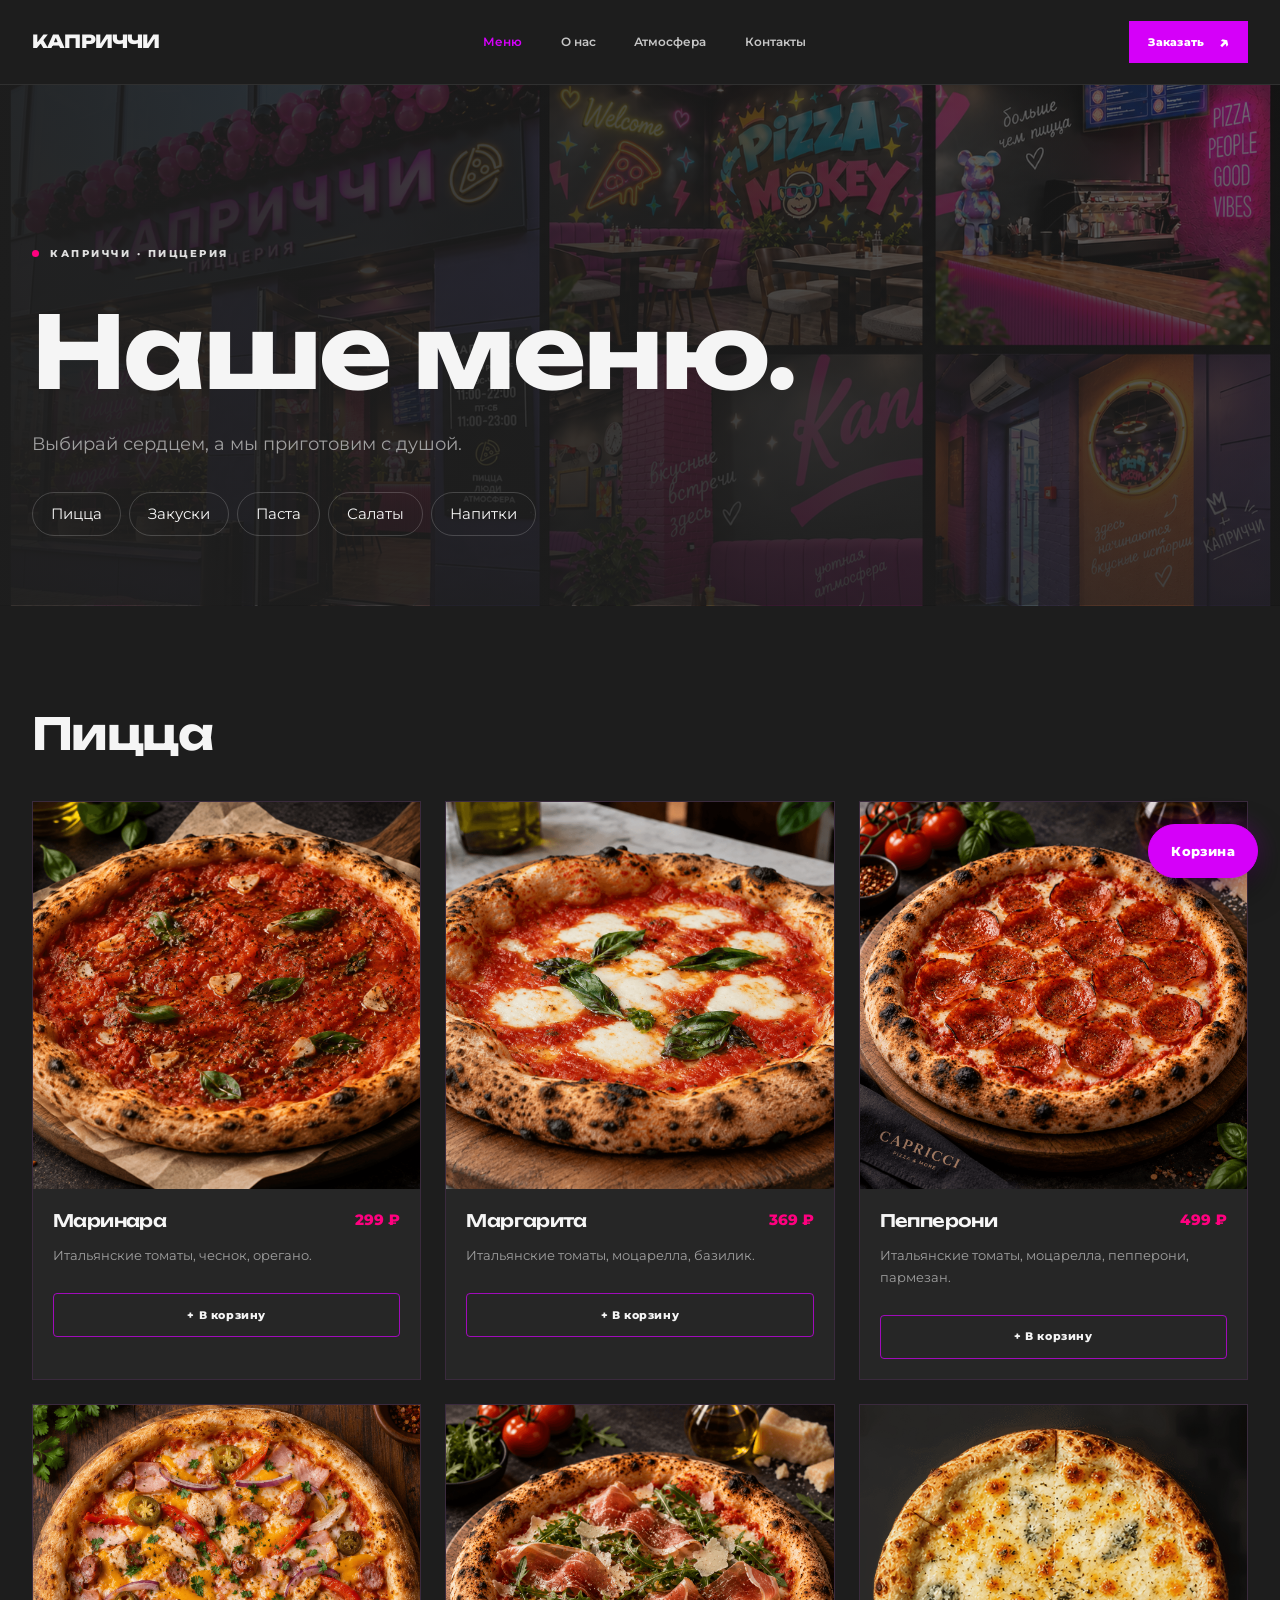
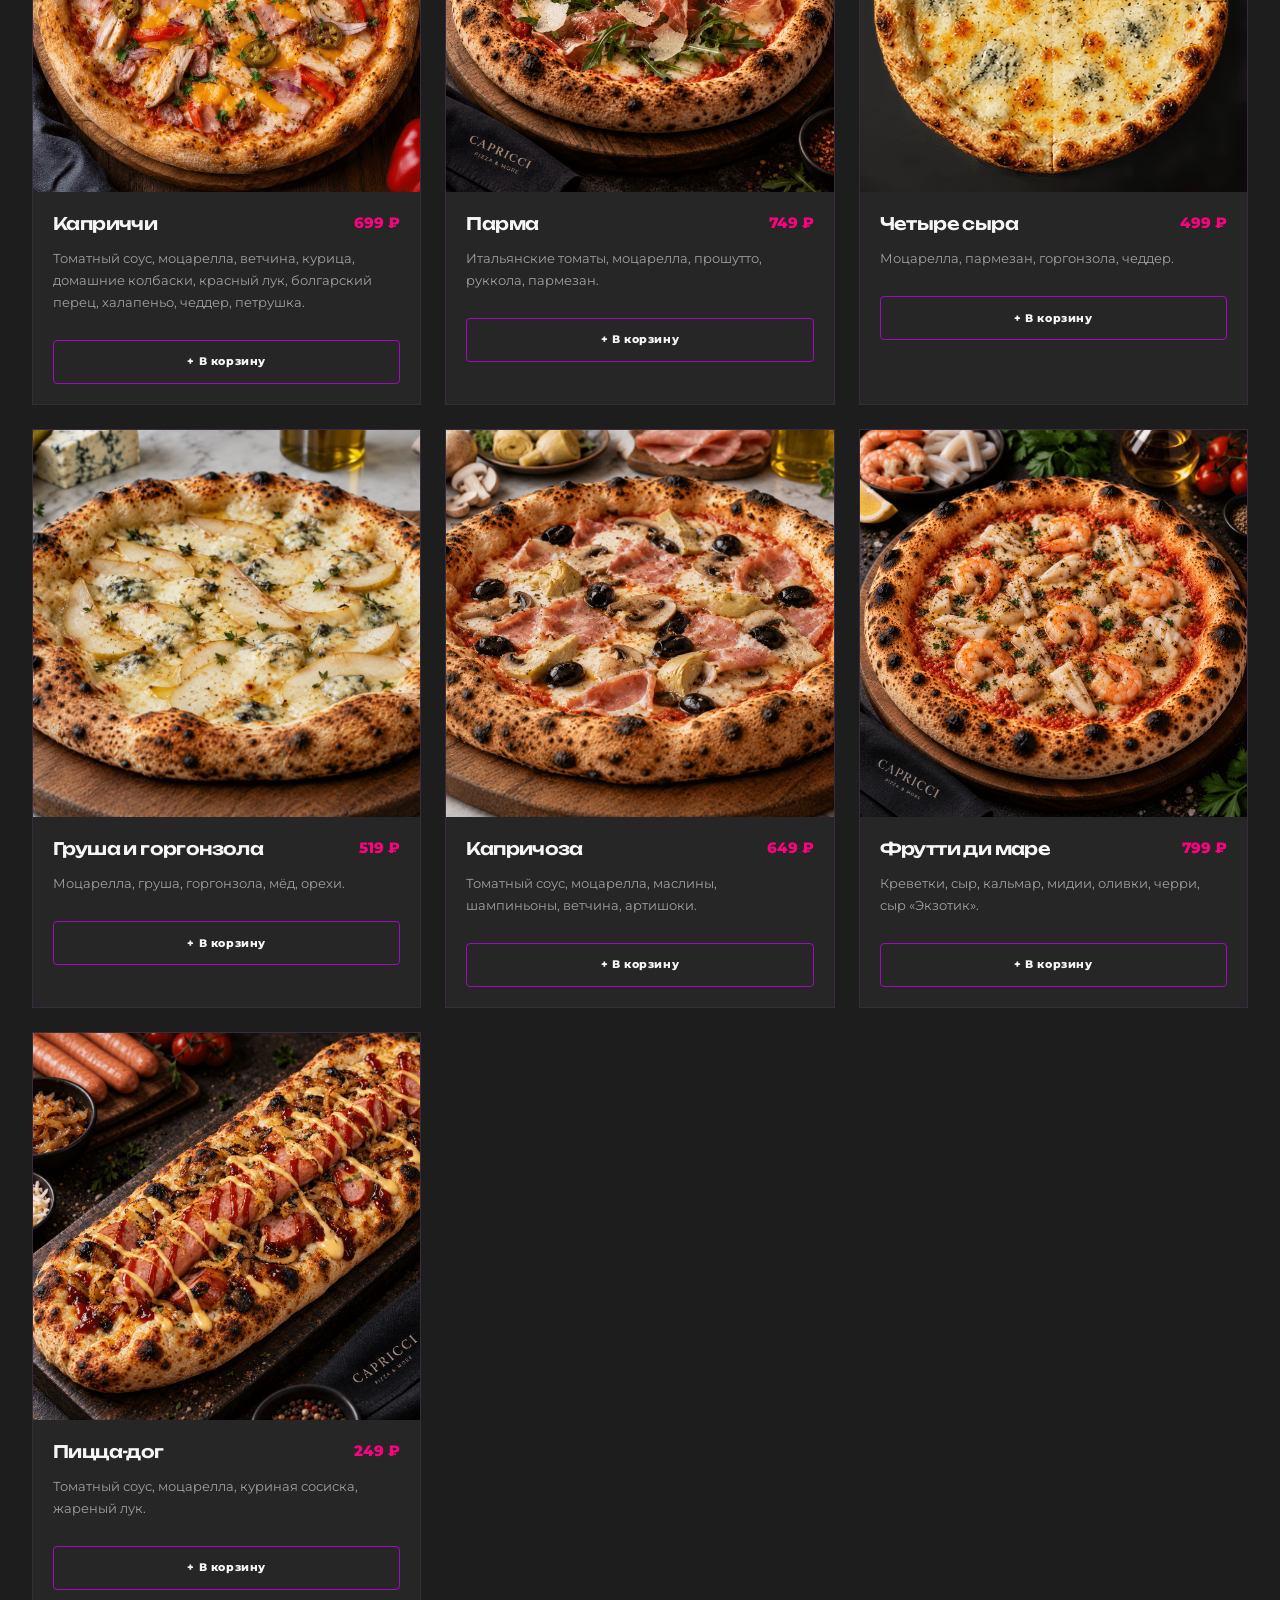
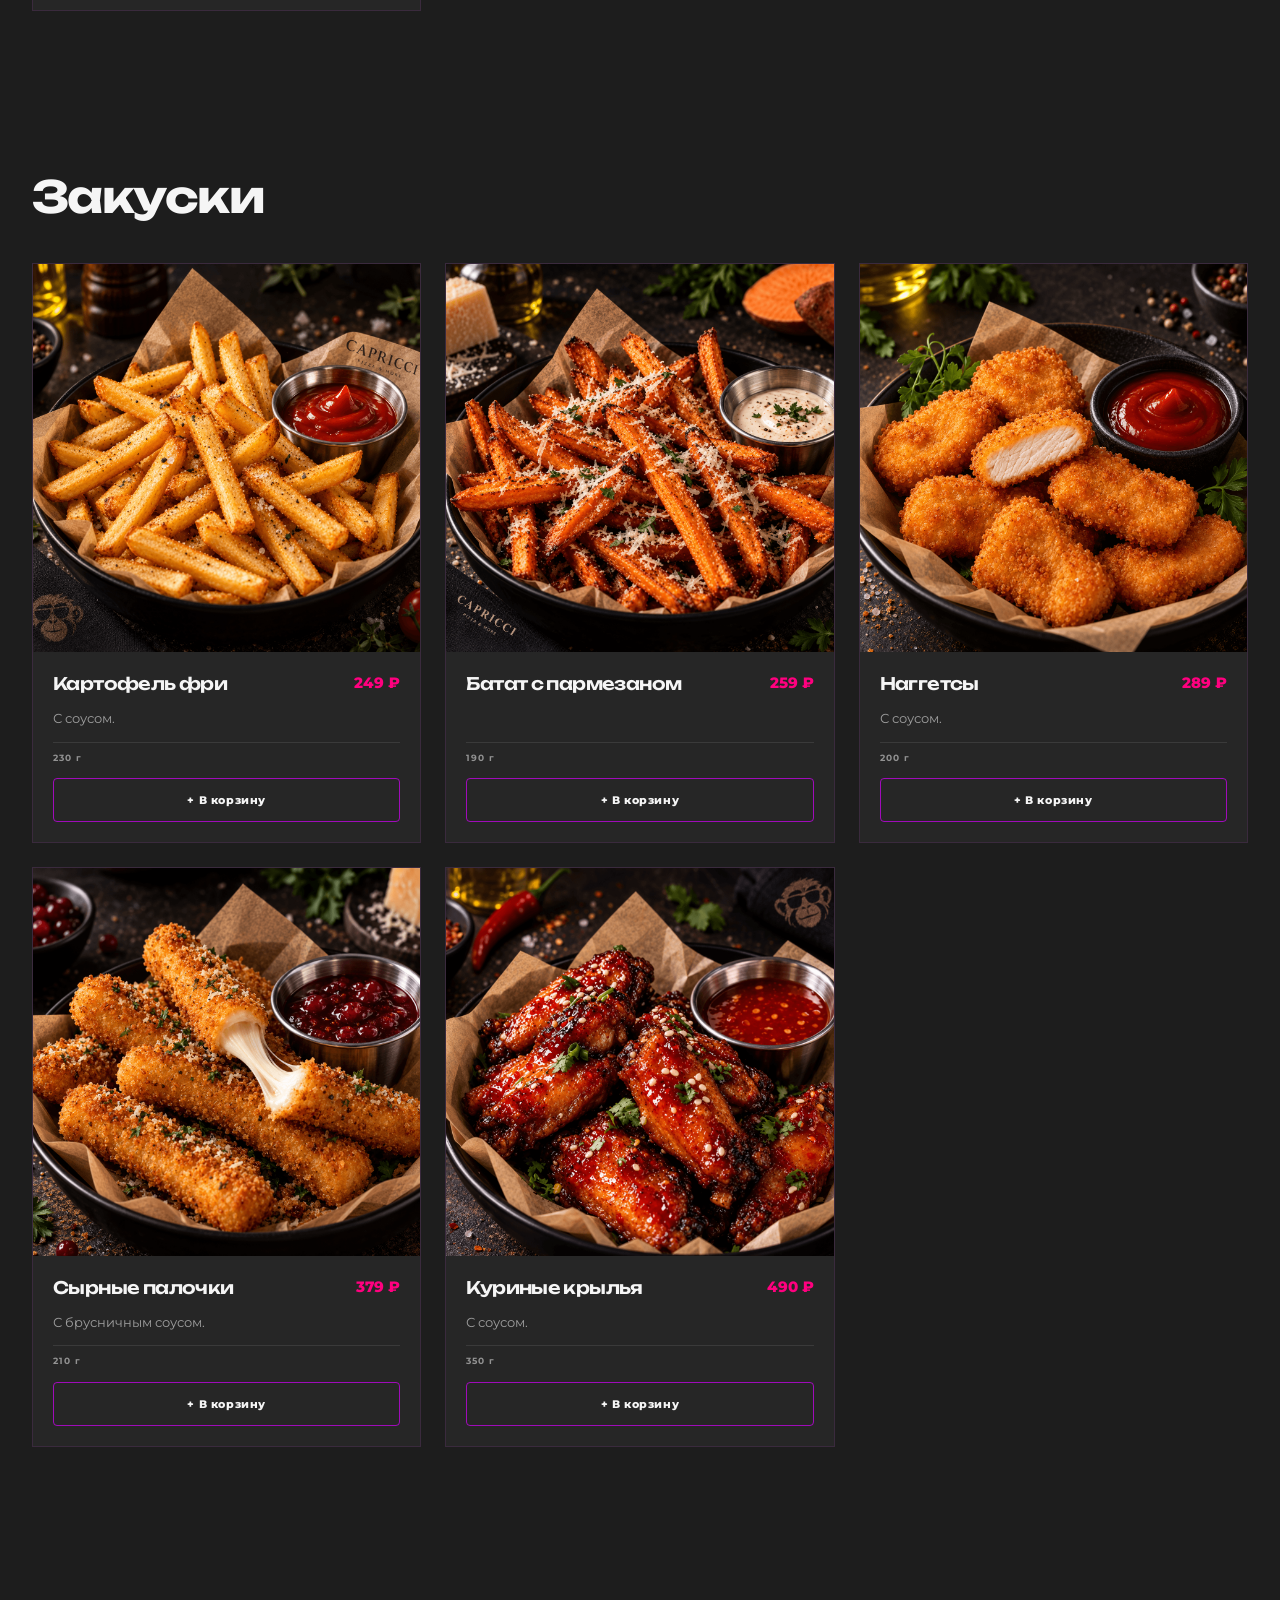
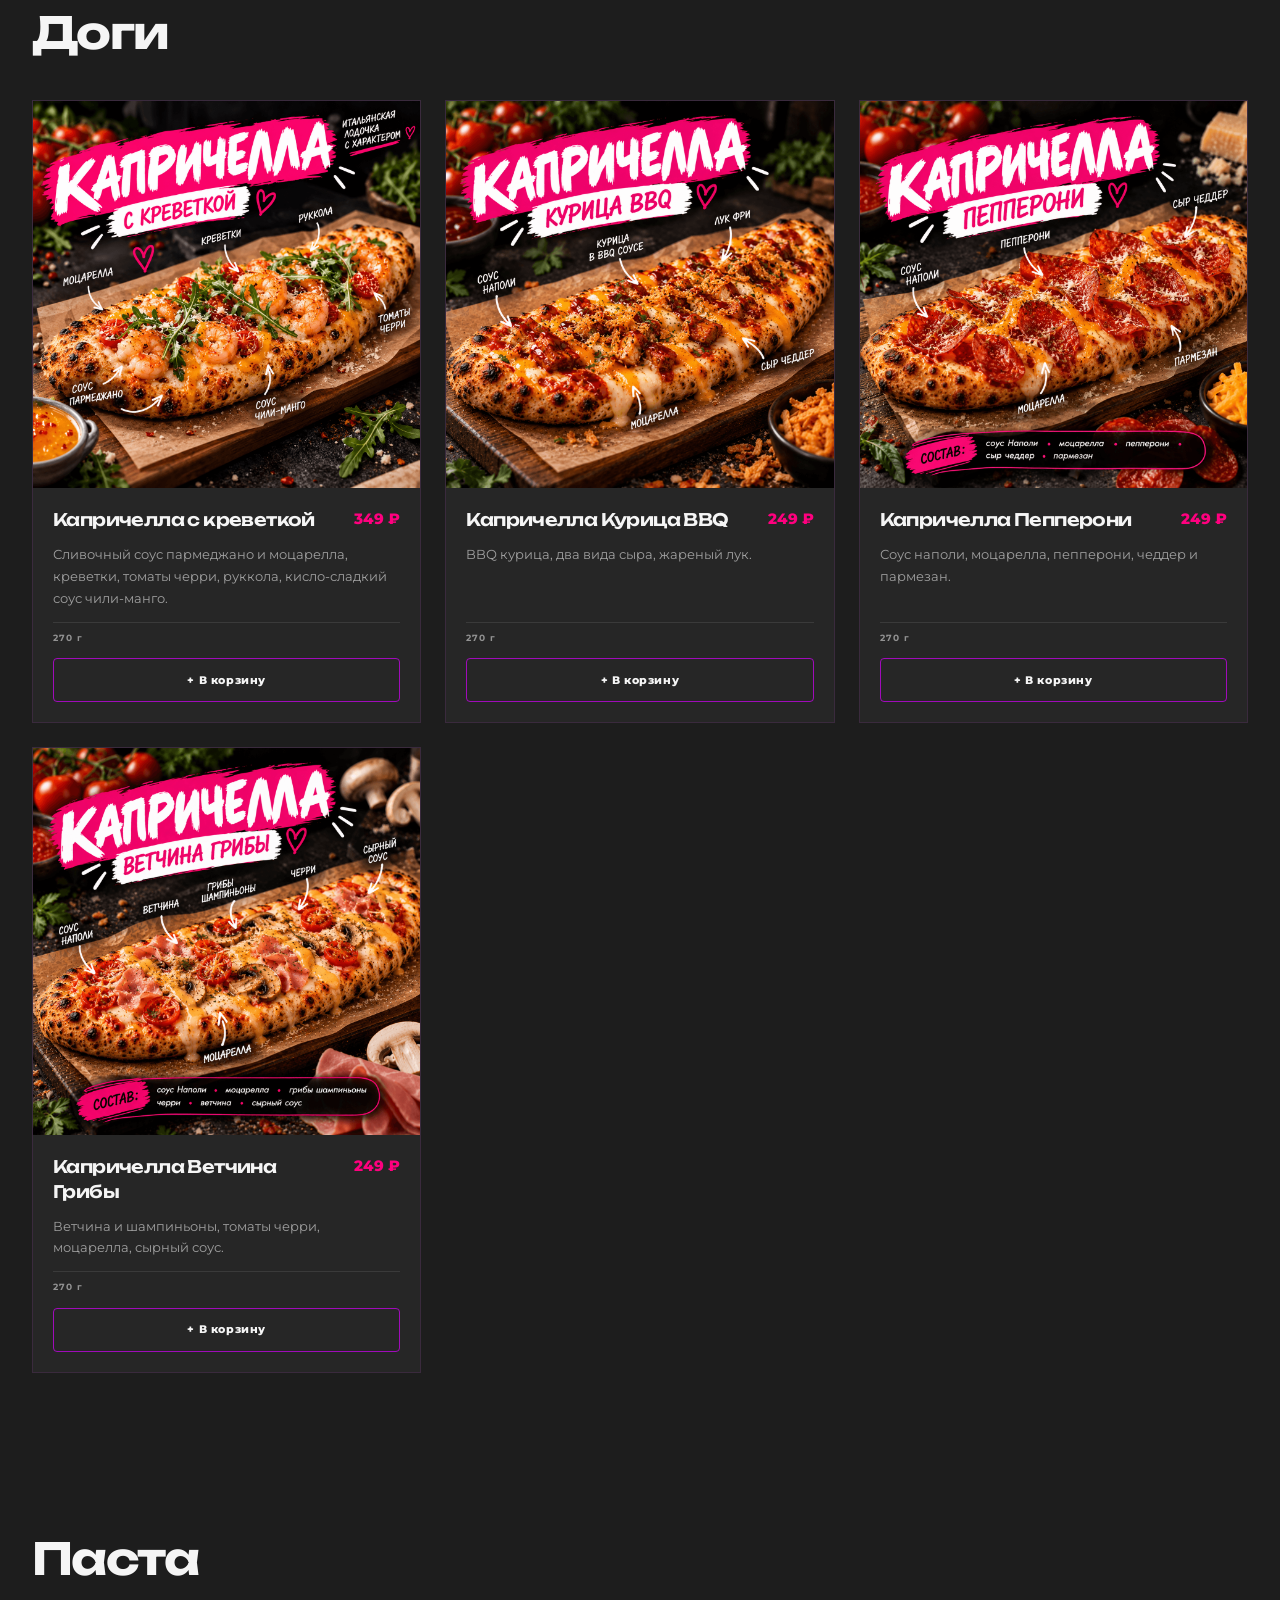
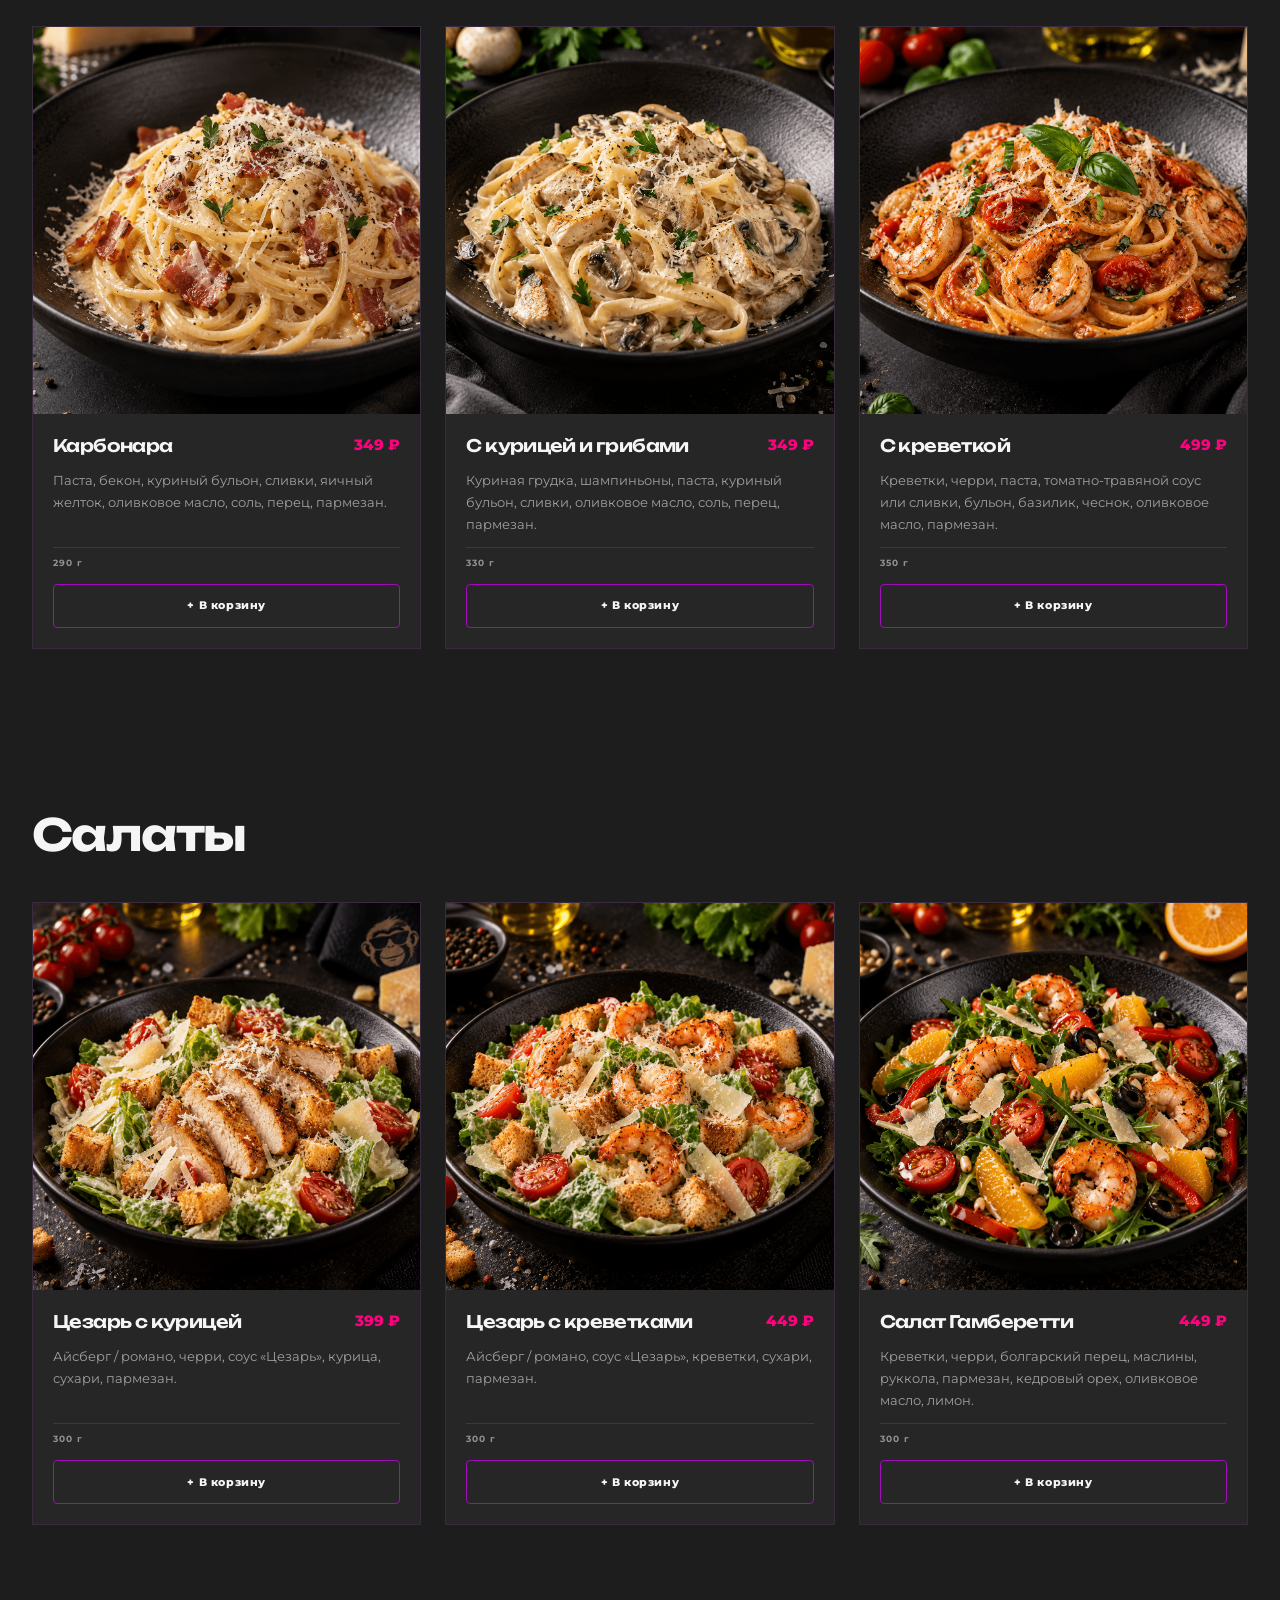
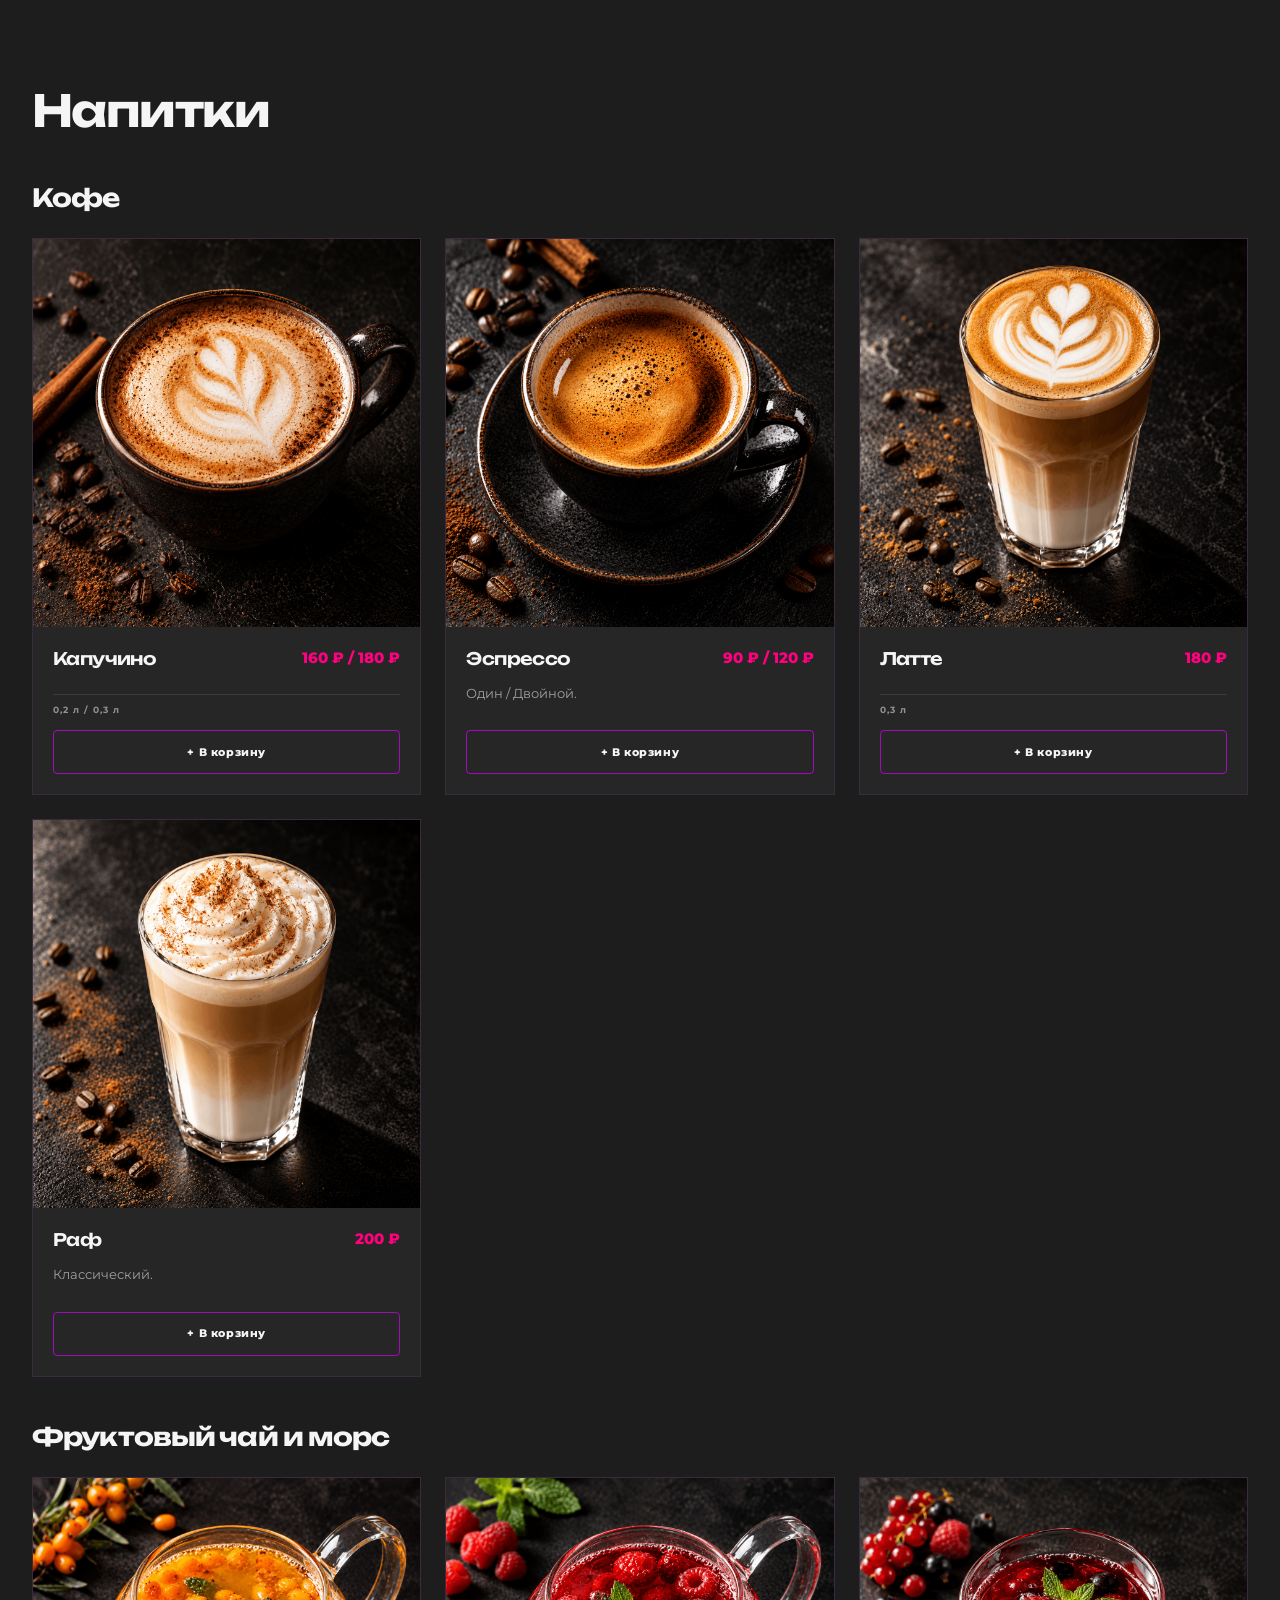
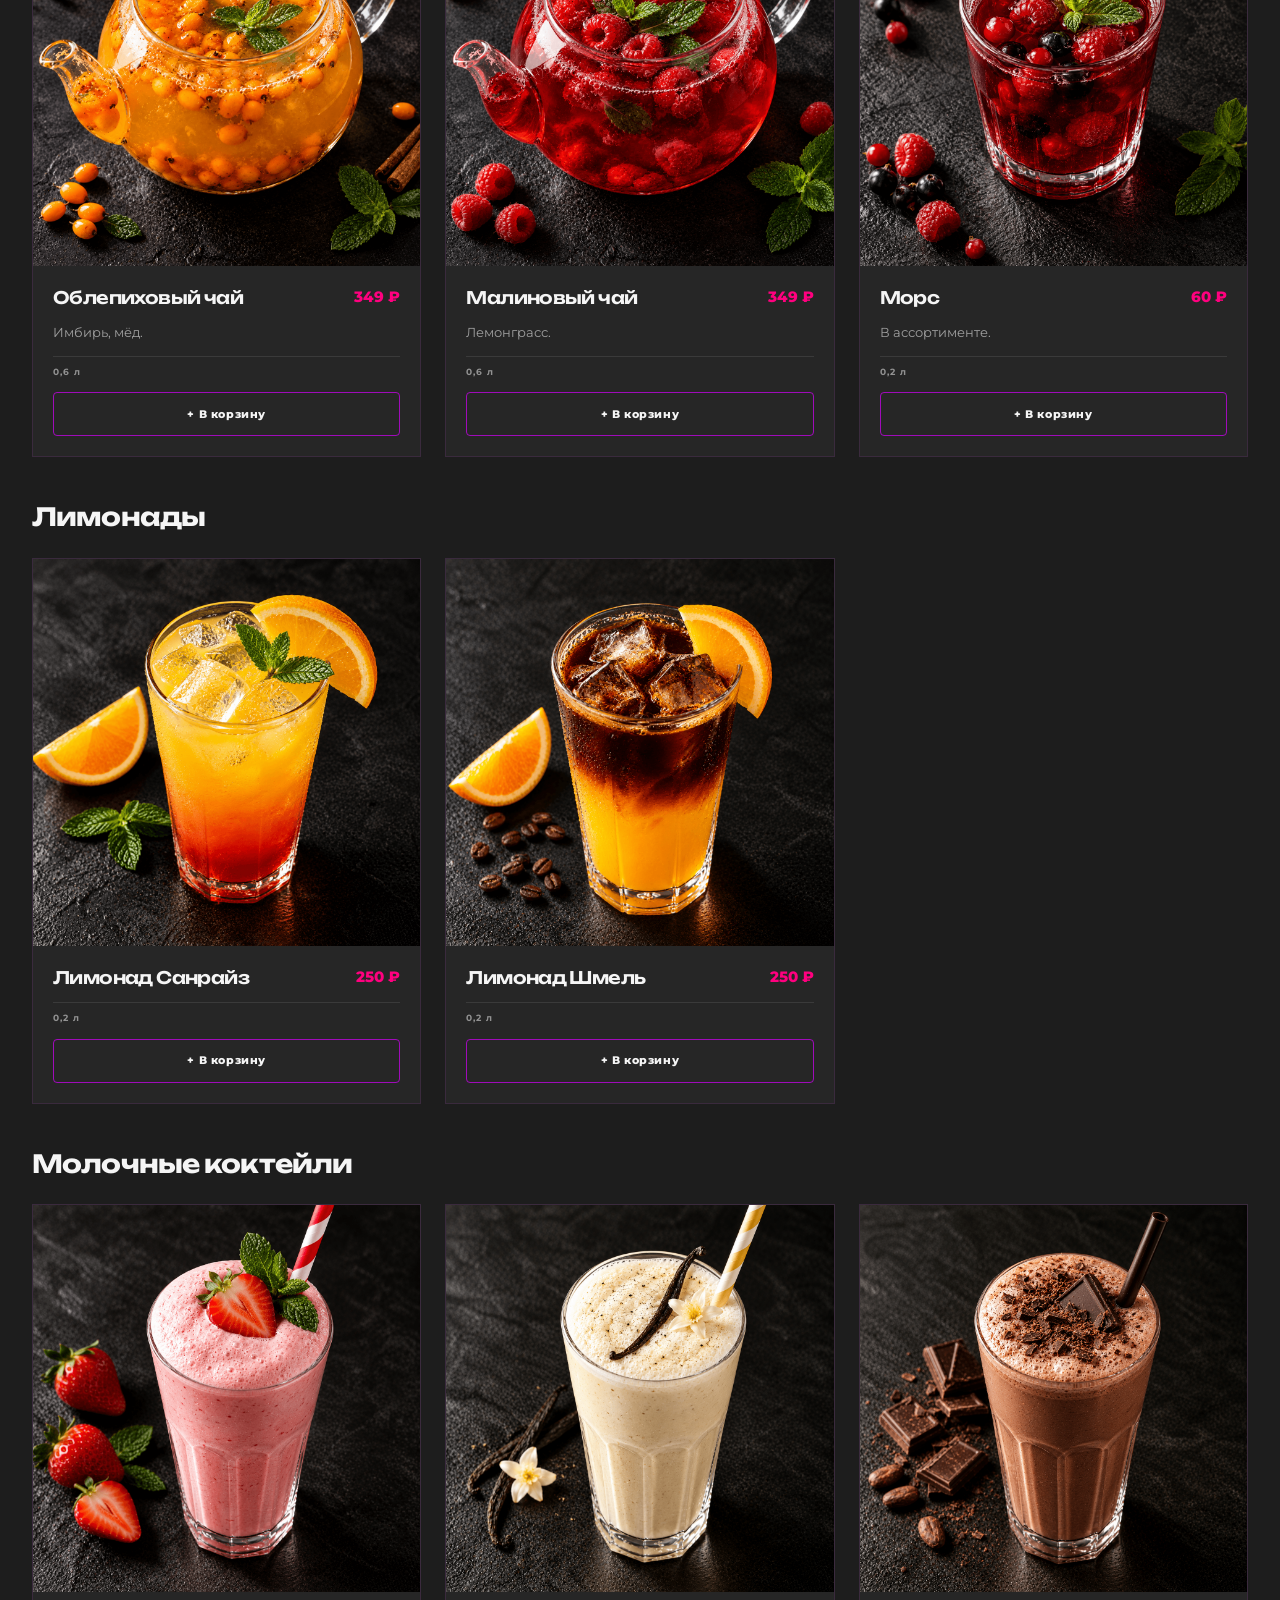
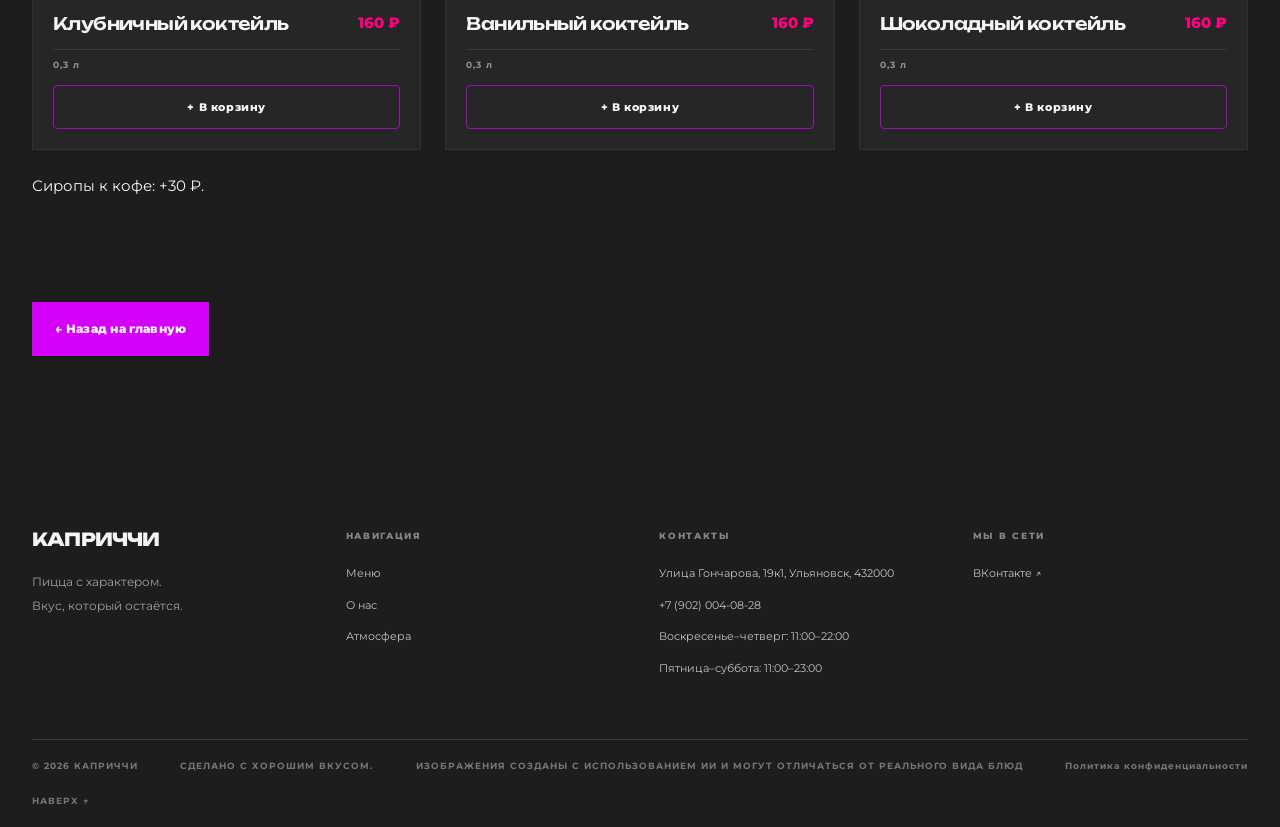
==== commit 316073e8: "Add files via upload" ====
--- a/menu.html
+++ b/menu.html
@@ -38,8 +38,7 @@
         <a href="index.html#contacts">Контакты</a>
       </nav>
 
-      <a class="button button-small header-order open-modal-btn"
-        href="#applicationModal">
+      <a class="button button-small header-order" href="menu.html">
         Заказать <span aria-hidden="true">↗</span>
       </a>
     </div>
@@ -68,6 +67,8 @@
       </div>
     </section>
 
+    
+
     <!-- Основное меню -->
     <section class="section menu-fix-section">
       <div class="container">
@@ -510,6 +511,7 @@
         <span>© <span id="current-year">2026</span> КАПРИЧЧИ</span>
         <span>СДЕЛАНО С ХОРОШИМ ВКУСОМ.</span>
         <span>ИЗОБРАЖЕНИЯ СОЗДАНЫ С ИСПОЛЬЗОВАНИЕМ ИИ И МОГУТ ОТЛИЧАТЬСЯ ОТ РЕАЛЬНОГО ВИДА БЛЮД</span>
+        <a href="privacy.html">Политика конфиденциальности</a>
         <a href="#top">НАВЕРХ ↑</a>
       </div>
     </div>
@@ -580,6 +582,7 @@
   </select>
 
   <button class="cart-modal__submit" id="cartSubmit" type="submit">Оформить заказ</button>
+  <p style="font-size: 12px; color: #888; margin-top: 10px;">Нажимая кнопку «Оформить заказ», вы соглашаетесь с <a href="privacy.html" target="_blank" style="color: #D500F9;">политикой конфиденциальности</a>.</p>
   <p class="cart-modal__message" id="cartFormMessage" role="status" aria-live="polite"></p>
 </form>
   </div>
--- a/style.css
+++ b/style.css
@@ -3500,4 +3500,256 @@
 .cart-form input.is-invalid,
 .cart-form select.is-invalid {
   border-color: var(--pink);
+}
+
+
+
+/* Фоновый коллаж для страницы меню */
+.menu-page-hero {
+  position: relative;
+  isolation: isolate;
+  overflow: hidden;
+
+  background-color: #1E1E1E;
+  background-image:
+    linear-gradient(
+      90deg,
+      rgba(30, 30, 30, 0.94) 0%,
+      rgba(30, 30, 30, 0.78) 45%,
+      rgba(30, 30, 30, 0.55) 100%
+    ),
+    linear-gradient(
+      0deg,
+      rgba(30, 30, 30, 0.65) 0%,
+      rgba(30, 30, 30, 0.15) 100%
+    ),
+    url("images/hero.jpg");
+
+  background-size: cover;
+  background-position: center;
+  background-repeat: no-repeat;
+}
+
+/* На телефонах усиливаем затемнение для читаемости */
+@media (max-width: 680px) {
+  .menu-page-hero {
+    background-image:
+      linear-gradient(
+        rgba(30, 30, 30, 0.76),
+        rgba(30, 30, 30, 0.88)
+      ),
+      url("images/hero.jpg");
+
+    background-size: cover;
+    background-position: center;
+  }
+}
+
+/* ==========================================================
+   ЭКРАН УСПЕХА ЗАКАЗА («Спасибо за заказ!») внутри cartModal
+   ========================================================== */
+
+/* Страховка: служебный класс скрытия. */
+.is-hidden {
+  display: none !important;
+}
+
+/* Сам экран успеха: по умолчанию скрыт, показывается,
+   когда у cartModal появляется класс has-success. */
+.cart-success {
+  display: none;
+  width: 100%;
+  flex-direction: column;
+  align-items: center;
+  justify-content: center;
+  gap: 14px;
+  padding: 10px 2px 6px;
+  text-align: center;
+  animation: cart-success-in 320ms ease both;
+}
+
+.cart-modal.has-success .cart-success {
+  display: flex;
+}
+
+/* Пока показан экран успеха — скрываем обычное содержимое корзины. */
+.cart-modal.has-success .cart-modal__title,
+.cart-modal.has-success .cart-items,
+.cart-modal.has-success .cart-empty,
+.cart-modal.has-success .cart-total,
+.cart-modal.has-success .cart-form,
+.cart-modal.has-success .cart-modal__close {
+  display: none !important;
+}
+
+/* Тёмный фон окна на время экрана успеха. */
+.cart-modal.has-success .cart-modal__dialog {
+  background:
+    radial-gradient(circle at 50% 0%, rgba(213, 0, 249, 0.16), transparent 55%),
+    #151515;
+}
+
+@keyframes cart-success-in {
+  from {
+    opacity: 0;
+    transform: translateY(12px) scale(0.97);
+  }
+  to {
+    opacity: 1;
+    transform: translateY(0) scale(1);
+  }
+}
+
+/* Иконка-галочка. */
+.cart-success__icon {
+  display: grid;
+  place-items: center;
+  width: 76px;
+  height: 76px;
+  border-radius: 50%;
+  background: rgba(213, 0, 249, 0.12);
+  border: 2px solid var(--purple);
+  color: var(--purple);
+  font-size: 36px;
+  font-weight: 800;
+  line-height: 1;
+  box-shadow: 0 0 34px rgba(213, 0, 249, 0.35);
+}
+
+.cart-success__title {
+  margin: 4px 0 0;
+  font-family: var(--font-display);
+  font-size: clamp(24px, 6.5vw, 32px);
+  font-weight: 700;
+  line-height: 1.2;
+  letter-spacing: -0.5px;
+  color: var(--white);
+}
+
+.cart-success__text {
+  max-width: 300px;
+  margin: 0;
+  color: var(--muted);
+  font-size: 13px;
+  line-height: 1.7;
+}
+
+/* Блок с номером заказа. */
+.cart-success__number-box {
+  display: flex;
+  flex-direction: column;
+  align-items: center;
+  gap: 6px;
+  width: 100%;
+  margin-top: 6px;
+  padding: 20px 16px;
+  background: rgba(213, 0, 249, 0.08);
+  border: 1px solid rgba(213, 0, 249, 0.55);
+  border-radius: 10px;
+  box-shadow: 0 0 26px rgba(213, 0, 249, 0.12);
+}
+
+.cart-success__label {
+  color: #bdbdbd;
+  font-size: 11px;
+  font-weight: 700;
+  letter-spacing: 1.6px;
+  text-transform: uppercase;
+}
+
+/* Крупный номер заказа. */
+.cart-success__order {
+  color: var(--purple);
+  font-family: var(--font-display);
+  font-size: clamp(28px, 9vw, 42px);
+  font-weight: 800;
+  line-height: 1.15;
+  letter-spacing: 1px;
+  overflow-wrap: anywhere;
+  text-shadow: 0 0 18px rgba(213, 0, 249, 0.45);
+}
+
+/* Кнопка «Скопировать номер». */
+.cart-success__copy {
+  min-height: 42px;
+  margin-top: 8px;
+  padding: 10px 20px;
+  background: var(--purple);
+  border: 1px solid var(--purple);
+  border-radius: 6px;
+  color: #fff;
+  font-size: 12px;
+  font-weight: 800;
+  letter-spacing: 0.4px;
+  cursor: pointer;
+  transition:
+    background var(--transition),
+    border-color var(--transition),
+    box-shadow var(--transition),
+    transform var(--transition);
+}
+
+.cart-success__copy:hover {
+  background: #b000cf;
+  box-shadow: 0 0 18px rgba(213, 0, 249, 0.4);
+  transform: translateY(-1px);
+}
+
+.cart-success__copy.is-copied {
+  background: #2f9e44;
+  border-color: #2f9e44;
+  box-shadow: 0 0 18px rgba(47, 158, 68, 0.4);
+}
+
+.cart-success__copy:focus-visible,
+.cart-success__back:focus-visible {
+  outline: 2px solid #fff;
+  outline-offset: 4px;
+}
+
+/* Кнопка «Вернуться в меню». */
+.cart-success__back {
+  width: 100%;
+  max-width: 320px;
+  min-height: 50px;
+  margin-top: 10px;
+  padding: 12px 20px;
+  background: transparent;
+  border: 1px solid rgba(255, 255, 255, 0.28);
+  border-radius: 6px;
+  color: var(--white);
+  font-size: 12px;
+  font-weight: 800;
+  letter-spacing: 0.4px;
+  cursor: pointer;
+  transition:
+    background var(--transition),
+    border-color var(--transition);
+}
+
+.cart-success__back:hover {
+  background: rgba(213, 0, 249, 0.12);
+  border-color: var(--purple);
+}
+
+@media (max-width: 480px) {
+  .cart-success {
+    padding-top: 18px;
+  }
+
+  .cart-success__icon {
+    width: 64px;
+    height: 64px;
+    font-size: 30px;
+  }
+
+  .cart-success__number-box {
+    padding: 16px 12px;
+  }
+}
+
+@media (prefers-reduced-motion: reduce) {
+  .cart-success {
+    animation: none;
+  }
 }
